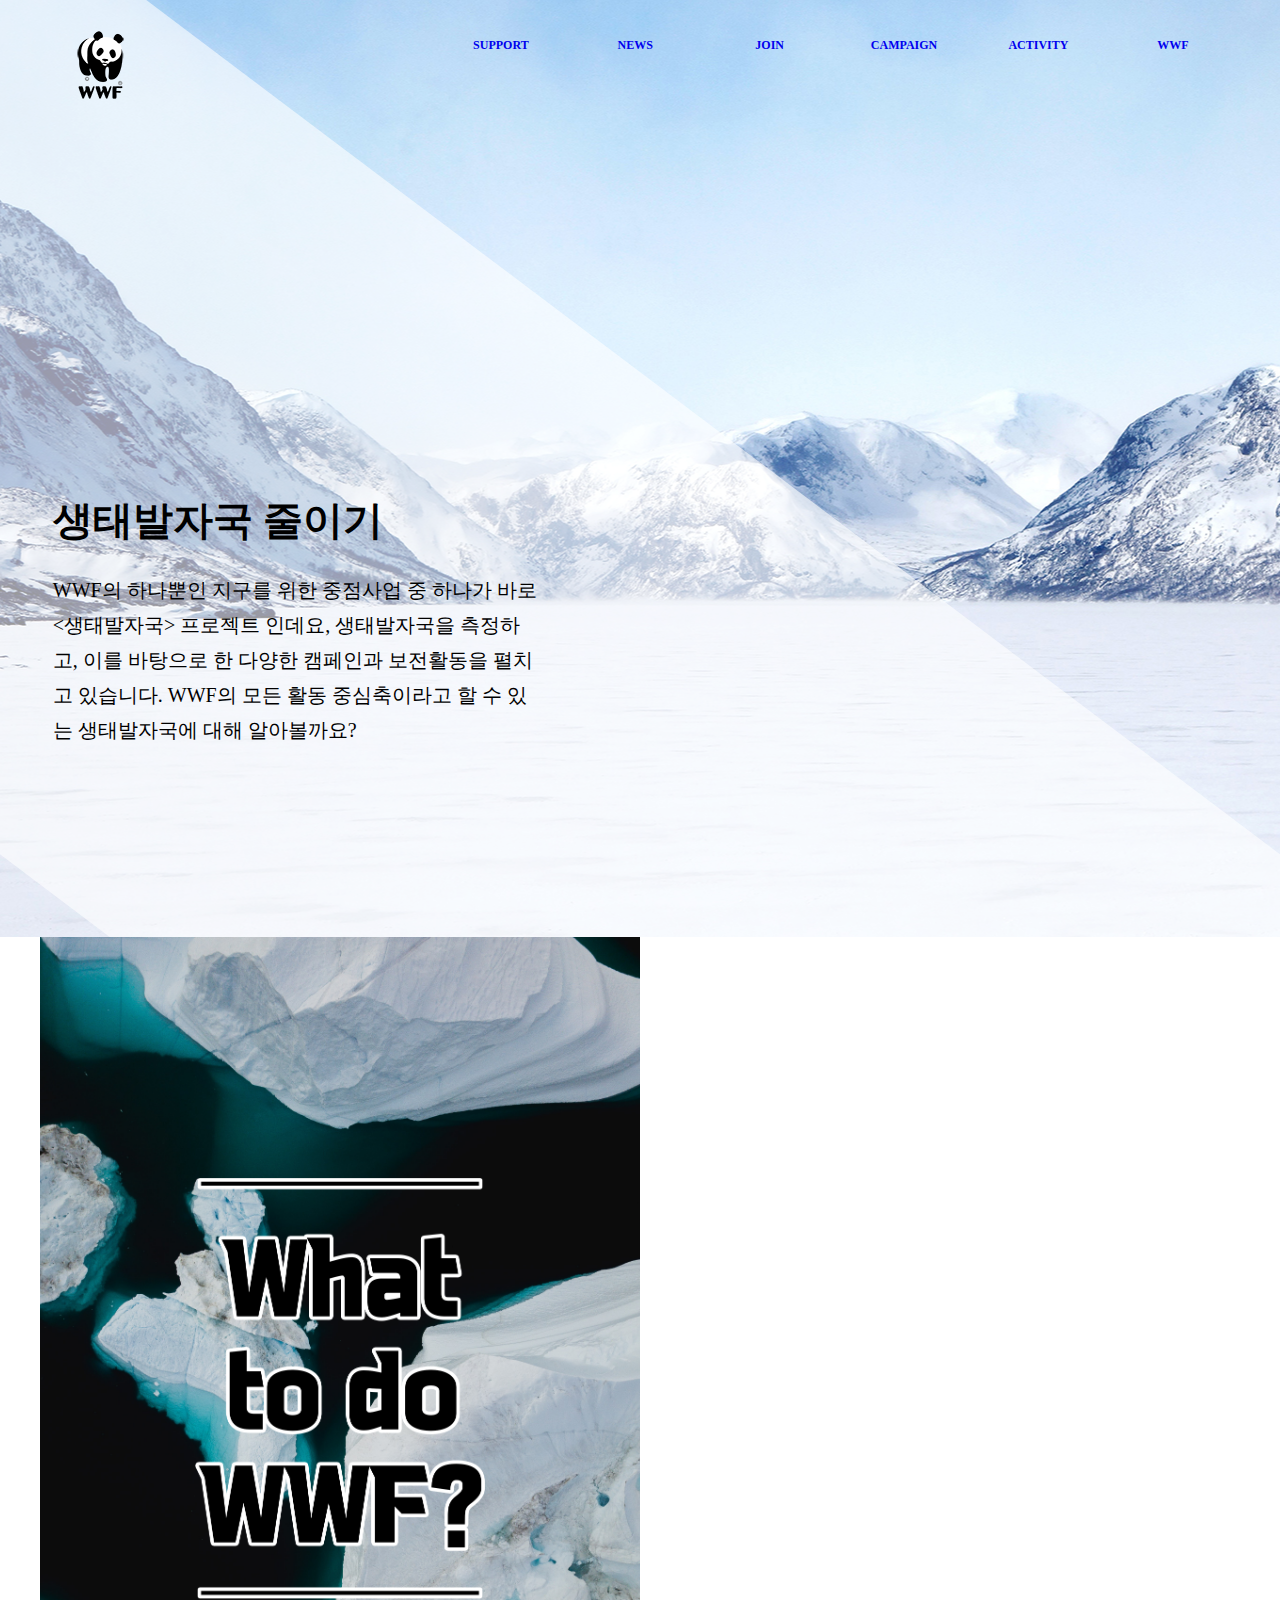
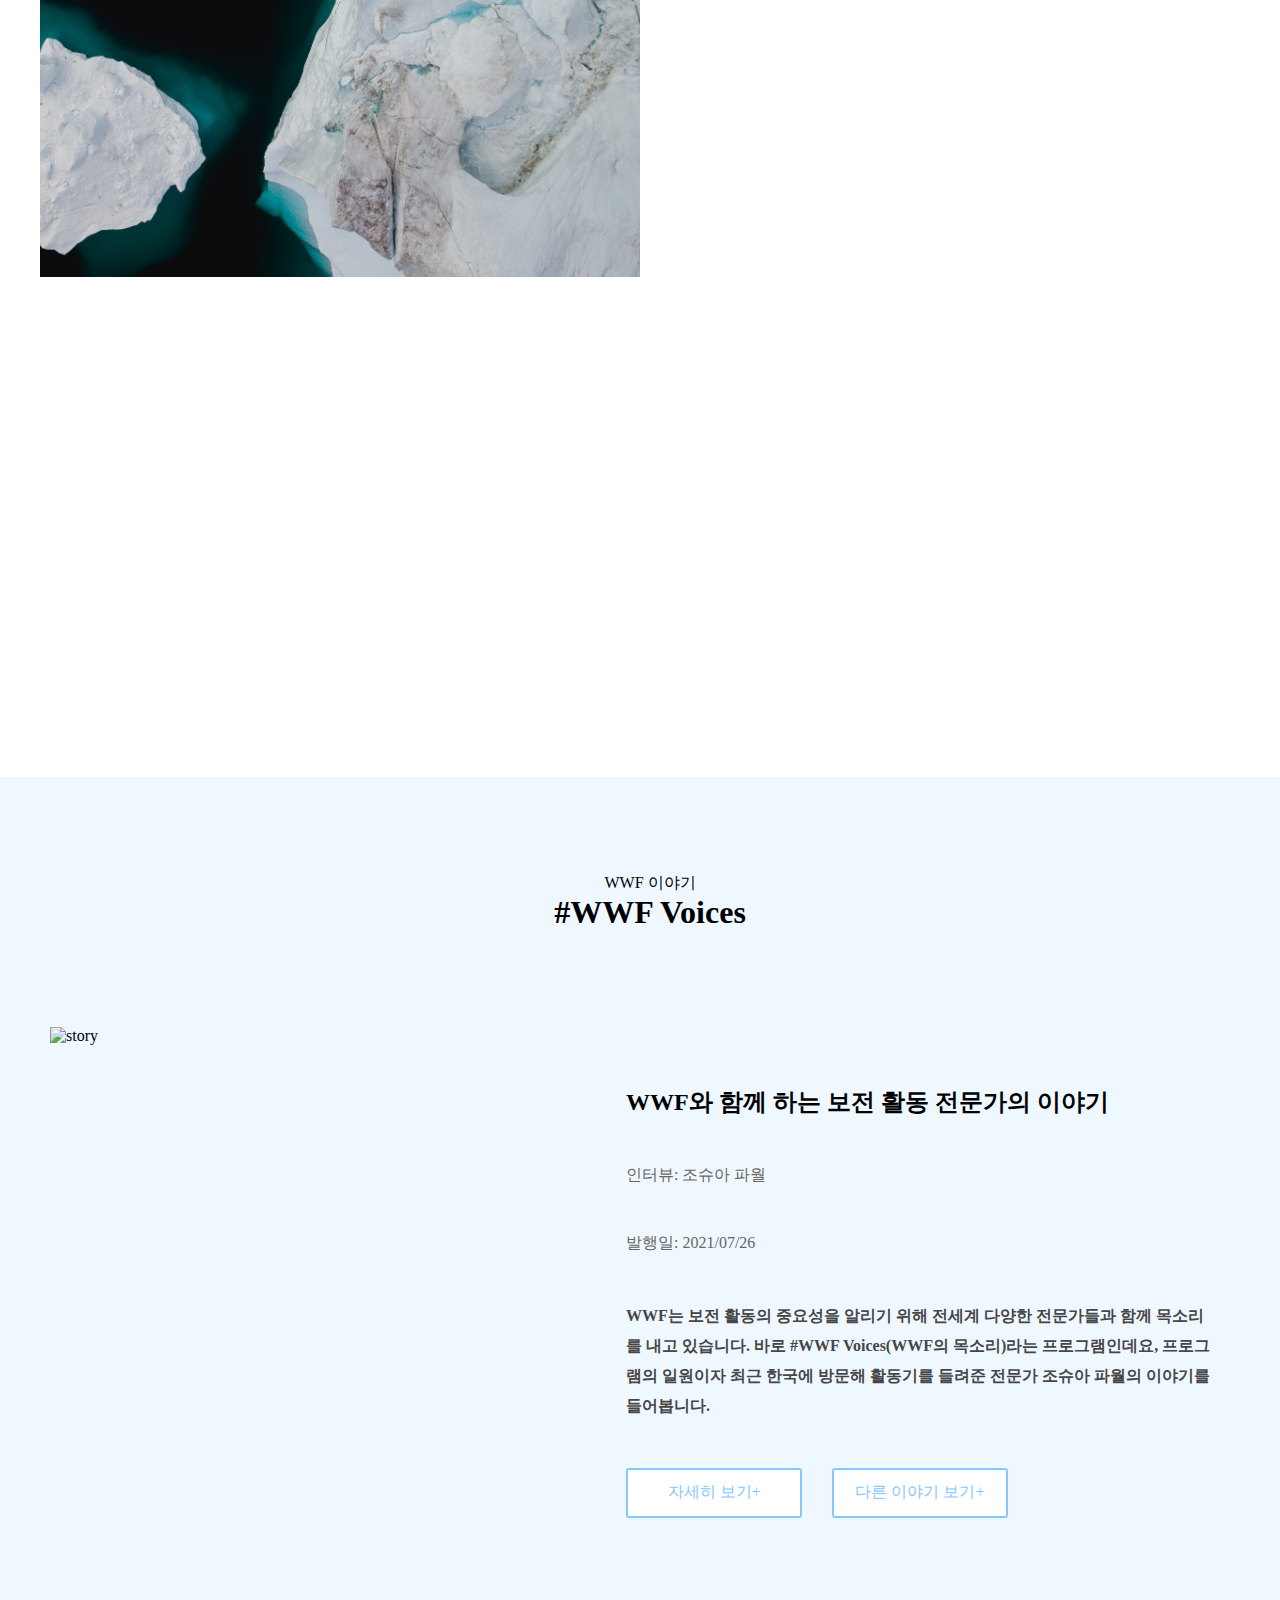
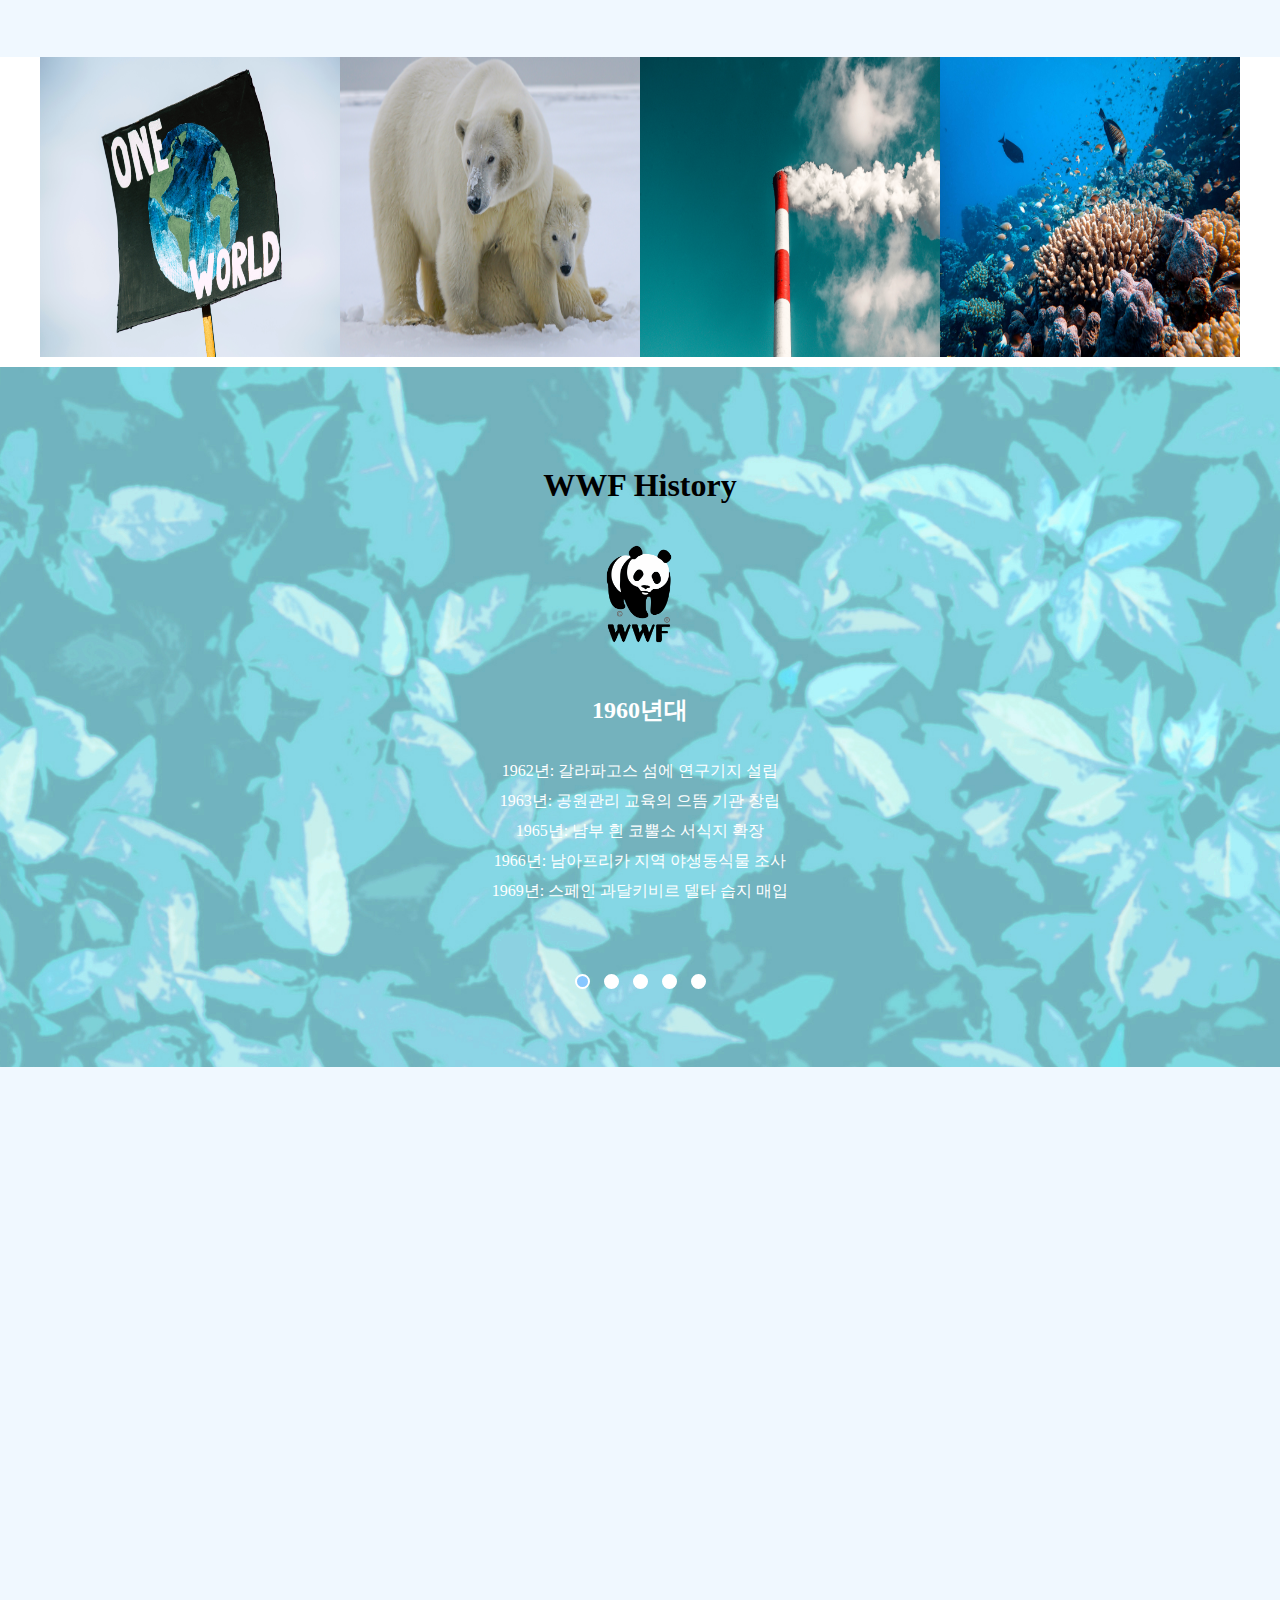
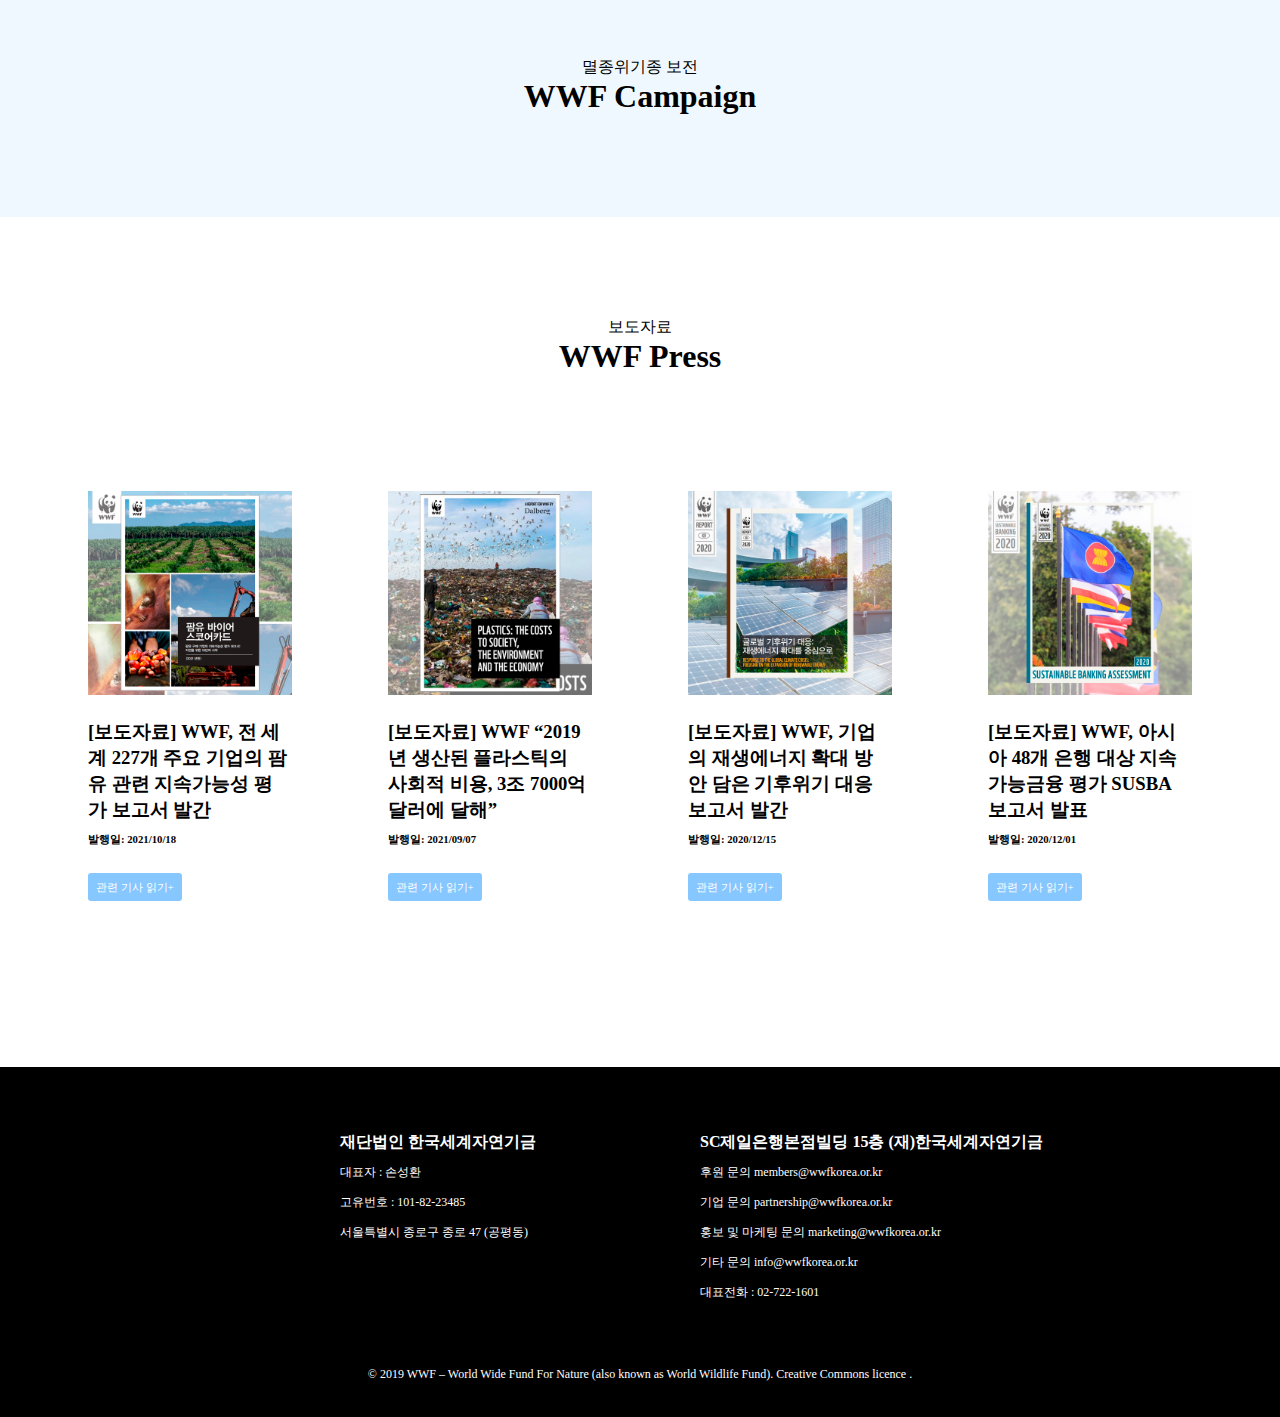
==== index.html @ 5e76e49c "revise" ====
<!DOCTYPE html>
<html lang="ko">
<head>
  <meta charset="UTF-8">
  <meta http-equiv="X-UA-Compatible" content="IE=edge">
  <meta name="viewport" content="width=device-width, initial-scale=1.0">
  <title>세계자연기금 홈페이지 | WWF Korea</title>

  <link href="img/favicon.png" rel="shortcut icon" type="image/x-icon">
  <link rel="stylesheet" href="css/main.css">
  <link rel="stylesheet" href="css/font.css">


  <script src="https://ajax.googleapis.com/ajax/libs/jquery/3.6.0/jquery.min.js"></script>
  <script src="JS/main.js"> </script>

</head>
<body>

<div id="top">
  <header>
    <div class="container">
      <nav>
        <a href="index.html"><img src="img/logo_small.png" alt="logo" id="logo"></a>
        <ul class="menu">
          <li><a href="#">WWF</a>
            <ul class="sub">
              <li><a href="#">WWF-Korea</a></li>
              <li><a href="#">함께하는 사람들</a></li>
              <li><a href="#">연례 보고서</a></li>
              <li><a href="#">채용</a></li>
            </ul>
          </li>
          <li><a href="#">ACTIVITY</a>
            <ul class="sub">
              <li><a href="#">글로벌 활동</a></li>
              <li><a href="#">국내 활동</a></li>
            </ul>
          </li>
          <li><a href="#">CAMPAIGN</a>
            <ul class="sub">
              <li><a href="#">Earth Hour</a></li>
              <li><a href="#">Our Planet</a></li>
            </ul>
          </li>
          <li><a href="#">JOIN</a>
            <ul class="sub">
              <li><a href="#">행사 참여</a></li>
              <li><a href="#">일상 참여</a></li>
            </ul>
          </li>
          <li><a href="#">NEWS</a>
            <ul class="sub">
              <li><a href="#">WWF 레포트</a></li>
              <li><a href="#">WWF 언론</a></li>
              <li><a href="#">WWF 이야기</a></li>
              <li><a href="#">WWF 뉴스</a></li>
              <li><a href="#">판다 메일</a></li>
            </ul>
          </li>
          <li><a href="#">SUPPORT</a>
            <ul class="sub">
              <li><a href="#">후원 안내</a></li>
              <li><a href="#">정기 후원</a></li>
              <li><a href="#">일시 후원</a></li>
              <li><a href="#">기업 후원</a></li>
              <li><a href="#">자주 묻는 질문</a></li>
            </ul>
          </li>
        </ul>
      </nav>
    </div>
  </header>

  <!-- <div id="main">
    
    <div class="container">
      <div class="slideup_Text1">
        <h1>생태발자국 줄이기</h1>
        <p>WWF의 하나뿐인 지구를 위한 중점사업 중 하나가 바로 &lt;생태발자국&gt; 프로젝트 인데요, 생태발자국을 측정하고, 이를 바탕으로 한 다양한 캠페인과 보전활동을 펼치고 있습니다. WWF의 모든 활동 중심축이라고 할 수 있는 생태발자국에 대해 알아볼까요?</p>
      </div>
      <div class="slideup_Text2">
        <h1>생태발자국이란?</h1>
        <p>생태발자국(Footprint) 은 자연자원과 서비스에 대한 인류의 수요를 추산한 것으로, 자연자원과 서비스의 공급을 추산한 생태용량과 함께, 우리 인류가 지속가능한지에 대해 알 수 있는 중요한 지표입니다.</p>
      </div>
      <div class="slideup_Text3">
        <h1>생태용량 초과란?</h1>
        <p>생태용량 초과는 나무가 성장하기 전에 너무 어린 상태에서 벌목을 하고, 바다가 다시 채워지는 속도에 비해 지나치게 많은 양의 어획을 하고, 숲과 바다가 흡수할 수 있는 양보다 더 많은 양의 이산화탄소를 배출하기 때문에 발생합니다.</p>
      </div>
      <div class="slideup_Text4">
        <h1>하나뿐인 지구의 생활방식(One Planet Living) 채택</h1>
        <p>자원의 한계 내에서도 활기차고 풍요로운 미래를 창조하는 일은 얼마든지 가능합니다. 각자 개인은 소비자로서 더 나은 생활방식을 선택하고, 기업은 생산자로서 지속가능성을 고려함으로써 단 하나뿐인 지구의 자연자원 내에서 번영하는 사회로 만들어나갈 수 있습니다</p>
      </div>
      <div class="slideup_Text5">
        <h1>Together Possible</h1>
        <p>인류와 자연이 함께 번영하는 미래를 만들어나가는 데는 정부, 기업, 학계, 시민 모두의 협심과 노력이 필요합니다. 여러분과 함께라면 가능합니다. #TogetherPossible</p>
      </div> 
    </div>
  </div> -->
  <div id="slidewrap">
    <ul class="slide">
      <li style="background-image: url('img/pic_main01Crop.jpg');" alt="main01">
        <div id="slideup"></div>
        <div class="container">
          <div class="slideup_Text1">
            <h1>생태발자국 줄이기</h1>
            <p>WWF의 하나뿐인 지구를 위한 중점사업 중 하나가 바로 &lt;생태발자국&gt; 프로젝트 인데요, 생태발자국을 측정하고, 이를 바탕으로 한 다양한 캠페인과 보전활동을 펼치고 있습니다. WWF의
              모든 활동 중심축이라고 할 수 있는 생태발자국에 대해 알아볼까요?</p>
          </div>
        </div>
      </li>
      <li style="background-image: url('img/pic_main02Crop.jpg');" alt="main02"></li>
      <li style="background-image: url('img/pic_main03Crop.jpg');" alt="main03"></li>
      <li style="background-image: url('img/pic_main04Crop.jpg');" alt="main04"></li>
      <li style="background-image: url('img/pic_main05Crop.jpg');" alt="main05"></li>
    </ul>
  </div>
  <div id="slidewrapWhite">
  </div>
</div>


<div id="contents">
  <div class="container">
    <div class="contents_left"></div>
    <div class="contents_right">
      <div class="contents_work">
        <div class="workbox1">
          <div class="work_icon">
            <img src="img/icon_activity.png" alt="activity">
          </div>
          <div class="work_text">
            <h3>세계자연기금의 활동소개</h3>
            <p>세계자연기금은 우리가 사는 지구의 자연자본을 보전하고, 더 나은 생산 방식과 소비 문화를 촉진함과 동시에 지속가능성을 도모하는 방향으로의 금융흐름 전환과 공정한 자원 관리체계를 통해 인류와 자연이 조화롭게 공존하는 미래를 만들고자 합니다.</p>
          </div>
        </div>
        <div class="workbox2">
          <div class="work_icon">
            <img src="img/icon_maintenance.png" alt="maintenance">
          </div>
          <div class="work_text">
            <h3>보전 활동</h3>
            <p>세계자연기금은 우리를 둘러싼 지구 생태계와 생물종 보전을 위해 전 지구적 관점에서 기후변화, 해양, 식량 및 농업, 숲, 물, 시장의 변화와 같은 분야에서 전략적인 보전 활동을 진행하고 있습니다</p>
          </div>
        </div>
        <div class="workbox3">
          <div class="work_icon">
            <img src="img/icon_goal.png" alt="goal">
          </div>
          <div class="work_text">
            <h3>목표 실현을 위한 노력</h3>
            <p>세계자연기금은 자연보전 사업, 고위급 정책, 환경 운동을 결합한 혁신적인 협력을 실시하고, 기업 및 산업계의 지속가능한 성장을 강화하기 위한 활동을 전개하고 있습니다.</p>
          </div>
        </div>
        <div class="workbox4">
          <div class="work_icon">
            <img src="img/icon_global.png" alt="global">
          </div>
          <div class="work_text">
            <h3>글로벌 이니셔티브</h3>
            <p>전 세계에 보전 노력이 필요한 지역과 생물종은 매우 많습니다. 한정된 자원과 재원, 시간을 어디에 어떻게 투자해야 할까요? 세계자연기금은 13가지 글로벌 이니셔티브에 보전 노력을 집중하고 있습니다.</p>
          </div>
        </div>
        <div class="workbox5">
          <div class="work_icon">
            <img src="img/icon_natural.png" alt="natural">
          </div>
          <div class="work_text">
            <h3>주요 보전 생물종</h3>
            <p>멸종 위기에 처한 생물종 중 서식지 보전만으로 그 생존 여부가 불확실한 생물종에 대해서는 추가적인 보전 노력이 필요합니다. 세계자연기금은 생태계나 인류에 있어 특히 중요한 종을 선정하여 보전 노력을 기울이고 있습니다.</p>
          </div>
        </div>
        <div class="workbox6">
          <div class="work_icon">
            <img src="img/icon_region.png" alt="region">
          </div>
          <div class="work_text">
            <h3>주요 보전 지역</h3>
            <p>인류의 생태발자국을 줄이기 위해 새로운 방식의 곡물 재배, 어장, 산림, 습지 관리, 에너지 생산, 폐기물 처리 방안을 연구하고 있습니다. 아울러 시장의 변화를 유도하는 여러 방안을 모색하고 있습니다.</p>
          </div>
        </div>
      </div>
    </div>
  </div>
</div>

<div id="middle">
  <div class="container">
    <div class="middle_left">
      <div class="middle_textbox">
        <h1>#togetherpossible</h1>
        <p>자연이 보여주는 진실은 간단합니다. <br>
          우리는 함께할 때 더 강해진다는 것. <br><br>
          WWF가 꿈꾸는 인류와 자연이 공존하는 미래는 <br>
          우리 모두가 각자의 자리에서 자신이 할 수 있는 일을 할 때 가능한 일이죠. <br><br>
          오직 우리 모두가 힘을 합칠 때 만들 수 있는 세상입니다.</p>
    </div>
    <div id="counts">
      <div class="countBox1">
        <h3 class="number">784,016</h3>
        <p class="numberP">MEMBERS</p>
      </div>
      <div class="countBox2">
        <h3 class="number">130,000</h3>
        <p class="numberP">ACTIVITY</p>
      </div>
      <div class="countBox3">
        <h3 class="number">884,042</h3>
        <p class="numberP">DONATION</p>
      </div>
      <div class="countBox4">
      <h3 class="number">1300</h3>
      <p class="numberP">BRANCHES</p>
    </div>
    </div>
  </div>
    <div class="middle_right">
      <iframe width="600" height="500" src="https://www.youtube.com/embed/z1k5WUpglAY" title="YouTube video player" frameborder="0" allow="accelerometer; autoplay; clipboard-write; encrypted-media; gyroscope; picture-in-picture" allowfullscreen></iframe>
    </div>
  </div>
</div>

<div id="wwfStory">
  <div class="wwfStorybox">
    <div class="container">
      <div class="wwfStorybox_index">
        <div class="wwfStorybox_text">
          <p>WWF 이야기</p>
          <h1>#WWF Voices</h1>
        </div>
      </div>
      <div class="wwfStorybox_left">
        <img src="img/pic_story.jpg" alt="story">
      </div>
      <div class="wwfStorybox_right">
        <div class="wwfStorybox_rightText">
          <h2>WWF와 함께 하는 보전 활동 전문가의 이야기</h2>
          <p><span>인터뷰:</span> 조슈아 파월</p>
          <p><span>발행일:</span> 2021/07/26</p>
          <h4>
            WWF는 보전 활동의 중요성을 알리기 위해 전세계 다양한 전문가들과 함께 목소리를 내고 있습니다. 바로 #WWF Voices(WWF의 목소리)라는 프로그램인데요, 프로그램의 일원이자 최근 한국에
            방문해 활동기를 들려준 전문가 조슈아 파월의 이야기를 들어봅니다.
          </h4>
          <div id="detail">
            <div class="more">
              <span>자세히 보기+</span>
            </div>
            <div class="another">
              <span>다른 이야기 보기+</span>
            </div>
          </div>
        </div>
      </div>
    </div>
  </div>
</div>


<div id="movies">
  <div class="container">
    <div class="movies_pic">
      <div class="movie">
        <img src="img/pic_movies.jpg" alt="movies1" width="300" height="300">
        <div class="icon_video">
          <img src="img/icon_video.png" alt="icon_video">
        </div>
      </div>

      <div class="movie">
        <img src="img/pic_movies2.jpg" alt="movies2" width="300" height="300">
        <div class="icon_video">
          <img src="img/icon_video.png" alt="icon_video">
        </div>
      </div>

      <div class="movie">
        <img src="img/pic_movies3.jpg" alt="movies3" width="300" height="300">
        <div class="icon_video">
          <img src="img/icon_video.png" alt="icon_video">
        </div>
      </div>

      <div class="movie">
        <img src="img/pic_movies4.jpg" alt="movies4" width="300" height="300">
        <div class="icon_video">
          <img src="img/icon_video.png" alt="icon_video">
        </div>
      </div>
    </div>
  </div>
</div>


<div id="pop">
  <div class="popup video1">
    <button class="close" title="닫기">X</button>
    <iframe width="1200" height="699" src="https://www.youtube.com/embed/Mkp99SYZ7Cc" title="YouTube video player"
      frameborder="0" allow="accelerometer; autoplay; clipboard-write; encrypted-media; gyroscope; picture-in-picture"
      allowfullscreen></iframe>
  </div>


  <div class="popup video2">
    <button class="close" title="닫기">X</button>
    <iframe width="1200" height="720" src="https://www.youtube.com/embed/FcUYaNrpzbA" title="YouTube video player"
      frameborder="0" allow="accelerometer; autoplay; clipboard-write; encrypted-media; gyroscope; picture-in-picture"
      allowfullscreen></iframe>
  </div>

  <div class="popup video3">
    <button class="close" title="닫기">X</button>
    <iframe width="1200" height="720" src="https://www.youtube.com/embed/pDBM_Vq7tSs" title="YouTube video player"
      frameborder="0" allow="accelerometer; autoplay; clipboard-write; encrypted-media; gyroscope; picture-in-picture"
      allowfullscreen></iframe>
  </div>

  <div class="popup video4">
    <button class="close" title="닫기">X</button>
    <iframe width="1200" height="720" src="https://www.youtube.com/embed/2wJn4WMaMms" title="YouTube video player"
      frameborder="0" allow="accelerometer; autoplay; clipboard-write; encrypted-media; gyroscope; picture-in-picture"
      allowfullscreen></iframe>
  </div>
</div>


<div id="history">
  <div class="container">
    <h1>WWF History</h1>
    <img src="img/logo.png" alt="logo" class="logoHistory">
      <div class="historyBox">
        <h2>1960년대</h2>
        <ul>
          <li>1962년: 갈라파고스 섬에 연구기지 설립</li>
          <li>1963년: 공원관리 교육의 으뜸 기관 창립</li>
          <li>1965년: 남부 흰 코뿔소 서식지 확장</li>
          <li>1966년: 남아프리카 지역 야생동식물 조사</li>
          <li>1969년: 스페인 과달키비르 델타 습지 매입</li>
        </ul>
      </div>

      <div class="historyBox">
      <h2>1970년대</h2>
      <ul>
        <li>1971년: 습지에 관한 18개국 정부간 협약</li>
        <li>1972년: 호랑이 보존을 위한 대규모 노력</li>
        <li>1975년: 열대우림 보호 시작장</li>
        <li>1976년: 멸종위기 종 거래에 대한 규제</li>
      </ul>
    </div>

    <div class="historyBox">
      <h2>1980년대 </h2>
      <ul>
        <li>1980년: 최초의 범국가 차원 지속가능한 발전 전략 수립</li>
        <li>1981년: 독성 화학물질에 대한 연구</li>
        <li>1982년: 상업 포경에 대한 유예조치</li>
        <li>1989년: 환경보전 활동 재원조달을 위한 새로운 매커니즘<br>—자연보호 채무상계(DNS)의 개념을 최초로 제안</li>
        <li>1989년: 중국정부 자이언트 판다 곰 보존 국가계획 협력</li>
      </ul>
    </div>

    <div class="historyBox">
      <h2>1990년대</h2>
      <ul>
        <li>1992년: 생물다양성 협약(CBD) 수립 기여</li>
        <li>1993년: 지역공동체 기반의 천연자원 관리</li>
        <li>1993년: 지속가능한 소비재 인증(FSC)</li>
        <li>1997년: 탄소배출 감축을 위한 국제공조 시작</li>
        <li>1998년: 지구생명보고서(Living Planet Report) 창간</li>
        <li>1999년: 콩고 분지 산림지역을 보전하기 위한 야운데 선언(Yaoundé Declaration)</li>
      </ul>
    </div>

    <div class="historyBox">
      <h2>2000년대</h2>
      <ul>
        <li>2002년: 아마존 지역을 지키기 위한 대규모 이니셔티브</li>
        <li>2003년: 자연의 경제적 가치 제시</li>
        <li>2008년: 지속가능성 인증 팜유 출시</li>
        <li>2009년: 세계에서 가장 풍족한 해양지대 수호</li>
        <li>2010년: 세계 최대 환경 운동 이벤트 지구촌 전등끄기 어스아워(Earth Hour) 캠페인</li>
      </ul>
    </div>

    <div class="dotBox">
      <span class="dot active" onclick="currentSlide(1)"></span> 
      <span class="dot" onclick="currentSlide(2)"></span> 
      <span class="dot" onclick="currentSlide(3)"></span> 
      <span class="dot" onclick="currentSlide(4)"></span> 
      <span class="dot" onclick="currentSlide(5)"></span> 
    </div>
    </div>
</div>
</div>

<div id="protect">
  <div class="container">
    <div class="protectBox">
      <img src="img/pic_elephant.jpg" alt="elephant" class="elephant">
      <img src="img/pic_panda.jpg" alt="panda" class="panda">
      <img src="img/pic_tiger.jpg" alt="tiger" class="tiger">
      <img src="img/pic_polarbear.jpg" alt="polarbear" class="polarbear">
      <div class="space1">
        <h3>멸종위기종 보전:<br>아시아코끼리</h3>
        <p>WWF와 함께 밀렵에 희생되는 아시아코끼리를 구해주세요.</p>
        <span>관련 기사 읽기+</span>
      </div>
      <div class="space2">
        <h3>멸종위기종 보전:<br>대왕판다</h3>
        <p>WWF와 함께 대왕판다의 서식지 문제를 도와주세요.</p>
        <span>관련 기사 읽기+</span>
      </div>
      <div class="space3">
        <h3>멸종위기종 보전:<br>호랑이</h3>
        <p>WWF와 함께 호랑이 보호자가 되어주세요.</p>
        <span>관련 기사 읽기+</span>
      </div>
      <div class="space4">
        <h3>멸종위기종 보전:<br>북극곰</h3>
        <p>WWF와 함께 사라지는 북극을 지켜주세요.</p>
        <span>관련 기사 읽기+</span>
      </div>
    </div>
    <div class="protectText">
      <p>멸종위기종 보전</p>
      <h1>WWF Campaign</h1>
    </div>
  </div>
</div>

<div id="press">
  <div class="container">
    <div class="pressText">
      <p>보도자료</p>
      <h1>WWF Press</h1>
    </div>
    <div class="pressBox">
      <div class="press_picBox">
        <img src="img/cover_one.jpg" alt="coverone">
        <h3>[보도자료] WWF, 전 세계 227개 주요 기업의 팜유 관련 지속가능성 평가 보고서 발간</h3>
        <h6>발행일: 2021/10/18</h6>
        <span>관련 기사 읽기+</span>
      </div>
      <div class="press_picBox">
        <img src="img/cover_two.jpg" alt="covertwo">
        <h3>[보도자료] WWF “2019년 생산된 플라스틱의 사회적 비용, 3조 7000억 달러에 달해”</h3>
        <h6>발행일: 2021/09/07</h6>
        <span>관련 기사 읽기+</span>
      </div>
      <div class="press_picBox">
        <img src="img/cover_three.jpg" alt="coverthree">
        <h3>[보도자료] WWF, 기업의 재생에너지 확대 방안 담은 기후위기 대응 보고서 발간</h3>
        <h6>발행일: 2020/12/15</h6>
        <span>관련 기사 읽기+</span>
      </div>
      <div class="press_picBox">
        <img src="img/cover_four.jpg" alt="coverfour">
        <h3>[보도자료] WWF, 아시아 48개 은행 대상 지속가능금융 평가 SUSBA 보고서 발표</h3>
        <h6>발행일: 2020/12/01</h6>
        <span>관련 기사 읽기+</span>
      </div>
      </div>
    </div>
  </div>
</div>


<footer>
  <div class="container">
    <div id="wwf_text">
      <div class="wwf_left">
        <ul>
          <li><b>재단법인 한국세계자연기금</b></li>
          <li>대표자 : 손성환</li>
          <li>고유번호 : 101-82-23485</li>
          <li>서울특별시 종로구 종로 47 (공평동) </li>
        </ul>
      </div>
      <div class="wwf_right">
        <ul>
          <li><b>SC제일은행본점빌딩 15층 (재)한국세계자연기금</b></li>
          <li>후원 문의 members@wwfkorea.or.kr</li>
          <li>기업 문의 partnership@wwfkorea.or.kr</li>
          <li>홍보 및 마케팅 문의 marketing@wwfkorea.or.kr</li>
          <li>기타 문의 info@wwfkorea.or.kr</li>
          <li>대표전화 : 02-722-1601</li>
        </ul>
      </div>
    </div>
    <div class="wwf_bottom">
      <p>© 2019 WWF – World Wide Fund For Nature (also known as World Wildlife Fund). Creative Commons licence .</p>
    </div>
  </div>
</footer>
</body>
</html>
---- css/main.css ----
@charset "utf-8";

*{margin: 0; padding: 0; box-sizing: border-box;}
ul, li, ol{list-style: none;}
a{text-decoration: none;}
body{font-family: 'YeolrinGothic-Light';}

.container{width: 1200px; height: 100%; margin: 0 auto;}

#top{width: 100%; height: 937px; margin:0 auto; position:relative;}
header{width: 100%; height: 100px; padding-top: 30px; position:absolute; top:0; left:0; right:0; margin:0 auto; z-index: 10;}
nav{width: 100%; height:70px;}
#logo{float: left; margin-left: 3%;}
/* #main{width: 100%; height: 937px; z-index: 1; position:absolute; top:0; left:0;} */


.menu{width: 70%; height: 70px; float: right; font-weight: bold;}
.menu>li{width: 16%; line-height: 30px; text-align: center; font-size: 12px; float: right;}

.sub{display: none;}
.sub li{display: block;}
.sub li:hover{text-decoration: underline;}


#slideup{width: 100%; height: 100%; background-color:white; opacity: 0.6; transform: skewX(233deg) translateX(-90%); position: absolute; left: 50%; }

.slideup_Text1{width: 40%; padding: 1%; position: absolute; margin-top: 480px; }
.slideup_Text1>h1{font-size: 40px; margin-bottom: 25px; font-family: 'S-CoreDream-5Medium';}
.slideup_Text1 p{font-size: 20px; line-height: 35px; font-family: 'RIDIBatang';}

.slideup_Text2{width: 60%; padding: 5%; position: absolute; margin-top: 480px;}
.slideup_Text2>h1{font-size: 40px; margin-bottom: 25px; font-family: 'S-CoreDream-5Medium';}
.slideup_Text2 p{font-size: 20px; line-height: 35px; font-family: 'RIDIBatang';}

.slideup_Text3{width: 60%; padding: 5%; position: absolute; margin-top: 480px;}
.slideup_Text3>h1{font-size: 40px; margin-bottom: 25px; font-family: 'S-CoreDream-5Medium';}
.slideup_Text3 p{font-size: 20px; line-height: 35px; font-family: 'RIDIBatang';}

.slideup_Text4{width: 60%; padding: 5%; position: absolute; margin-top: 480px;}
.slideup_Text4>h1{font-size: 40px; margin-bottom: 25px; font-family: 'S-CoreDream-5Medium';}
.slideup_Text4 p{font-size: 20px; line-height: 35px; font-family: 'RIDIBatang';}

.slideup_Text5{width: 60%; padding: 5%; position: absolute; margin-top: 480px;}
.slideup_Text5>h1{font-size: 40px; margin-bottom: 25px; font-family: 'S-CoreDream-5Medium';}
.slideup_Text5 p{font-size: 20px; line-height: 35px; font-family: 'RIDIBatang';}


#slidewrap{width: 100%; height: 937px; overflow: hidden;}
.slide{width: 500vw; position: relative; }
.slide>li{width: 100vw; height: 937px; background-position: center; background-size: cover; float:left; position: relative;}


#contents{width: 100%; height: 940px;}
.contents_left{width: 50%; height: 100%; float: left; background-image:url(../img/pic_workB.jpg); background-position: center; background-size: cover;}

.contents_right{width: 50%; height: 100%; float: right;}
.contents_work{width: 100%; height: 90%; margin: 8% 0 0 0; display: flex; flex-direction: column;}
.workbox1{width: 100%; height: 20%; background-color: white; transform: translateY(100px); transition: all 1s; opacity: 0;}
.workbox2{width: 100%; height: 20%; background-color: white; transform: translateY(100px); transition: all 1.2s; opacity: 0;}
.workbox3{width: 100%; height: 20%; background-color: white; transform: translateY(100px); transition: all 1.4s; opacity: 0;}
.workbox4{width: 100%; height: 20%; background-color: white; transform: translateY(100px); transition: all 1.6s; opacity: 0;}
.workbox5{width: 100%; height: 20%; background-color: white; transform: translateY(100px); transition: all 1.8s; opacity: 0;}
.workbox6{width: 100%; height: 20%; background-color: white; transform: translateY(100px); transition: all 2s; opacity: 0;}
.workbox1:hover{background-color: aliceblue;}
.workbox2:hover{background-color: aliceblue;}
.workbox3:hover{background-color: aliceblue;}
.workbox4:hover{background-color: aliceblue;}
.workbox5:hover{background-color: aliceblue;}
.workbox6:hover{background-color: aliceblue;}


.work_icon img{width: 15%; float: left; margin-left: 5%; margin-top: 5%;}
.work_text{width: 75%; height: 100%; float: right; display: flex; align-content: center; flex-direction: column; padding: 3%;}
.work_text>h3{font-size: 15px; margin-bottom: 11px; font-family: 'S-CoreDream-5Medium';}
.work_text p{font-size: 13px; line-height: 20px;}


#middle{width: 100%; height: 500px;}
.middle_right{width: 50%; height: 100%; float: right;}
.middle_left{width: 50%; height: 100%; float: left; padding: 3%;}
.middle_textbox{text-align: right;}
.middle_textbox>h1{font-size: 30px; margin-bottom: 30px; transform: translateY(100px); transition: all 2s; opacity: 0; font-family: 'S-CoreDream-5Medium'; color: #87c7ff;}
.middle_textbox p{font-size: 15px; line-height: 25px; transform: translateY(100px); transition: all 2s; opacity: 0;}


#counts{width: 100%; height: 25%; display: flex; justify-content: space-around; margin-top: 50px; transform: translateY(100px); transition: all 2s; opacity: 0;}
.countBox1{width: 23%; height: 100%; text-align: center; padding-top: 5%;}
.countBox2{width: 23%; height: 100%; text-align: center; padding-top: 5%;}
.countBox3{width: 23%; height: 100%; text-align: center; padding-top: 5%;}
.countBox4{width: 23%; height: 100%; text-align: center; padding-top: 5%;}
.number{margin-bottom: 3%; font-family: 'S-CoreDream-5Medium'; color: #afd9fd;}
.numberP{font-size: 11px; font-family: 'S-CoreDream-4Regular';color: rgb(134, 134, 134);}



#wwfStory{width: 100%; height: 880px; padding: 50px; background-color: aliceblue;}
.wwfStorybox{width: 100%; height: 100%;}
.wwfStorybox_index{width: 100%; height: 150px; display: flex; justify-content: center; align-items: center; margin-bottom: 50px;}
.wwfStorybox_text{width: 20%; height: auto; text-align: center;}
.wwfStorybox_text>p{font-family: 'S-CoreDream-3Light';}
.wwfStorybox_text h1{font-family: 'S-CoreDream-5Medium';}

.wwfStorybox_left{width: 45%; height: 550px; float: left;}
.wwfStorybox_left>img{width: 100%; height: 100%; background-size: cover; background-position: center;}

.wwfStorybox_right{width: 55%; height: 550px; float: right; padding: 3%;}

.wwfStorybox_rightText{width: 100%; height: 100%; display: flex; flex-direction: column; justify-content: space-around;}
.wwfStorybox_rightText h2{font-family: 'S-CoreDream-5Medium';}
.wwfStorybox_rightText h4{line-height: 30px; color: rgb(70, 70, 70);}
.wwfStorybox_rightText p{color: #666;}


#detail{width: 100%; height: 50px;}
.more{width: 30%; height: 50px; border-radius: 3px; display: flex; justify-content:center; align-items:center; float:left; border:2px solid #87c7ff; cursor:pointer; font-family: 'S-CoreDream-4Regular'; color: #87c7ff; background-color: white;}
.more:hover{background-color: #87c7ff; color: white;}

.another{width: 30%; height: 50px; border-radius: 3px; display: flex; justify-content:center; align-items:center; float: right; margin-right: 35%; font-family: 'S-CoreDream-4Regular';  border: 2px solid  #87c7ff; cursor:pointer; color: #87c7ff; background-color: white;}
.another:hover{background-color: #87c7ff; color: white;}


#movies{width: 100%; height: 300px;}
.movies_pic{display: flex; flex-direction: row; cursor: zoom-in;}
.movie{display: flex; flex-direction: row; width: 100%; height: 100%; background-color: white; position: relative;}
.movie:hover > img{opacity: 0.7;}
.icon_video{position: absolute; top: 40%; left: 40%; display: none;}

#pop {width: 100%; height: 100%; position: fixed; top: 0; left: 0; background: rgba(0, 0, 0, 0.8); display: none;}
.popup{width: 1200px; height: 80%; background-color: black; position: absolute; top: 50%; left: 50%; display: none; z-index: 3; transform: translate(-50%,-50%);}


.close{background-color: black; border: none; color: white; width: 5%; height: 5%; font-size: 20px; cursor: pointer; float: right;}


#history{width: 100%; height: 700px; background-image: url(../img/pic_history.jpg); background-position: center; background-size: cover; margin: 10px auto 0;}
.container>h1{text-align: center; padding-top: 100px;   font-family: 'S-CoreDream-5Medium';}
.logoHistory{width: 70px; margin-top: 40px; margin-left:47%; float: left;}

.historyBox{width: 80%; height: 200px; margin: 190px auto 80px; text-align: center; }
.historyBox {-webkit-animation-name: fade; -webkit-animation-duration: 1.5s; animation-name: fade; animation-duration: 1.5s;}
.historyBox h2{width: 100%; color: white; font-family: 'S-CoreDream-5Medium';}
.historyBox:not(:first-of-type){display: none;}
.historyBox ul{width: 100%; margin-top: 30px; display: flex; flex-direction: column;}
.historyBox ul li{line-height: 30px; color: white; font-family: 'S-CoreDream-4Regular';}

.dotBox{text-align: center;}

.dot {cursor: pointer; width: 15px; height: 15px; margin: 0 5px; background-color: white; border-radius: 50%; display: inline-block; transition: background-color 0.5s ease; border: 2px solid white;}

.active, .dot:hover {background-color: #87c7ff;}

@-webkit-keyframes fade {from {opacity: .4} to {opacity: 1}}

@keyframes fade {from {opacity: .4} to {opacity: 1}}


#protect{width: 100%; height: 750px; background: aliceblue;}
.protectBox{width: 100%; display: flex; flex-wrap: wrap;}
.protectBox img{width: 25%;}
.protectBox h3{font-family: 'S-CoreDream-5Medium';}

.space1{width:20%; height: 200px; background-color: white; margin-left: 5%; margin-top: -10%; padding: 1.5%; line-height: 28px; transform: translateY(100px); transition: all 1s; opacity: 0;}
.space2{width:20%; height: 200px; background-color: white; margin-left: 5%; margin-top: -10%; padding: 1.5%; line-height: 28px; transform: translateY(100px); transition: all 1s; opacity: 0;}
.space3{width:20%; height: 200px; background-color: white; margin-left: 5%; margin-top: -10%; padding: 1.5%; line-height: 28px; transform: translateY(100px); transition: all 1s; opacity: 0;}
.space4{width:20%; height: 200px; background-color: white; margin-left: 5%; margin-top: -10%; padding: 1.5%; line-height: 28px; transform: translateY(100px); transition: all 1s; opacity: 0;}
.space1 span{width: 100px; height: 50px; background-color: #87c7ff; border-radius: 3px; font-size: 11px; padding: 8px; margin-top: 5px; cursor: pointer; font-family: 'S-CoreDream-4Regular'; color: white;}
.space2 span{width: 100px; height: 50px; background-color: #87c7ff; border-radius: 3px; font-size: 11px; padding: 8px; margin-top: 5px; cursor: pointer; font-family: 'S-CoreDream-4Regular'; color: white;}
.space3 span{width: 100px; height: 50px; background-color: #87c7ff; border-radius: 3px; font-size: 11px; padding: 8px; margin-top: 5px; cursor: pointer; font-family: 'S-CoreDream-4Regular'; color: white;}
.space4 span{width: 100px; height: 50px; background-color: #87c7ff; border-radius: 3px; font-size: 11px; padding: 8px; margin-top: 5px; cursor: pointer; font-family: 'S-CoreDream-4Regular'; color: white;}
.space1 p{font-size: 14px; line-height: 25px; margin: 10px auto;}
.space2 p{font-size: 14px; line-height: 25px; margin: 10px auto;}
.space3 p{font-size: 14px; line-height: 25px; margin: 10px auto;}
.space4 p{font-size: 14px; line-height: 25px; margin: 10px auto;}


.elephant{transform: translateY(100px); transition: all 1s; opacity: 0;}
.panda{ transform: translateY(100px); transition: all 1.2s; opacity: 0;}
.tiger{ transform: translateY(100px); transition: all 1.4s; opacity: 0;}
.polarbear{transform: translateY(100px); transition: all 1.6s; opacity: 0;}

.protectText{width: 100%; height: 50px; padding: 5%; text-align: center;}
.protectText>p{font-family: 'S-CoreDream-3Light';}
.protectText h1{font-family: 'S-CoreDream-5Medium';}


#press{width: 100%; height: 850px; padding-top: 100px;}
.pressText{width:100%; text-align: center; margin-bottom: 80px;}
.pressText>p{font-family: 'S-CoreDream-3Light';}
.pressText h1{font-family: 'S-CoreDream-5Medium';}
.pressBox{display: flex; flex-wrap: row nowrap; justify-content: space-around;}
.press_picBox{width: 23%; height: 500px; background-color: white; padding: 3%;}
.press_picBox:hover{transform: scale(1.01); transition: all 0.1s ease-in;}
.press_picBox>img{width: 100%; margin-bottom: 20px; cursor: pointer;}
.press_picBox h3{margin-bottom: 10px; font-family: 'S-CoreDream-5Medium';}
.press_picBox h6{margin-bottom: 30px;}
.press_picBox span{width: 100px; height: 50px; background-color: #87c7ff; color: white; border-radius: 3px; font-size: 11px; padding: 8px; cursor: pointer; font-family: 'S-CoreDream-4Regular';}

footer{width: 100%; height: 350px; color: white; background-color: black;}
#wwf_text{display: flex;}
.wwf_left{width:50%; height: 300px; padding: 5%; padding-left: 25%; line-height: 30px;}
.wwf_left ul>li>b{font-family: 'S-CoreDream-4Regular';}
.wwf_right{width:50%; height: 300px; padding: 5%; line-height: 30px;}
.wwf_right ul>li>b{font-family: 'S-CoreDream-4Regular';}
.wwf_bottom{width: 100%; text-align: center;}
.wwf_bottom>p{font-family: 'S-CoreDream-3Light'; font-size: 12px}
.wwf_left>ul>li:not(:first-of-type){font-size: 12px;}
.wwf_right>ul>li:not(:first-of-type){font-size: 12px;}
---- css/font.css ----
@charset "utf-8";

@font-face {
  font-family: 'RIDIBatang';
  src: url('https://cdn.jsdelivr.net/gh/projectnoonnu/noonfonts_twelve@1.0/RIDIBatang.woff') format('woff');
  font-weight: normal;
  font-style: normal;
}

@font-face {
  font-family: 'S-CoreDream-5Medium';
  src: url('https://cdn.jsdelivr.net/gh/projectnoonnu/noonfonts_six@1.2/S-CoreDream-5Medium.woff') format('woff');
  font-weight: normal;
  font-style: normal;
}

@font-face {
  font-family: 'S-CoreDream-3Light';
  src: url('https://cdn.jsdelivr.net/gh/projectnoonnu/noonfonts_six@1.2/S-CoreDream-3Light.woff') format('woff');
  font-weight: normal;
  font-style: normal;
}

@font-face {
  font-family: 'S-CoreDream-4Regular';
  src: url('https://cdn.jsdelivr.net/gh/projectnoonnu/noonfonts_six@1.2/S-CoreDream-4Regular.woff') format('woff');
  font-weight: normal;
  font-style: normal;
}

@font-face {
  font-family: 'YeolrinGothic-Light';
  src: url('https://cdn.jsdelivr.net/gh/projectnoonnu/noonfonts_twelve@1.1/YeolrinGothic-Light.woff') format('woff');
  font-weight: normal;
  font-style: normal;
}
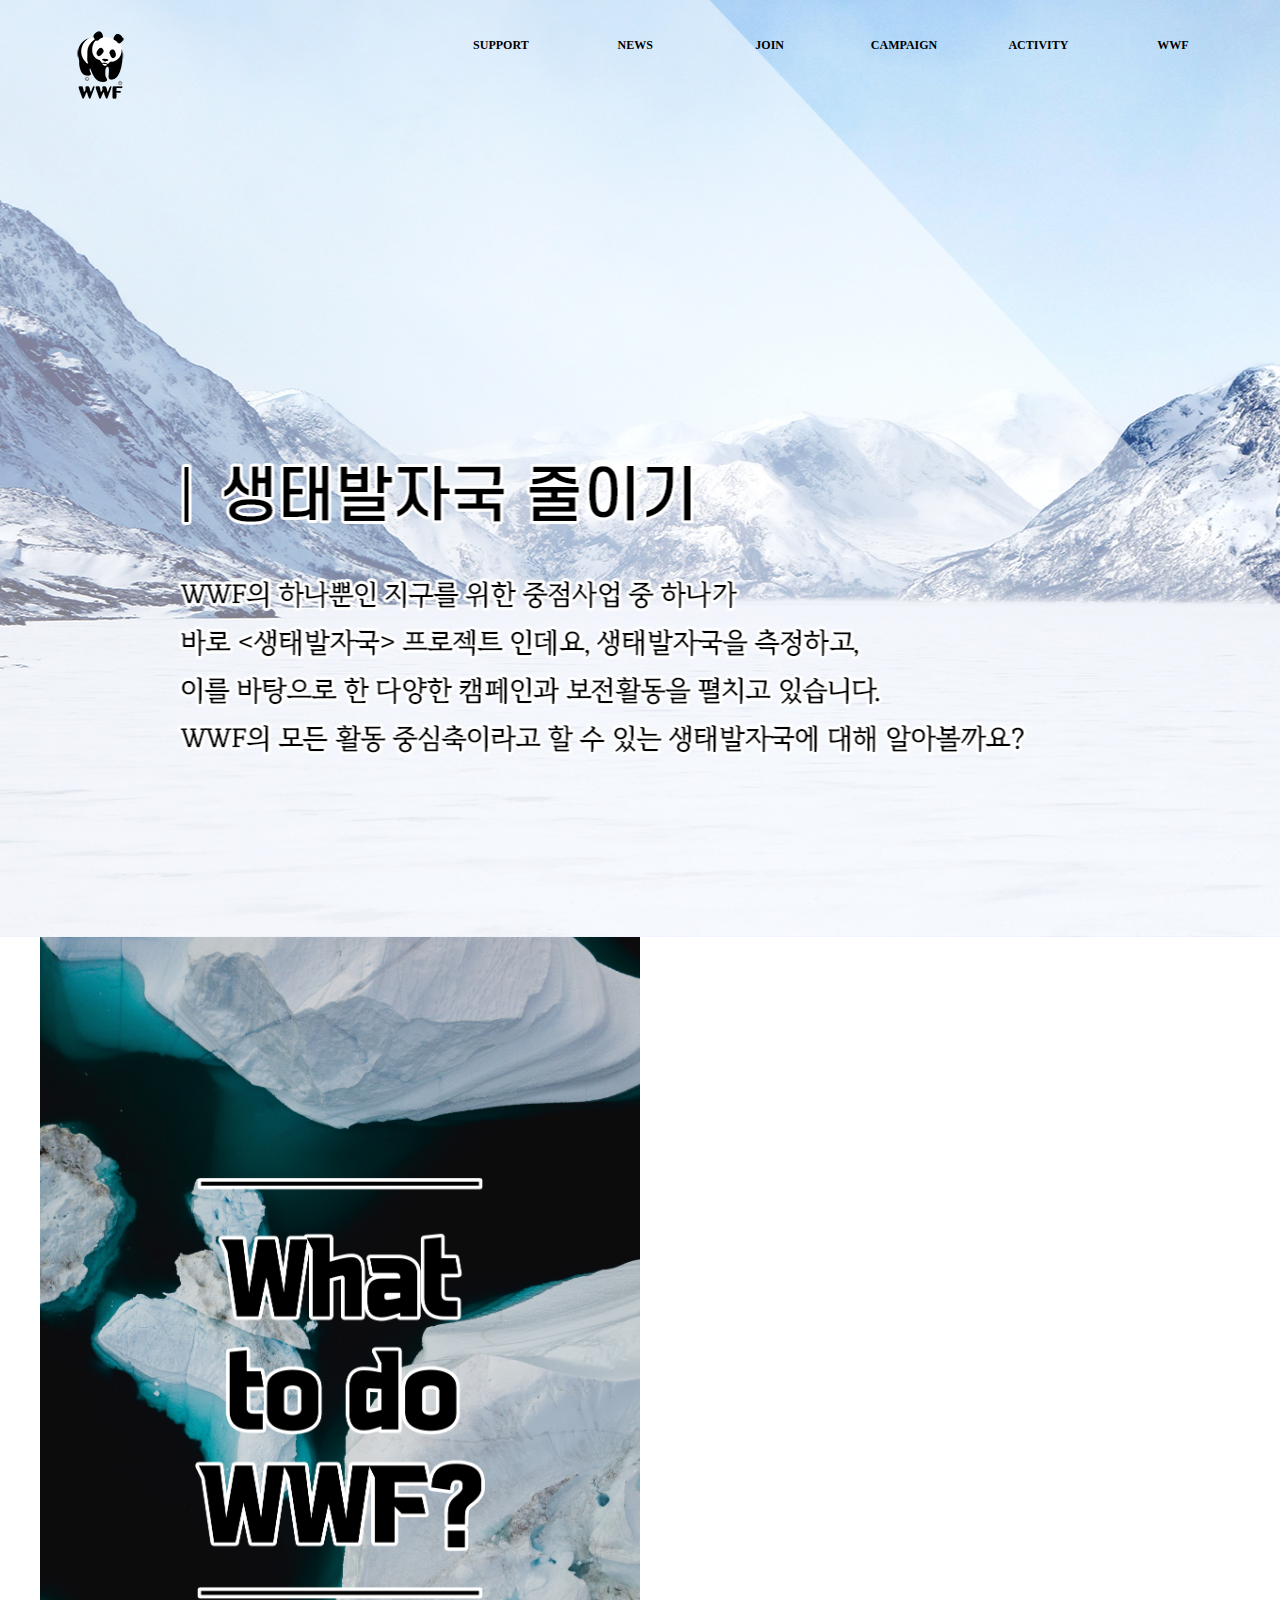
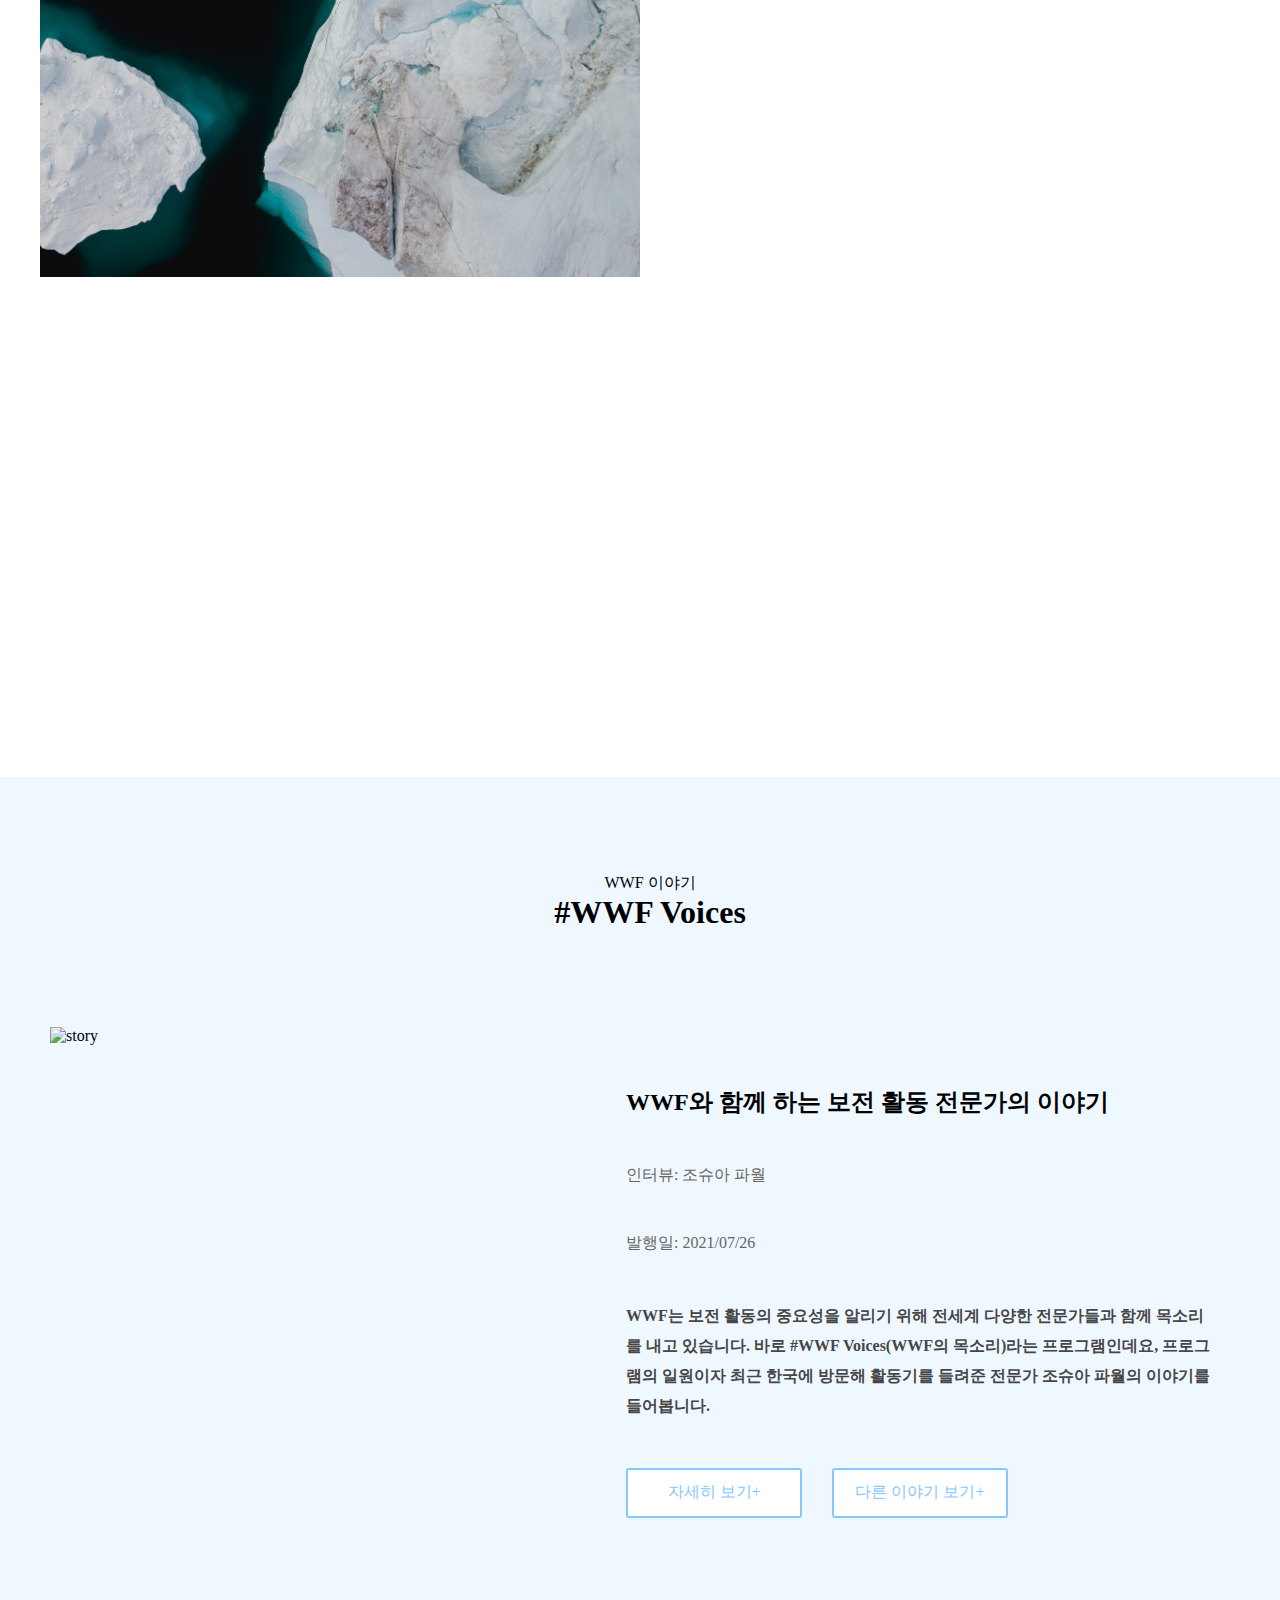
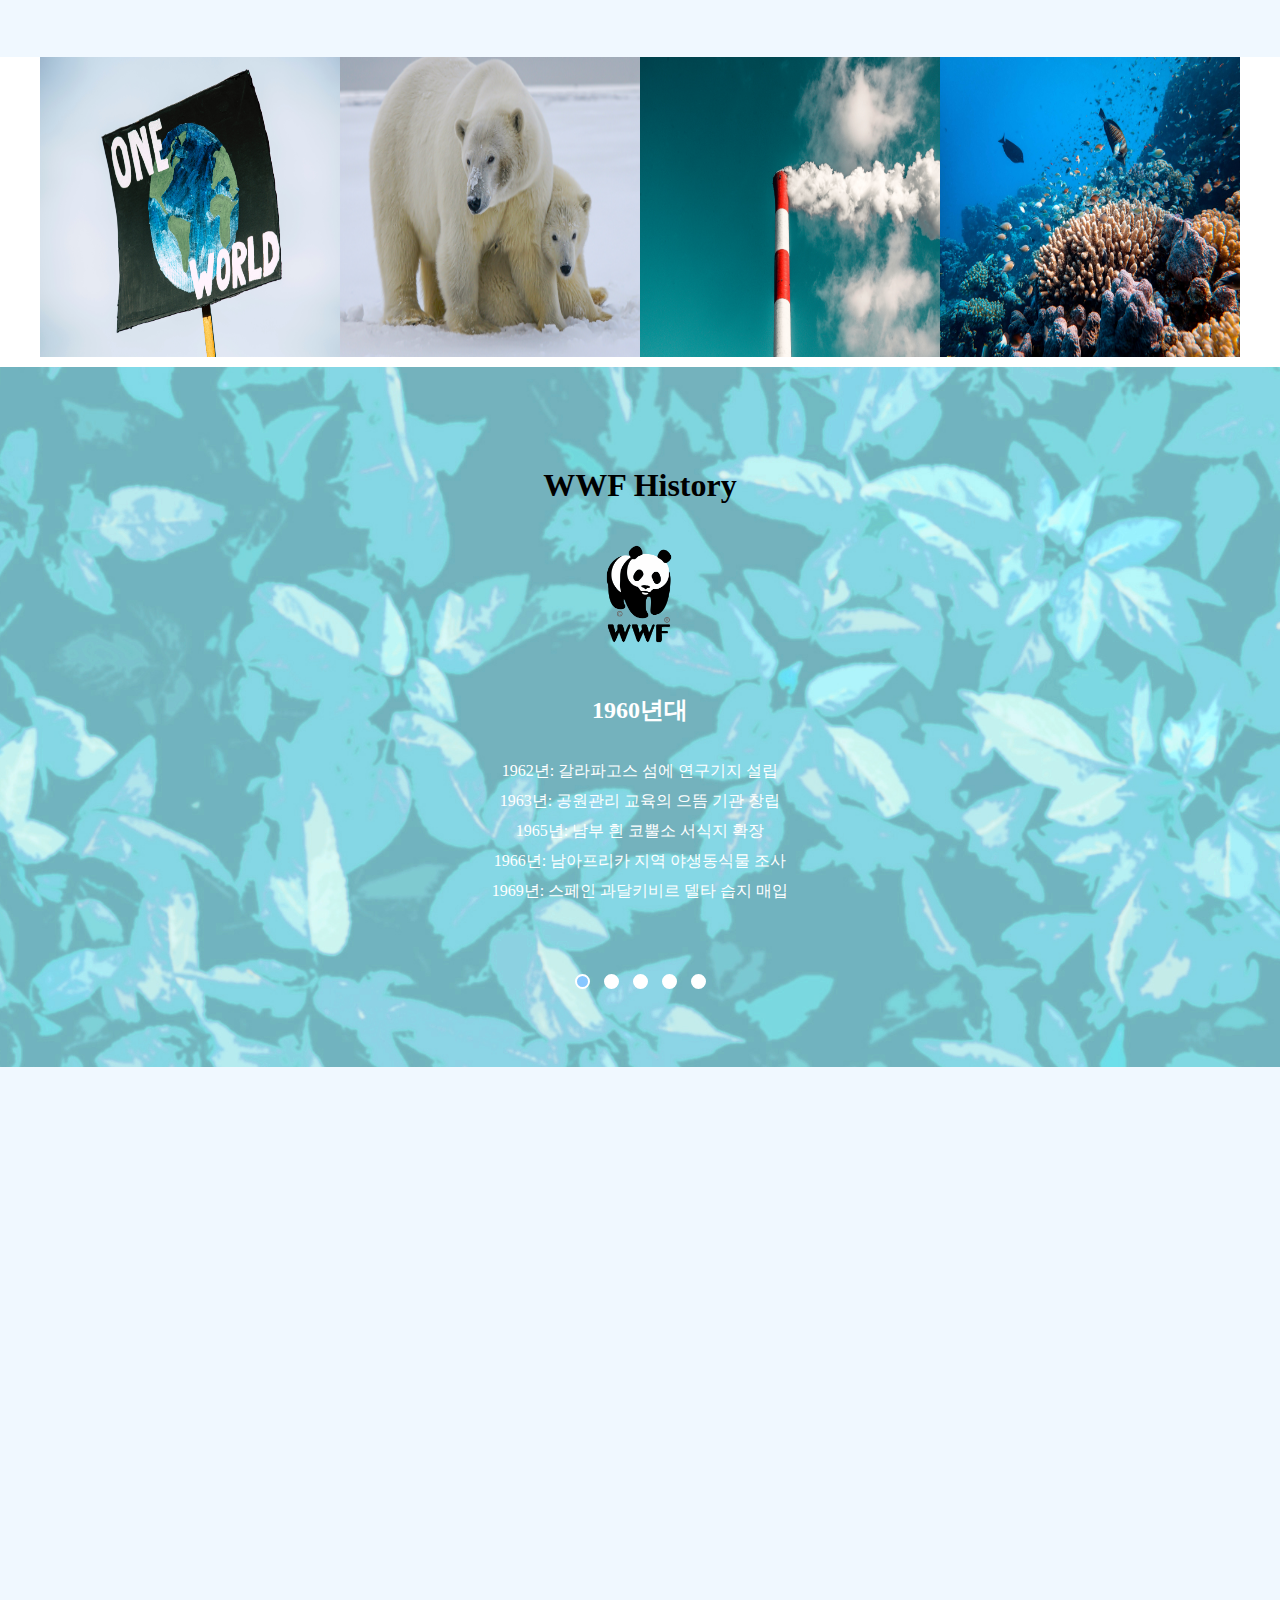
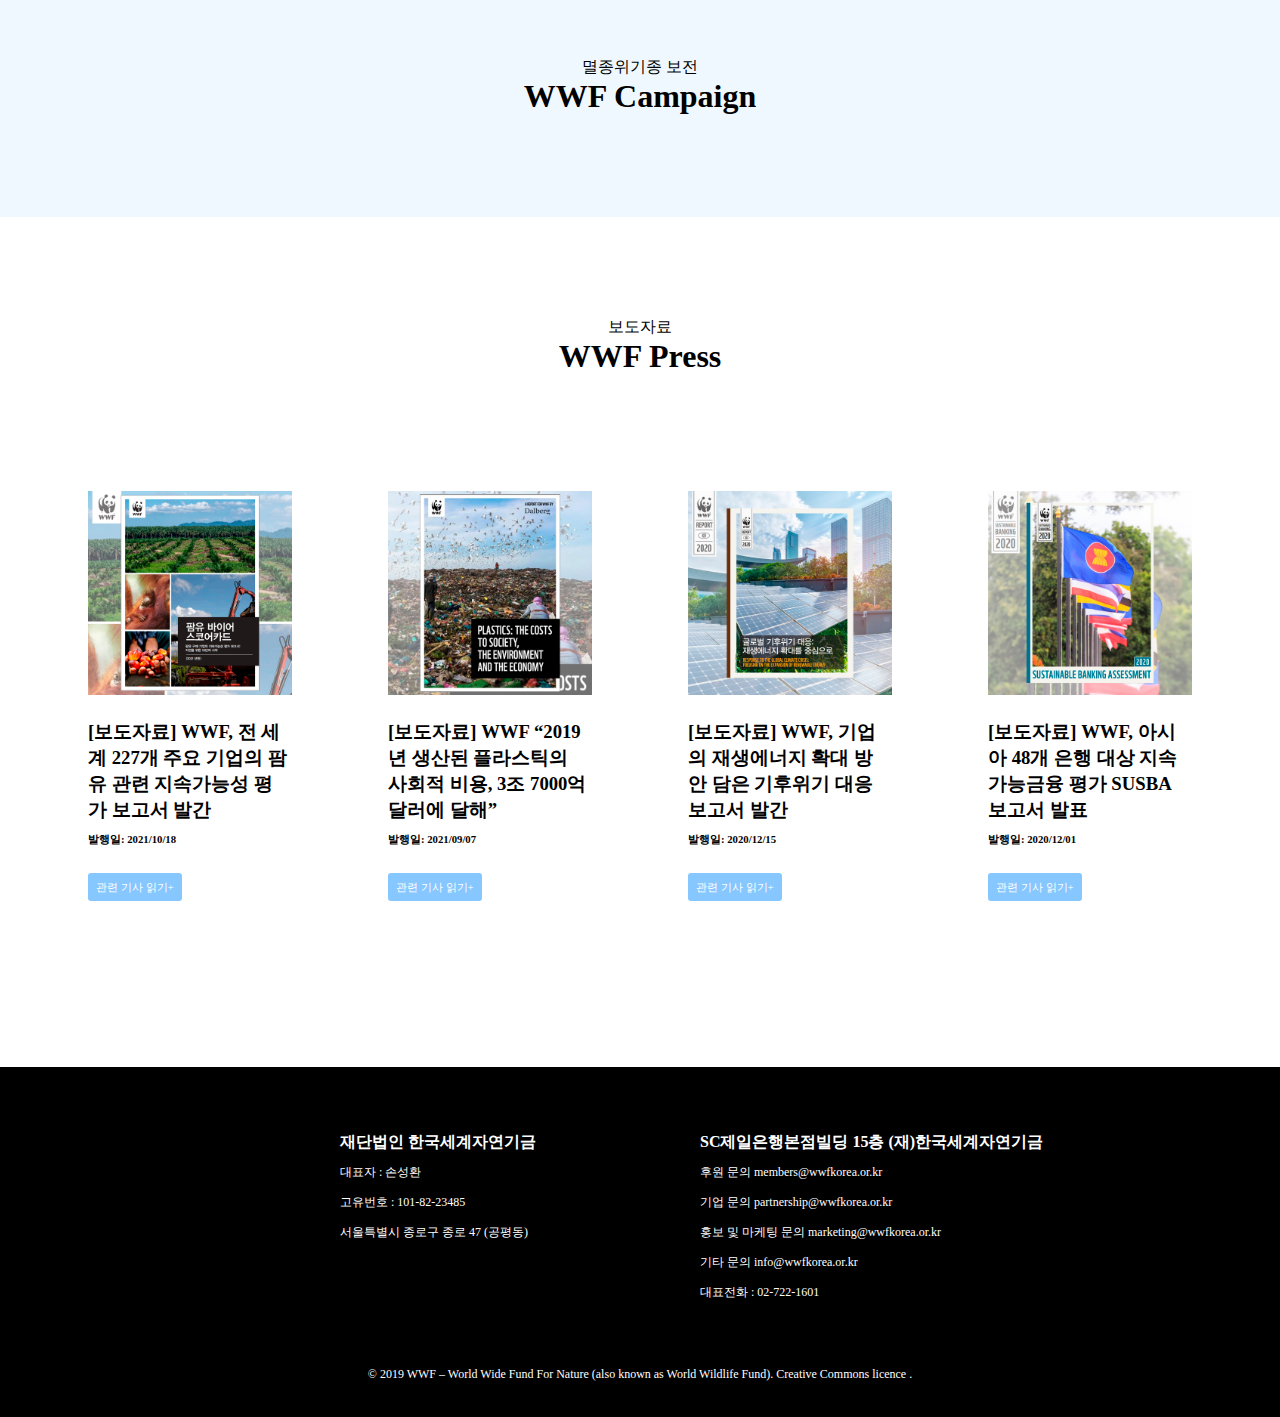
==== commit 6f36ea33: "revise" ====
--- a/index.html
+++ b/index.html
@@ -72,43 +72,9 @@
     </div>
   </header>
 
-  <!-- <div id="main">
-    
-    <div class="container">
-      <div class="slideup_Text1">
-        <h1>생태발자국 줄이기</h1>
-        <p>WWF의 하나뿐인 지구를 위한 중점사업 중 하나가 바로 &lt;생태발자국&gt; 프로젝트 인데요, 생태발자국을 측정하고, 이를 바탕으로 한 다양한 캠페인과 보전활동을 펼치고 있습니다. WWF의 모든 활동 중심축이라고 할 수 있는 생태발자국에 대해 알아볼까요?</p>
-      </div>
-      <div class="slideup_Text2">
-        <h1>생태발자국이란?</h1>
-        <p>생태발자국(Footprint) 은 자연자원과 서비스에 대한 인류의 수요를 추산한 것으로, 자연자원과 서비스의 공급을 추산한 생태용량과 함께, 우리 인류가 지속가능한지에 대해 알 수 있는 중요한 지표입니다.</p>
-      </div>
-      <div class="slideup_Text3">
-        <h1>생태용량 초과란?</h1>
-        <p>생태용량 초과는 나무가 성장하기 전에 너무 어린 상태에서 벌목을 하고, 바다가 다시 채워지는 속도에 비해 지나치게 많은 양의 어획을 하고, 숲과 바다가 흡수할 수 있는 양보다 더 많은 양의 이산화탄소를 배출하기 때문에 발생합니다.</p>
-      </div>
-      <div class="slideup_Text4">
-        <h1>하나뿐인 지구의 생활방식(One Planet Living) 채택</h1>
-        <p>자원의 한계 내에서도 활기차고 풍요로운 미래를 창조하는 일은 얼마든지 가능합니다. 각자 개인은 소비자로서 더 나은 생활방식을 선택하고, 기업은 생산자로서 지속가능성을 고려함으로써 단 하나뿐인 지구의 자연자원 내에서 번영하는 사회로 만들어나갈 수 있습니다</p>
-      </div>
-      <div class="slideup_Text5">
-        <h1>Together Possible</h1>
-        <p>인류와 자연이 함께 번영하는 미래를 만들어나가는 데는 정부, 기업, 학계, 시민 모두의 협심과 노력이 필요합니다. 여러분과 함께라면 가능합니다. #TogetherPossible</p>
-      </div> 
-    </div>
-  </div> -->
   <div id="slidewrap">
     <ul class="slide">
-      <li style="background-image: url('img/pic_main01Crop.jpg');" alt="main01">
-        <div id="slideup"></div>
-        <div class="container">
-          <div class="slideup_Text1">
-            <h1>생태발자국 줄이기</h1>
-            <p>WWF의 하나뿐인 지구를 위한 중점사업 중 하나가 바로 &lt;생태발자국&gt; 프로젝트 인데요, 생태발자국을 측정하고, 이를 바탕으로 한 다양한 캠페인과 보전활동을 펼치고 있습니다. WWF의
-              모든 활동 중심축이라고 할 수 있는 생태발자국에 대해 알아볼까요?</p>
-          </div>
-        </div>
-      </li>
+      <li style="background-image: url('img/pic_main01Crop.jpg');" alt="main01"></li>
       <li style="background-image: url('img/pic_main02Crop.jpg');" alt="main02"></li>
       <li style="background-image: url('img/pic_main03Crop.jpg');" alt="main03"></li>
       <li style="background-image: url('img/pic_main04Crop.jpg');" alt="main04"></li>
--- a/css/main.css
+++ b/css/main.css
@@ -2,7 +2,7 @@
 
 *{margin: 0; padding: 0; box-sizing: border-box;}
 ul, li, ol{list-style: none;}
-a{text-decoration: none;}
+a{text-decoration: none; color: black;}
 body{font-family: 'YeolrinGothic-Light';}
 
 .container{width: 1200px; height: 100%; margin: 0 auto;}
@@ -11,7 +11,6 @@
 header{width: 100%; height: 100px; padding-top: 30px; position:absolute; top:0; left:0; right:0; margin:0 auto; z-index: 10;}
 nav{width: 100%; height:70px;}
 #logo{float: left; margin-left: 3%;}
-/* #main{width: 100%; height: 937px; z-index: 1; position:absolute; top:0; left:0;} */
 
 
 .menu{width: 70%; height: 70px; float: right; font-weight: bold;}
@@ -20,29 +19,6 @@
 .sub{display: none;}
 .sub li{display: block;}
 .sub li:hover{text-decoration: underline;}
-
-
-#slideup{width: 100%; height: 100%; background-color:white; opacity: 0.6; transform: skewX(233deg) translateX(-90%); position: absolute; left: 50%; }
-
-.slideup_Text1{width: 40%; padding: 1%; position: absolute; margin-top: 480px; }
-.slideup_Text1>h1{font-size: 40px; margin-bottom: 25px; font-family: 'S-CoreDream-5Medium';}
-.slideup_Text1 p{font-size: 20px; line-height: 35px; font-family: 'RIDIBatang';}
-
-.slideup_Text2{width: 60%; padding: 5%; position: absolute; margin-top: 480px;}
-.slideup_Text2>h1{font-size: 40px; margin-bottom: 25px; font-family: 'S-CoreDream-5Medium';}
-.slideup_Text2 p{font-size: 20px; line-height: 35px; font-family: 'RIDIBatang';}
-
-.slideup_Text3{width: 60%; padding: 5%; position: absolute; margin-top: 480px;}
-.slideup_Text3>h1{font-size: 40px; margin-bottom: 25px; font-family: 'S-CoreDream-5Medium';}
-.slideup_Text3 p{font-size: 20px; line-height: 35px; font-family: 'RIDIBatang';}
-
-.slideup_Text4{width: 60%; padding: 5%; position: absolute; margin-top: 480px;}
-.slideup_Text4>h1{font-size: 40px; margin-bottom: 25px; font-family: 'S-CoreDream-5Medium';}
-.slideup_Text4 p{font-size: 20px; line-height: 35px; font-family: 'RIDIBatang';}
-
-.slideup_Text5{width: 60%; padding: 5%; position: absolute; margin-top: 480px;}
-.slideup_Text5>h1{font-size: 40px; margin-bottom: 25px; font-family: 'S-CoreDream-5Medium';}
-.slideup_Text5 p{font-size: 20px; line-height: 35px; font-family: 'RIDIBatang';}
 
 
 #slidewrap{width: 100%; height: 937px; overflow: hidden;}
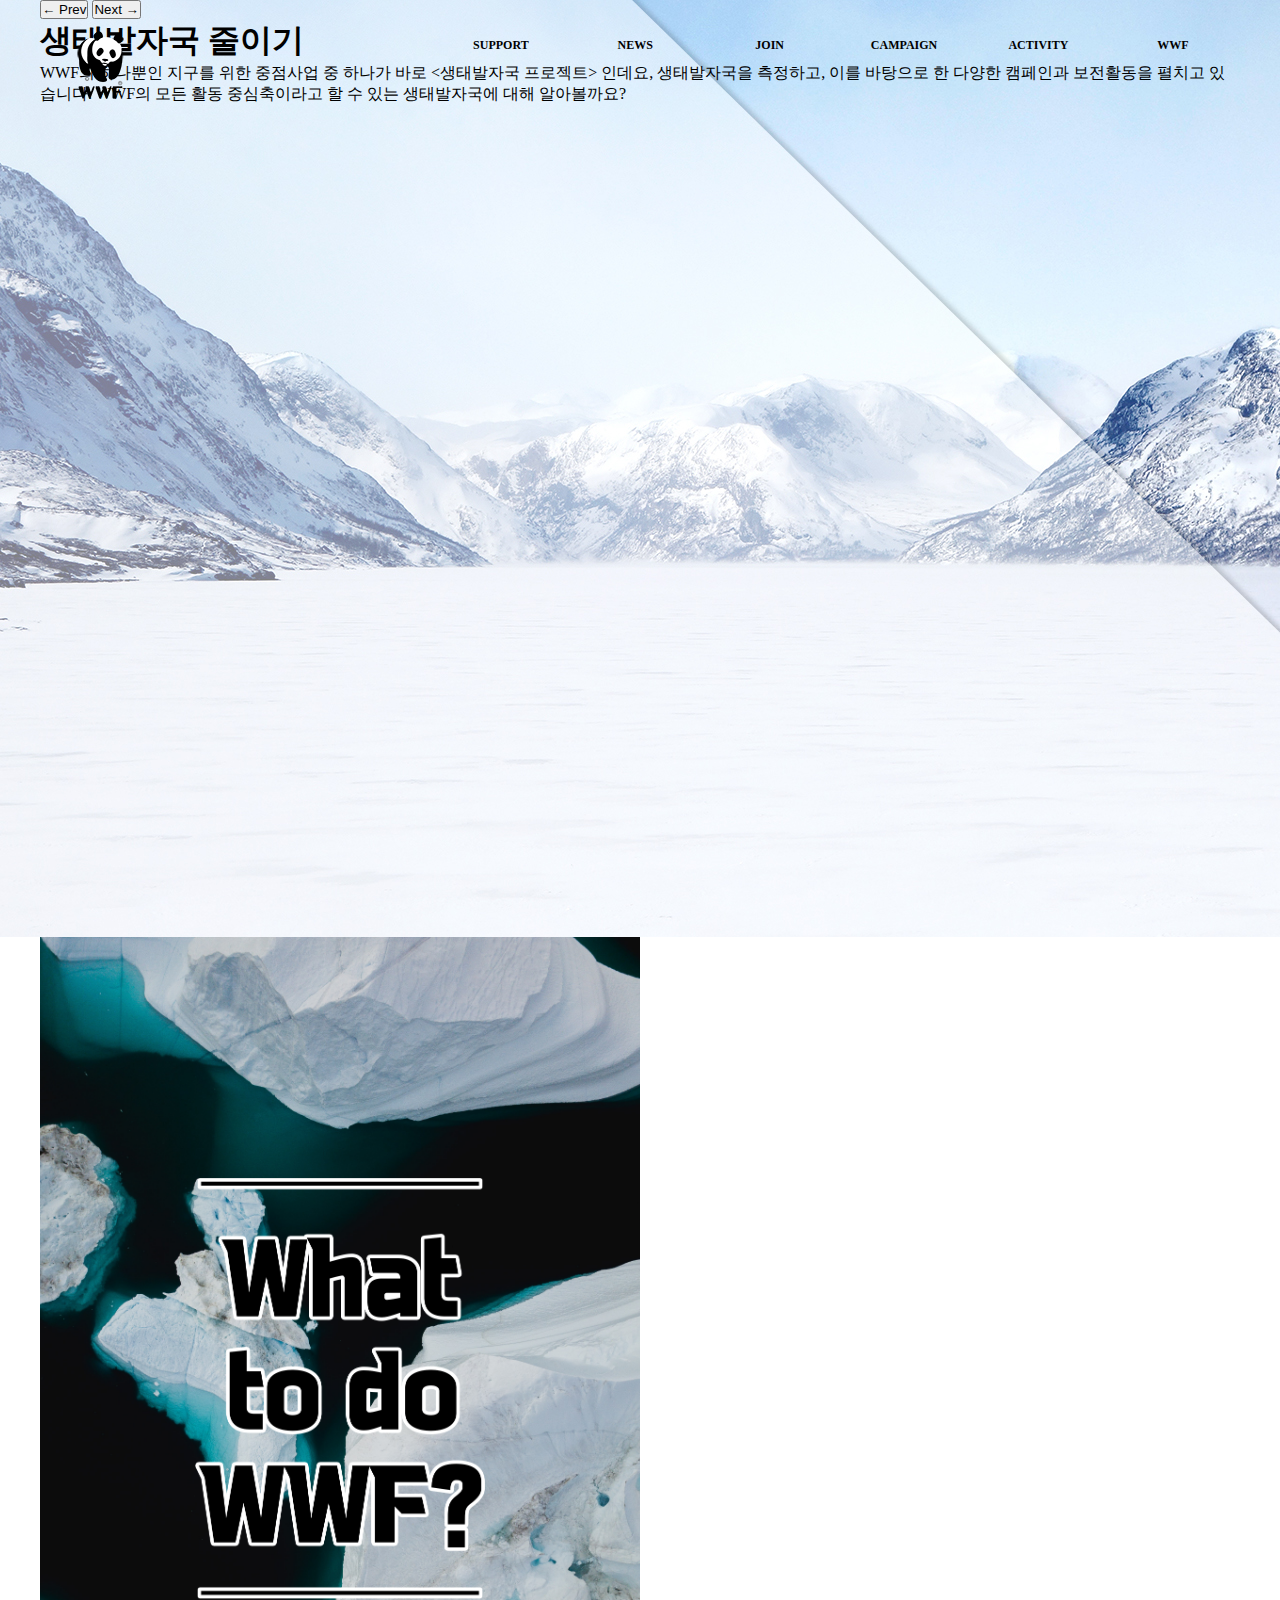
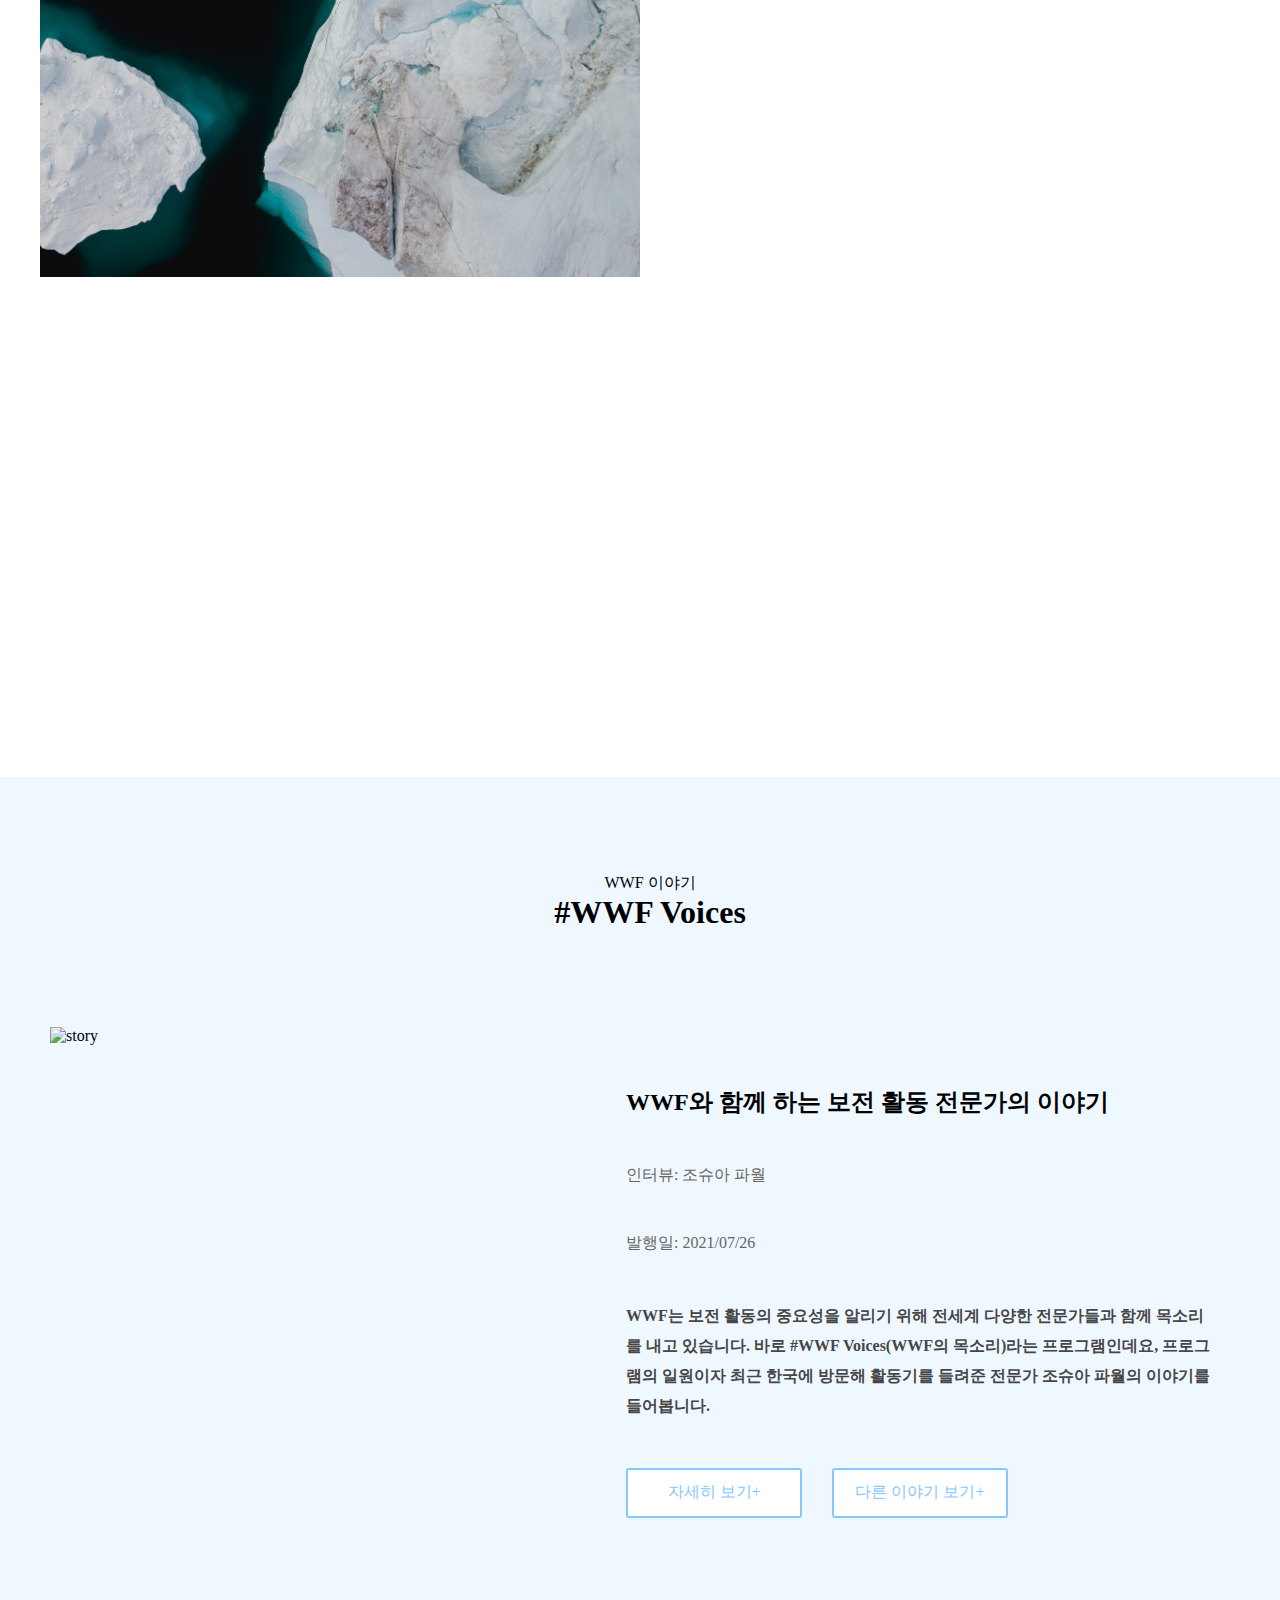
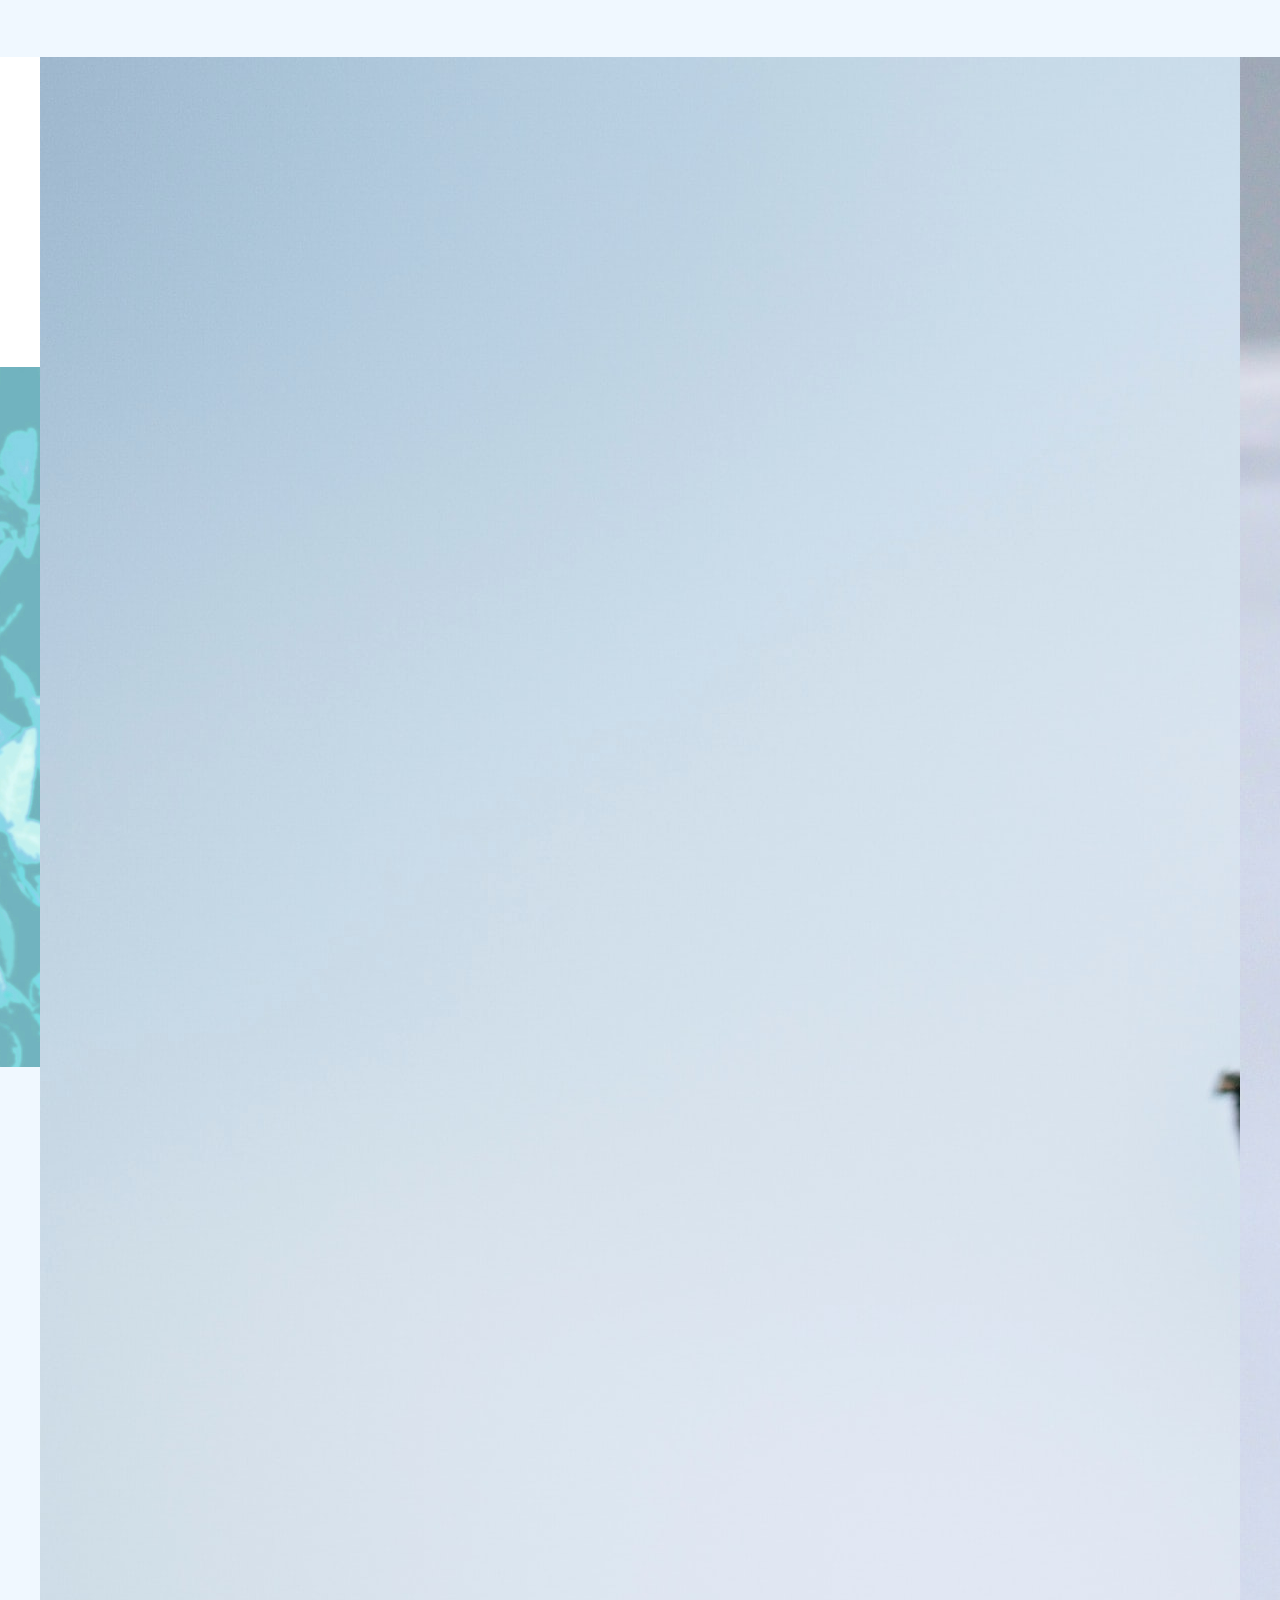
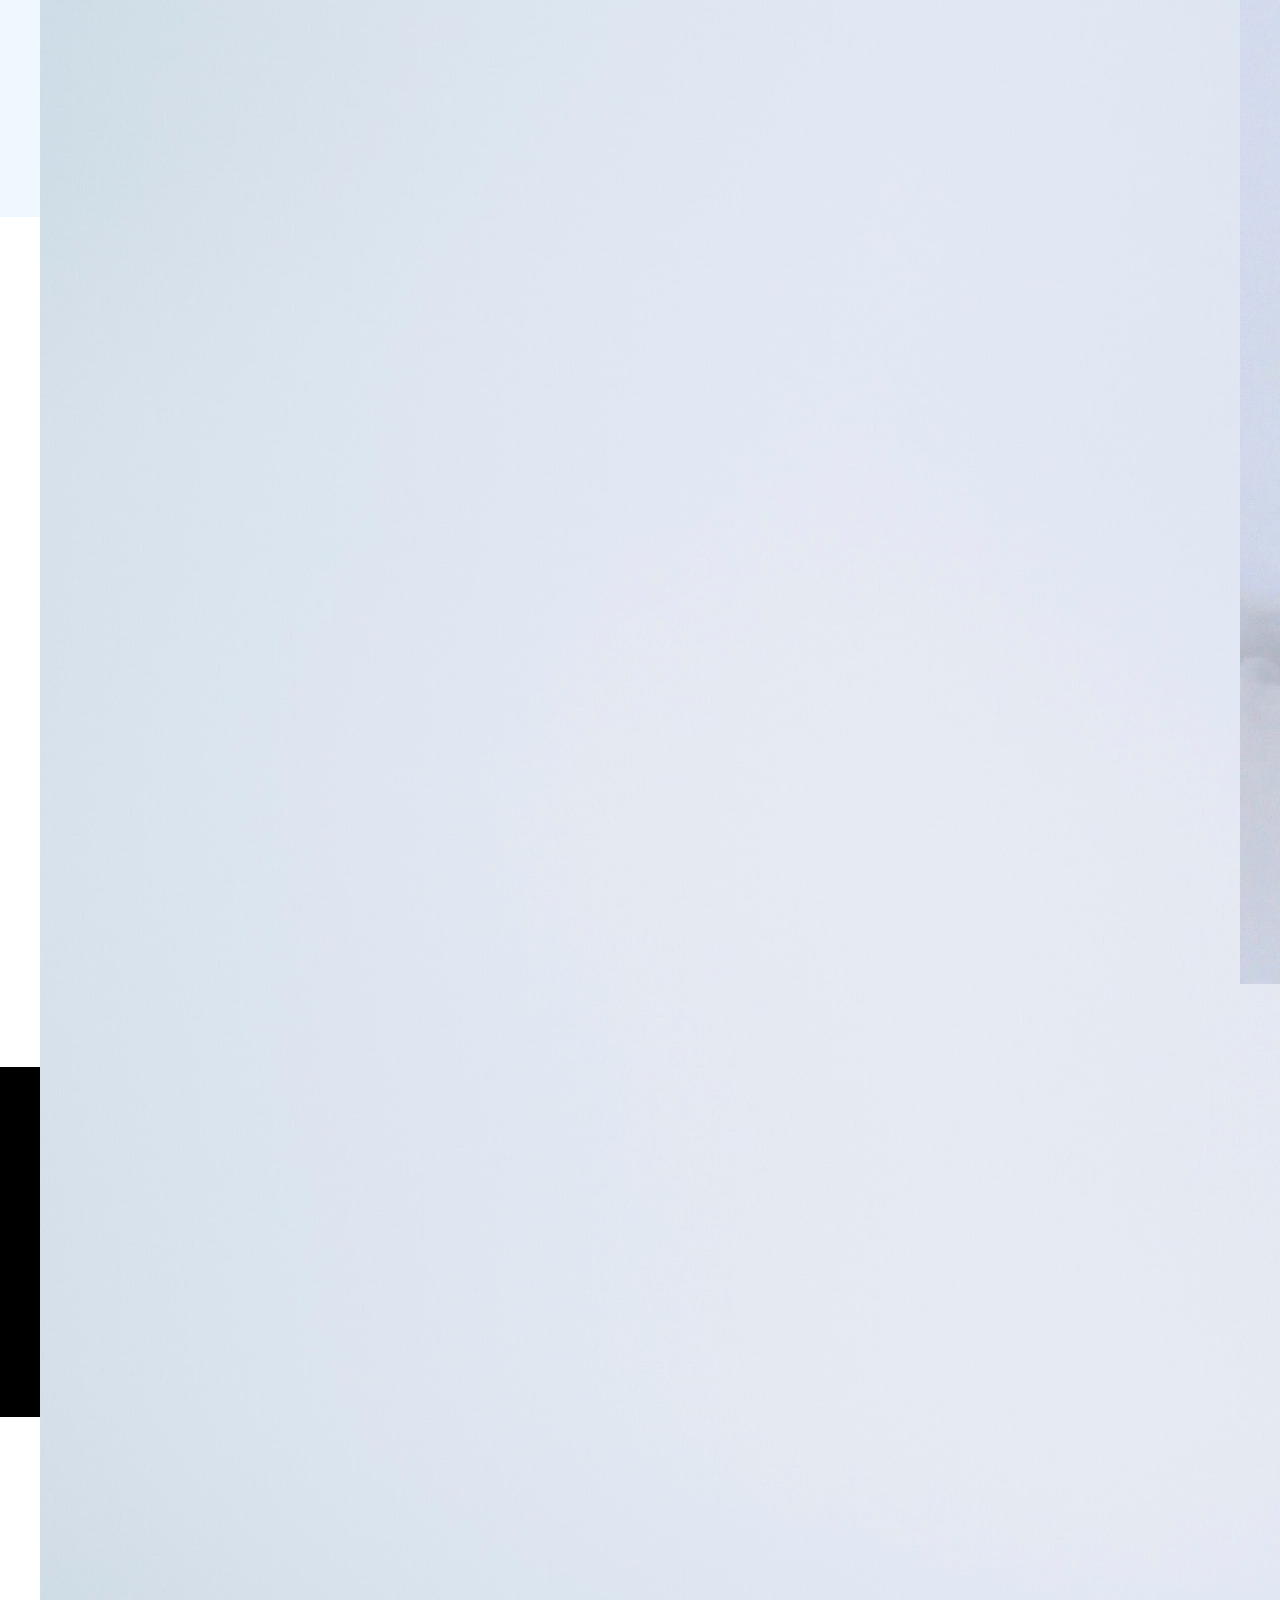
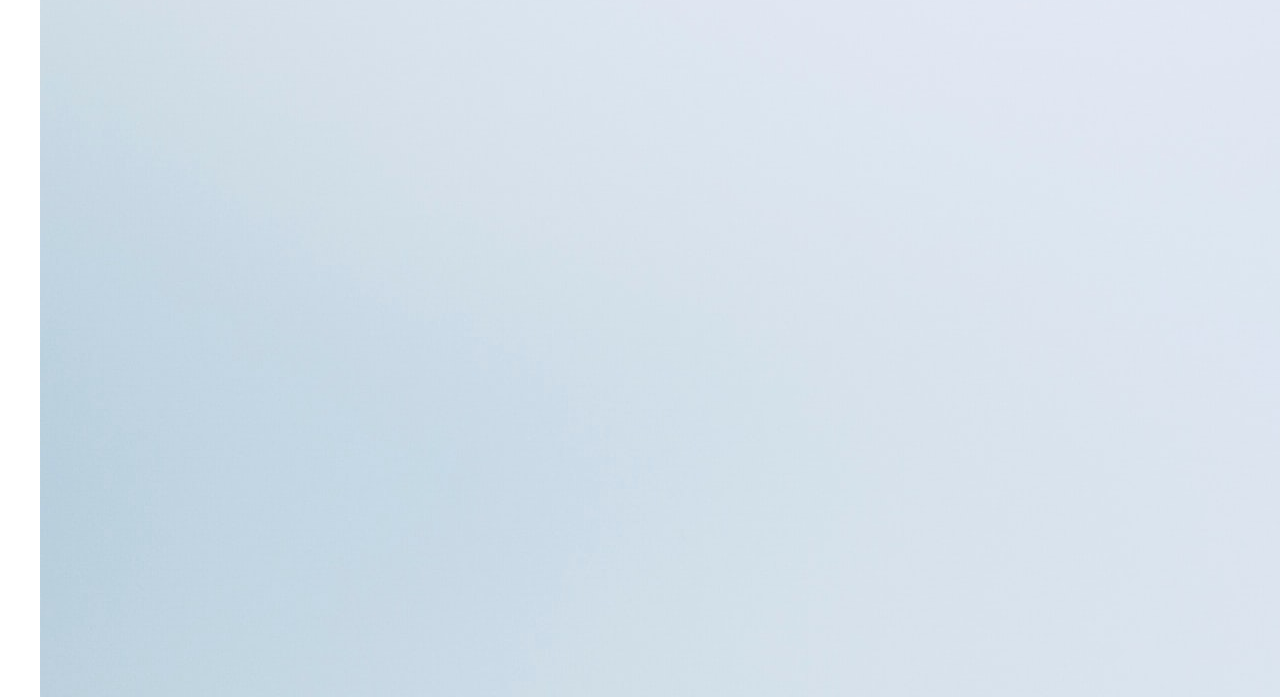
==== commit a3f8804e: "revise" ====
--- a/index.html
+++ b/index.html
@@ -1,5 +1,6 @@
 <!DOCTYPE html>
 <html lang="ko">
+
 <head>
   <meta charset="UTF-8">
   <meta http-equiv="X-UA-Compatible" content="IE=edge">
@@ -9,454 +10,556 @@
   <link href="img/favicon.png" rel="shortcut icon" type="image/x-icon">
   <link rel="stylesheet" href="css/main.css">
   <link rel="stylesheet" href="css/font.css">
+  <link rel="stylesheet" href="css/common.css">
+  <link rel="stylesheet" href="css/main(max1199px).css">
+  <link rel="stylesheet" href="css/main(max990px).css">
 
 
   <script src="https://ajax.googleapis.com/ajax/libs/jquery/3.6.0/jquery.min.js"></script>
-  <script src="JS/main.js"> </script>
-
+  <script src="JS/main.js"></script>
+  <script src="JS/scroll.js"></script>
+  <script src="JS/movie.js"></script>
+  <script src="JS/slide.js"></script>
+  <script src="JS/counter.js"></script>
 </head>
+
 <body>
-
-<div id="top">
-  <header>
-    <div class="container">
-      <nav>
-        <a href="index.html"><img src="img/logo_small.png" alt="logo" id="logo"></a>
-        <ul class="menu">
-          <li><a href="#">WWF</a>
-            <ul class="sub">
-              <li><a href="#">WWF-Korea</a></li>
-              <li><a href="#">함께하는 사람들</a></li>
-              <li><a href="#">연례 보고서</a></li>
-              <li><a href="#">채용</a></li>
+  <div id="top">
+    <header>
+      <div class="container">
+        <nav>
+          <a href="index.html"><img src="img/logo_small.png" alt="logo" id="logo"></a>
+          <ul class="menu">
+            <li><a href="#">WWF</a>
+              <ul class="sub">
+                <li><a href="#">WWF-Korea</a></li>
+                <li><a href="#">함께하는 사람들</a></li>
+                <li><a href="#">연례 보고서</a></li>
+                <li><a href="#">채용</a></li>
+              </ul>
+            </li>
+            <li><a href="#">ACTIVITY</a>
+              <ul class="sub">
+                <li><a href="#">글로벌 활동</a></li>
+                <li><a href="#">국내 활동</a></li>
+              </ul>
+            </li>
+            <li><a href="#">CAMPAIGN</a>
+              <ul class="sub">
+                <li><a href="#">Earth Hour</a></li>
+                <li><a href="#">Our Planet</a></li>
+              </ul>
+            </li>
+            <li><a href="#">JOIN</a>
+              <ul class="sub">
+                <li><a href="#">행사 참여</a></li>
+                <li><a href="#">일상 참여</a></li>
+              </ul>
+            </li>
+            <li><a href="#">NEWS</a>
+              <ul class="sub">
+                <li><a href="#">WWF 레포트</a></li>
+                <li><a href="#">WWF 언론</a></li>
+                <li><a href="#">WWF 이야기</a></li>
+                <li><a href="#">WWF 뉴스</a></li>
+                <li><a href="#">판다 메일</a></li>
+              </ul>
+            </li>
+            <li><a href="#">SUPPORT</a>
+              <ul class="sub">
+                <li><a href="#">후원 안내</a></li>
+                <li><a href="#">정기 후원</a></li>
+                <li><a href="#">일시 후원</a></li>
+                <li><a href="#">기업 후원</a></li>
+                <li><a href="#">자주 묻는 질문</a></li>
+              </ul>
+            </li>
+          </ul>
+        </nav>
+      </div>
+    </header>
+
+    <div id="slidewrap">
+      <ul class="slide">
+        <li style="background-image: url('img/pic_main01Crop.jpg');" alt="main01">
+          <div class="container">
+            <div class="slidBox">
+              <button type="text" class="previous">← Prev</button>
+              <button type="text" class="next">Next →</button>
+              <h1>생태발자국 줄이기</h1>
+              <p>
+                WWF의 하나뿐인 지구를 위한 중점사업 중 하나가 바로 &lt;생태발자국 프로젝트&gt; 인데요, 생태발자국을 측정하고, 이를 바탕으로 한 다양한 캠페인과 보전활동을 펼치고 있습니다.
+                WWF의
+                모든 활동
+                중심축이라고 할 수 있는 생태발자국에 대해 알아볼까요?
+              </p>
+            </div>
+          </div>
+        </li>
+
+        <li style="background-image: url('img/pic_main02Crop.jpg');" alt="main02">
+          <div class="container">
+            <div class="slidBox">
+              <button type="text" class="previous">← Prev</button>
+              <button type="text" class="next">Next →</button>
+              <h1>생태발자국이란?</h1>
+              <p>
+                생태발자국(Footprint) 은 자연자원과 서비스에 대한 인류의 수요를 추산한 것으로, 자연자원과 서비스의 공급을 추산한 생태용량과 함께, 우리 인류가 지속가능한지에 대해 알 수 있는
+                중요한
+                지표입니다.
+              </p>
+            </div>
+          </div>
+        </li>
+
+        <li style="background-image: url('img/pic_main03Crop.jpg');" alt="main03">
+          <div class="container">
+            <div class="slidBox">
+              <button type="text" class="previous">← Prev</button>
+              <button type="text" class="next">Next →</button>
+              <h1>생태용량 초과란?</h1>
+              <p>
+                생태용량 초과는 나무가 성장하기 전에 너무 어린 상태에서 벌목을 하고, 바다가 다시 채워지는 속도에 비해 지나치게 많은 양의 어획을 하고, 숲과 바다가 흡수할 수 있는 양보다 더 많은
+                양의
+                이산화탄소를 배출하기 때문에 발생합니다.
+              </p>
+            </div>
+          </div>
+        </li>
+
+        <li style="background-image: url('img/pic_main04Crop.jpg');" alt="main04">
+          <div class="container">
+            <div class="slidBox">
+              <button type="text" class="previous">← Prev</button>
+              <button type="text" class="next">Next →</button>
+              <h1>하나뿐인 지구의 생활방식<sup>(One Planet Living)</sup>채택</h1>
+              <p>
+                자원의 한계 내에서도 활기차고 풍요로운 미래를 창조하는 일은 얼마든지 가능합니다. 각자 개인은 소비자로서 더 나은 생활방식을 선택하고, 기업은 생산자로서 지속가능성을 고려함으로써 단
+                하나뿐인
+                지구의 자연자원 내에서 번영하는 사회로 만들어나갈 수 있습니다.
+              </p>
+            </div>
+          </div>
+        </li>
+
+        <li style="background-image: url('img/pic_main05Crop.jpg');" alt="main05">
+          <div class="container">
+            <div class="slidBox">
+              <button type="text" class="previous">← Prev</button>
+              <button type="text" class="next">Next →</button>
+              <h1>#Together Possible</h1>
+              <p>
+                인류와 자연이 함께 번영하는 미래를 만들어나가는 데는 정부, 기업, 학계, 시민 모두의 협심과 노력이 필요합니다. 여러분과 함께라면 가능합니다. #TogetherPossible
+              </p>
+            </div>
+          </div>
+        </li>
+      </ul>
+    </div>
+
+
+    <div id="contents">
+      <div class="container">
+        <div class="contents_left"></div>
+        <div class="contents_right">
+          <div class="contents_work">
+            <div class="workbox1">
+              <div class="work_icon">
+                <img src="img/icon_activity.png" alt="activity">
+              </div>
+              <div class="work_text">
+                <h3>세계자연기금의 활동소개</h3>
+                <p>세계자연기금은 우리가 사는 지구의 자연자본을 보전하고, 더 나은 생산 방식과 소비 문화를 촉진함과 동시에 지속가능성을 도모하는 방향으로의 금융흐름 전환과 공정한 자원 관리체계를 통해
+                  인류와 자연이 조화롭게 공존하는 미래를 만들고자 합니다.</p>
+              </div>
+            </div>
+            <div class="workbox2">
+              <div class="work_icon">
+                <img src="img/icon_maintenance.png" alt="maintenance">
+              </div>
+              <div class="work_text">
+                <h3>보전 활동</h3>
+                <p>세계자연기금은 우리를 둘러싼 지구 생태계와 생물종 보전을 위해 전 지구적 관점에서 기후변화, 해양, 식량 및 농업, 숲, 물, 시장의 변화와 같은 분야에서 전략적인 보전 활동을
+                  진행하고 있습니다</p>
+              </div>
+            </div>
+            <div class="workbox3">
+              <div class="work_icon">
+                <img src="img/icon_goal.png" alt="goal">
+              </div>
+              <div class="work_text">
+                <h3>목표 실현을 위한 노력</h3>
+                <p>세계자연기금은 자연보전 사업, 고위급 정책, 환경 운동을 결합한 혁신적인 협력을 실시하고, 기업 및 산업계의 지속가능한 성장을 강화하기 위한 활동을 전개하고 있습니다.</p>
+              </div>
+            </div>
+            <div class="workbox4">
+              <div class="work_icon">
+                <img src="img/icon_global.png" alt="global">
+              </div>
+              <div class="work_text">
+                <h3>글로벌 이니셔티브</h3>
+                <p>전 세계에 보전 노력이 필요한 지역과 생물종은 매우 많습니다. 한정된 자원과 재원, 시간을 어디에 어떻게 투자해야 할까요? 세계자연기금은 13가지 글로벌 이니셔티브에 보전 노력을
+                  집중하고 있습니다.</p>
+              </div>
+            </div>
+            <div class="workbox5">
+              <div class="work_icon">
+                <img src="img/icon_natural.png" alt="natural">
+              </div>
+              <div class="work_text">
+                <h3>주요 보전 생물종</h3>
+                <p>멸종 위기에 처한 생물종 중 서식지 보전만으로 그 생존 여부가 불확실한 생물종에 대해서는 추가적인 보전 노력이 필요합니다. 세계자연기금은 생태계나 인류에 있어 특히 중요한 종을
+                  선정하여 보전 노력을 기울이고 있습니다.</p>
+              </div>
+            </div>
+            <div class="workbox6">
+              <div class="work_icon">
+                <img src="img/icon_region.png" alt="region">
+              </div>
+              <div class="work_text">
+                <h3>주요 보전 지역</h3>
+                <p>인류의 생태발자국을 줄이기 위해 새로운 방식의 곡물 재배, 어장, 산림, 습지 관리, 에너지 생산, 폐기물 처리 방안을 연구하고 있습니다. 아울러 시장의 변화를 유도하는 여러 방안을
+                  모색하고 있습니다.</p>
+              </div>
+            </div>
+          </div>
+        </div>
+      </div>
+    </div>
+
+    <div id="middle">
+      <div class="container">
+        <div class="middle_left">
+          <div class="middle_textbox">
+            <h1>#togetherpossible</h1>
+            <p>자연이 보여주는 진실은 간단합니다. <br>
+              우리는 함께할 때 더 강해진다는 것. <br><br>
+              WWF가 꿈꾸는 인류와 자연이 공존하는 미래는 <br>
+              우리 모두가 각자의 자리에서 자신이 할 수 있는 일을 할 때 가능한 일이죠. <br><br>
+              오직 우리 모두가 힘을 합칠 때 만들 수 있는 세상입니다.</p>
+          </div>
+          <div id="counts">
+            <div class="countBox1">
+              <h3 class="number">784,016</h3>
+              <p class="numberP">MEMBERS</p>
+            </div>
+            <div class="countBox2">
+              <h3 class="number">130,000</h3>
+              <p class="numberP">ACTIVITY</p>
+            </div>
+            <div class="countBox3">
+              <h3 class="number">884,042</h3>
+              <p class="numberP">DONATION</p>
+            </div>
+            <div class="countBox4">
+              <h3 class="number">1300</h3>
+              <p class="numberP">BRANCHES</p>
+            </div>
+          </div>
+        </div>
+        <div class="middle_right">
+          <iframe width="100%" height="100%" src="https://www.youtube.com/embed/z1k5WUpglAY" title="YouTube video player"
+            frameborder="0"
+            allow="accelerometer; autoplay; clipboard-write; encrypted-media; gyroscope; picture-in-picture"
+            allowfullscreen></iframe>
+        </div>
+      </div>
+    </div>
+
+
+    <div id="wwfStory">
+      <div class="wwfStorybox">
+        <div class="container">
+          <div class="wwfStorybox_index">
+            <div class="wwfStorybox_text">
+              <p>WWF 이야기</p>
+              <h1>#WWF Voices</h1>
+            </div>
+          </div>
+
+          <div class="wwfStorybox_left">
+            <img src="img/pic_story.jpg" alt="story">
+          </div>
+
+          <div class="wwfStorybox_right">
+            <div class="wwfStorybox_rightText">
+              <h2>WWF와 함께 하는 보전 활동 전문가의 이야기</h2>
+              <p><span>인터뷰:</span> 조슈아 파월</p>
+              <p><span>발행일:</span> 2021/07/26</p>
+              <h4>
+                WWF는 보전 활동의 중요성을 알리기 위해 전세계 다양한 전문가들과 함께 목소리를 내고 있습니다. 바로 #WWF Voices(WWF의 목소리)라는 프로그램인데요, 프로그램의 일원이자 최근
+                한국에
+                방문해 활동기를 들려준 전문가 조슈아 파월의 이야기를 들어봅니다.
+              </h4>
+              <div id="detail">
+                <div class="more">
+                  <span>자세히 보기+</span>
+                </div>
+                <div class="another">
+                  <span>다른 이야기 보기+</span>
+                </div>
+              </div>
+            </div>
+          </div>
+        </div>
+      </div>
+    </div>
+
+
+    <div id="movies">
+      <div class="container">
+        <div class="movies_pic">
+
+          <div class="movie">
+            <img src="img/pic_movies.jpg" alt="movies1">
+            <div class="icon_video">
+              <img src="img/icon_video.png" alt="icon_video">
+            </div>
+          </div>
+
+          <div class="movie">
+            <img src="img/pic_movies2.jpg" alt="movies2">
+            <div class="icon_video">
+              <img src="img/icon_video.png" alt="icon_video">
+            </div>
+          </div>
+
+          <div class="movie">
+            <img src="img/pic_movies3.jpg" alt="movies3">
+            <div class="icon_video">
+              <img src="img/icon_video.png" alt="icon_video">
+            </div>
+          </div>
+
+          <div class="movie">
+            <img src="img/pic_movies4.jpg" alt="movies4">
+            <div class="icon_video">
+              <img src="img/icon_video.png" alt="icon_video">
+            </div>
+          </div>
+        </div>
+      </div>
+    </div>
+
+
+    <div id="pop">
+      <div class="popup video1">
+        <button class="close" title="닫기">X</button>
+        <iframe width="1200" height="699" src="https://www.youtube.com/embed/Mkp99SYZ7Cc" title="YouTube video player"
+          frameborder="0"
+          allow="accelerometer; autoplay; clipboard-write; encrypted-media; gyroscope; picture-in-picture"
+          allowfullscreen></iframe>
+      </div>
+
+
+      <div class="popup video2">
+        <button class="close" title="닫기">X</button>
+        <iframe width="1200" height="720" src="https://www.youtube.com/embed/FcUYaNrpzbA" title="YouTube video player"
+          frameborder="0"
+          allow="accelerometer; autoplay; clipboard-write; encrypted-media; gyroscope; picture-in-picture"
+          allowfullscreen></iframe>
+      </div>
+
+      <div class="popup video3">
+        <button class="close" title="닫기">X</button>
+        <iframe width="1200" height="720" src="https://www.youtube.com/embed/pDBM_Vq7tSs" title="YouTube video player"
+          frameborder="0"
+          allow="accelerometer; autoplay; clipboard-write; encrypted-media; gyroscope; picture-in-picture"
+          allowfullscreen></iframe>
+      </div>
+
+      <div class="popup video4">
+        <button class="close" title="닫기">X</button>
+        <iframe width="1200" height="720" src="https://www.youtube.com/embed/2wJn4WMaMms" title="YouTube video player"
+          frameborder="0"
+          allow="accelerometer; autoplay; clipboard-write; encrypted-media; gyroscope; picture-in-picture"
+          allowfullscreen></iframe>
+      </div>
+    </div>
+
+
+    <div id="history">
+      <div class="container">
+        <h1>WWF History</h1>
+        <img src="img/logo.png" alt="logo" class="logoHistory">
+        <div class="historyBox">
+          <h2>1960년대</h2>
+          <ul>
+            <li>1962년: 갈라파고스 섬에 연구기지 설립</li>
+            <li>1963년: 공원관리 교육의 으뜸 기관 창립</li>
+            <li>1965년: 남부 흰 코뿔소 서식지 확장</li>
+            <li>1966년: 남아프리카 지역 야생동식물 조사</li>
+            <li>1969년: 스페인 과달키비르 델타 습지 매입</li>
+          </ul>
+        </div>
+
+        <div class="historyBox">
+          <h2>1970년대</h2>
+          <ul>
+            <li>1971년: 습지에 관한 18개국 정부간 협약</li>
+            <li>1972년: 호랑이 보존을 위한 대규모 노력</li>
+            <li>1975년: 열대우림 보호 시작장</li>
+            <li>1976년: 멸종위기 종 거래에 대한 규제</li>
+          </ul>
+        </div>
+
+        <div class="historyBox">
+          <h2>1980년대 </h2>
+          <ul>
+            <li>1980년: 최초의 범국가 차원 지속가능한 발전 전략 수립</li>
+            <li>1981년: 독성 화학물질에 대한 연구</li>
+            <li>1982년: 상업 포경에 대한 유예조치</li>
+            <li>1989년: 환경보전 활동 재원조달을 위한 새로운 매커니즘<br>—자연보호 채무상계(DNS)의 개념을 최초로 제안</li>
+            <li>1989년: 중국정부 자이언트 판다 곰 보존 국가계획 협력</li>
+          </ul>
+        </div>
+
+        <div class="historyBox">
+          <h2>1990년대</h2>
+          <ul>
+            <li>1992년: 생물다양성 협약(CBD) 수립 기여</li>
+            <li>1993년: 지역공동체 기반의 천연자원 관리</li>
+            <li>1993년: 지속가능한 소비재 인증(FSC)</li>
+            <li>1997년: 탄소배출 감축을 위한 국제공조 시작</li>
+            <li>1998년: 지구생명보고서(Living Planet Report) 창간</li>
+            <li>1999년: 콩고 분지 산림지역을 보전하기 위한 야운데 선언(Yaoundé Declaration)</li>
+          </ul>
+        </div>
+
+        <div class="historyBox">
+          <h2>2000년대</h2>
+          <ul>
+            <li>2002년: 아마존 지역을 지키기 위한 대규모 이니셔티브</li>
+            <li>2003년: 자연의 경제적 가치 제시</li>
+            <li>2008년: 지속가능성 인증 팜유 출시</li>
+            <li>2009년: 세계에서 가장 풍족한 해양지대 수호</li>
+            <li>2010년: 세계 최대 환경 운동 이벤트 지구촌 전등끄기 어스아워(Earth Hour) 캠페인</li>
+          </ul>
+        </div>
+
+        <div class="dotBox">
+          <span class="dot active" onclick="currentSlide(1)"></span>
+          <span class="dot" onclick="currentSlide(2)"></span>
+          <span class="dot" onclick="currentSlide(3)"></span>
+          <span class="dot" onclick="currentSlide(4)"></span>
+          <span class="dot" onclick="currentSlide(5)"></span>
+        </div>
+      </div>
+    </div>
+
+
+    <div id="protect">
+      <div class="container">
+        <div class="protectBox">
+          <img src="img/pic_elephant.jpg" alt="elephant" class="elephant">
+          <img src="img/pic_panda.jpg" alt="panda" class="panda">
+          <img src="img/pic_tiger.jpg" alt="tiger" class="tiger">
+          <img src="img/pic_polarbear.jpg" alt="polarbear" class="polarbear">
+          <div class="space1">
+            <h3>멸종위기종 보전:<br>아시아코끼리</h3>
+            <p>WWF와 함께 밀렵에 희생되는 아시아코끼리를 구해주세요.</p>
+            <span>관련 기사 읽기+</span>
+          </div>
+
+          <div class="space2">
+            <h3>멸종위기종 보전:<br>대왕판다</h3>
+            <p>WWF와 함께 대왕판다의 서식지 문제를 도와주세요.</p>
+            <span>관련 기사 읽기+</span>
+          </div>
+
+          <div class="space3">
+            <h3>멸종위기종 보전:<br>호랑이</h3>
+            <p>WWF와 함께 호랑이 보호자가 되어주세요.</p>
+            <span>관련 기사 읽기+</span>
+          </div>
+
+          <div class="space4">
+            <h3>멸종위기종 보전:<br>북극곰</h3>
+            <p>WWF와 함께 사라지는 북극을 지켜주세요.</p>
+            <span>관련 기사 읽기+</span>
+          </div>
+        </div>
+
+        <div class="protectText">
+          <p>멸종위기종 보전</p>
+          <h1>WWF Campaign</h1>
+        </div>
+
+      </div>
+    </div>
+
+
+    <div id="press">
+      <div class="container">
+        <div class="pressText">
+          <p>보도자료</p>
+          <h1>WWF Press</h1>
+        </div>
+
+        <div class="pressBox">
+          <div class="press_picBox">
+            <img src="img/cover_one.jpg" alt="coverone">
+            <h3>[보도자료] WWF, 전 세계 227개 주요 기업의 팜유 관련 지속가능성 평가 보고서 발간</h3>
+            <h6>발행일: 2021/10/18</h6>
+            <span>관련 기사 읽기+</span>
+          </div>
+
+          <div class="press_picBox">
+            <img src="img/cover_two.jpg" alt="covertwo">
+            <h3>[보도자료] WWF “2019년 생산된 플라스틱의 사회적 비용, 3조 7000억 달러에 달해”</h3>
+            <h6>발행일: 2021/09/07</h6>
+            <span>관련 기사 읽기+</span>
+          </div>
+
+          <div class="press_picBox">
+            <img src="img/cover_three.jpg" alt="coverthree">
+            <h3>[보도자료] WWF, 기업의 재생에너지 확대 방안 담은 기후위기 대응 보고서 발간</h3>
+            <h6>발행일: 2020/12/15</h6>
+            <span>관련 기사 읽기+</span>
+          </div>
+
+          <div class="press_picBox">
+            <img src="img/cover_four.jpg" alt="coverfour">
+            <h3>[보도자료] WWF, 아시아 48개 은행 대상 지속가능금융 평가 SUSBA 보고서 발표</h3>
+            <h6>발행일: 2020/12/01</h6>
+            <span>관련 기사 읽기+</span>
+          </div>
+
+        </div>
+      </div>
+    </div>
+
+
+
+    <footer>
+      <div class="container">
+        <div id="wwf_text">
+          <div class="wwf_left">
+            <ul>
+              <li><b>재단법인 한국세계자연기금</b></li>
+              <li>대표자 : 손성환</li>
+              <li>고유번호 : 101-82-23485</li>
+              <li>서울특별시 종로구 종로 47 (공평동) </li>
             </ul>
-          </li>
-          <li><a href="#">ACTIVITY</a>
-            <ul class="sub">
-              <li><a href="#">글로벌 활동</a></li>
-              <li><a href="#">국내 활동</a></li>
+          </div>
+
+          <div class="wwf_right">
+            <ul>
+              <li><b>SC제일은행본점빌딩 15층 (재)한국세계자연기금</b></li>
+              <li>후원 문의 members@wwfkorea.or.kr</li>
+              <li>기업 문의 partnership@wwfkorea.or.kr</li>
+              <li>홍보 및 마케팅 문의 marketing@wwfkorea.or.kr</li>
+              <li>기타 문의 info@wwfkorea.or.kr</li>
+              <li>대표전화 : 02-722-1601</li>
             </ul>
-          </li>
-          <li><a href="#">CAMPAIGN</a>
-            <ul class="sub">
-              <li><a href="#">Earth Hour</a></li>
-              <li><a href="#">Our Planet</a></li>
-            </ul>
-          </li>
-          <li><a href="#">JOIN</a>
-            <ul class="sub">
-              <li><a href="#">행사 참여</a></li>
-              <li><a href="#">일상 참여</a></li>
-            </ul>
-          </li>
-          <li><a href="#">NEWS</a>
-            <ul class="sub">
-              <li><a href="#">WWF 레포트</a></li>
-              <li><a href="#">WWF 언론</a></li>
-              <li><a href="#">WWF 이야기</a></li>
-              <li><a href="#">WWF 뉴스</a></li>
-              <li><a href="#">판다 메일</a></li>
-            </ul>
-          </li>
-          <li><a href="#">SUPPORT</a>
-            <ul class="sub">
-              <li><a href="#">후원 안내</a></li>
-              <li><a href="#">정기 후원</a></li>
-              <li><a href="#">일시 후원</a></li>
-              <li><a href="#">기업 후원</a></li>
-              <li><a href="#">자주 묻는 질문</a></li>
-            </ul>
-          </li>
-        </ul>
-      </nav>
-    </div>
-  </header>
-
-  <div id="slidewrap">
-    <ul class="slide">
-      <li style="background-image: url('img/pic_main01Crop.jpg');" alt="main01"></li>
-      <li style="background-image: url('img/pic_main02Crop.jpg');" alt="main02"></li>
-      <li style="background-image: url('img/pic_main03Crop.jpg');" alt="main03"></li>
-      <li style="background-image: url('img/pic_main04Crop.jpg');" alt="main04"></li>
-      <li style="background-image: url('img/pic_main05Crop.jpg');" alt="main05"></li>
-    </ul>
-  </div>
-  <div id="slidewrapWhite">
-  </div>
-</div>
-
-
-<div id="contents">
-  <div class="container">
-    <div class="contents_left"></div>
-    <div class="contents_right">
-      <div class="contents_work">
-        <div class="workbox1">
-          <div class="work_icon">
-            <img src="img/icon_activity.png" alt="activity">
-          </div>
-          <div class="work_text">
-            <h3>세계자연기금의 활동소개</h3>
-            <p>세계자연기금은 우리가 사는 지구의 자연자본을 보전하고, 더 나은 생산 방식과 소비 문화를 촉진함과 동시에 지속가능성을 도모하는 방향으로의 금융흐름 전환과 공정한 자원 관리체계를 통해 인류와 자연이 조화롭게 공존하는 미래를 만들고자 합니다.</p>
-          </div>
-        </div>
-        <div class="workbox2">
-          <div class="work_icon">
-            <img src="img/icon_maintenance.png" alt="maintenance">
-          </div>
-          <div class="work_text">
-            <h3>보전 활동</h3>
-            <p>세계자연기금은 우리를 둘러싼 지구 생태계와 생물종 보전을 위해 전 지구적 관점에서 기후변화, 해양, 식량 및 농업, 숲, 물, 시장의 변화와 같은 분야에서 전략적인 보전 활동을 진행하고 있습니다</p>
-          </div>
-        </div>
-        <div class="workbox3">
-          <div class="work_icon">
-            <img src="img/icon_goal.png" alt="goal">
-          </div>
-          <div class="work_text">
-            <h3>목표 실현을 위한 노력</h3>
-            <p>세계자연기금은 자연보전 사업, 고위급 정책, 환경 운동을 결합한 혁신적인 협력을 실시하고, 기업 및 산업계의 지속가능한 성장을 강화하기 위한 활동을 전개하고 있습니다.</p>
-          </div>
-        </div>
-        <div class="workbox4">
-          <div class="work_icon">
-            <img src="img/icon_global.png" alt="global">
-          </div>
-          <div class="work_text">
-            <h3>글로벌 이니셔티브</h3>
-            <p>전 세계에 보전 노력이 필요한 지역과 생물종은 매우 많습니다. 한정된 자원과 재원, 시간을 어디에 어떻게 투자해야 할까요? 세계자연기금은 13가지 글로벌 이니셔티브에 보전 노력을 집중하고 있습니다.</p>
-          </div>
-        </div>
-        <div class="workbox5">
-          <div class="work_icon">
-            <img src="img/icon_natural.png" alt="natural">
-          </div>
-          <div class="work_text">
-            <h3>주요 보전 생물종</h3>
-            <p>멸종 위기에 처한 생물종 중 서식지 보전만으로 그 생존 여부가 불확실한 생물종에 대해서는 추가적인 보전 노력이 필요합니다. 세계자연기금은 생태계나 인류에 있어 특히 중요한 종을 선정하여 보전 노력을 기울이고 있습니다.</p>
-          </div>
-        </div>
-        <div class="workbox6">
-          <div class="work_icon">
-            <img src="img/icon_region.png" alt="region">
-          </div>
-          <div class="work_text">
-            <h3>주요 보전 지역</h3>
-            <p>인류의 생태발자국을 줄이기 위해 새로운 방식의 곡물 재배, 어장, 산림, 습지 관리, 에너지 생산, 폐기물 처리 방안을 연구하고 있습니다. 아울러 시장의 변화를 유도하는 여러 방안을 모색하고 있습니다.</p>
-          </div>
-        </div>
-      </div>
-    </div>
-  </div>
-</div>
-
-<div id="middle">
-  <div class="container">
-    <div class="middle_left">
-      <div class="middle_textbox">
-        <h1>#togetherpossible</h1>
-        <p>자연이 보여주는 진실은 간단합니다. <br>
-          우리는 함께할 때 더 강해진다는 것. <br><br>
-          WWF가 꿈꾸는 인류와 자연이 공존하는 미래는 <br>
-          우리 모두가 각자의 자리에서 자신이 할 수 있는 일을 할 때 가능한 일이죠. <br><br>
-          오직 우리 모두가 힘을 합칠 때 만들 수 있는 세상입니다.</p>
-    </div>
-    <div id="counts">
-      <div class="countBox1">
-        <h3 class="number">784,016</h3>
-        <p class="numberP">MEMBERS</p>
-      </div>
-      <div class="countBox2">
-        <h3 class="number">130,000</h3>
-        <p class="numberP">ACTIVITY</p>
-      </div>
-      <div class="countBox3">
-        <h3 class="number">884,042</h3>
-        <p class="numberP">DONATION</p>
-      </div>
-      <div class="countBox4">
-      <h3 class="number">1300</h3>
-      <p class="numberP">BRANCHES</p>
-    </div>
-    </div>
-  </div>
-    <div class="middle_right">
-      <iframe width="600" height="500" src="https://www.youtube.com/embed/z1k5WUpglAY" title="YouTube video player" frameborder="0" allow="accelerometer; autoplay; clipboard-write; encrypted-media; gyroscope; picture-in-picture" allowfullscreen></iframe>
-    </div>
-  </div>
-</div>
-
-<div id="wwfStory">
-  <div class="wwfStorybox">
-    <div class="container">
-      <div class="wwfStorybox_index">
-        <div class="wwfStorybox_text">
-          <p>WWF 이야기</p>
-          <h1>#WWF Voices</h1>
-        </div>
-      </div>
-      <div class="wwfStorybox_left">
-        <img src="img/pic_story.jpg" alt="story">
-      </div>
-      <div class="wwfStorybox_right">
-        <div class="wwfStorybox_rightText">
-          <h2>WWF와 함께 하는 보전 활동 전문가의 이야기</h2>
-          <p><span>인터뷰:</span> 조슈아 파월</p>
-          <p><span>발행일:</span> 2021/07/26</p>
-          <h4>
-            WWF는 보전 활동의 중요성을 알리기 위해 전세계 다양한 전문가들과 함께 목소리를 내고 있습니다. 바로 #WWF Voices(WWF의 목소리)라는 프로그램인데요, 프로그램의 일원이자 최근 한국에
-            방문해 활동기를 들려준 전문가 조슈아 파월의 이야기를 들어봅니다.
-          </h4>
-          <div id="detail">
-            <div class="more">
-              <span>자세히 보기+</span>
-            </div>
-            <div class="another">
-              <span>다른 이야기 보기+</span>
-            </div>
-          </div>
-        </div>
-      </div>
-    </div>
-  </div>
-</div>
-
-
-<div id="movies">
-  <div class="container">
-    <div class="movies_pic">
-      <div class="movie">
-        <img src="img/pic_movies.jpg" alt="movies1" width="300" height="300">
-        <div class="icon_video">
-          <img src="img/icon_video.png" alt="icon_video">
-        </div>
-      </div>
-
-      <div class="movie">
-        <img src="img/pic_movies2.jpg" alt="movies2" width="300" height="300">
-        <div class="icon_video">
-          <img src="img/icon_video.png" alt="icon_video">
-        </div>
-      </div>
-
-      <div class="movie">
-        <img src="img/pic_movies3.jpg" alt="movies3" width="300" height="300">
-        <div class="icon_video">
-          <img src="img/icon_video.png" alt="icon_video">
-        </div>
-      </div>
-
-      <div class="movie">
-        <img src="img/pic_movies4.jpg" alt="movies4" width="300" height="300">
-        <div class="icon_video">
-          <img src="img/icon_video.png" alt="icon_video">
-        </div>
-      </div>
-    </div>
-  </div>
-</div>
-
-
-<div id="pop">
-  <div class="popup video1">
-    <button class="close" title="닫기">X</button>
-    <iframe width="1200" height="699" src="https://www.youtube.com/embed/Mkp99SYZ7Cc" title="YouTube video player"
-      frameborder="0" allow="accelerometer; autoplay; clipboard-write; encrypted-media; gyroscope; picture-in-picture"
-      allowfullscreen></iframe>
-  </div>
-
-
-  <div class="popup video2">
-    <button class="close" title="닫기">X</button>
-    <iframe width="1200" height="720" src="https://www.youtube.com/embed/FcUYaNrpzbA" title="YouTube video player"
-      frameborder="0" allow="accelerometer; autoplay; clipboard-write; encrypted-media; gyroscope; picture-in-picture"
-      allowfullscreen></iframe>
-  </div>
-
-  <div class="popup video3">
-    <button class="close" title="닫기">X</button>
-    <iframe width="1200" height="720" src="https://www.youtube.com/embed/pDBM_Vq7tSs" title="YouTube video player"
-      frameborder="0" allow="accelerometer; autoplay; clipboard-write; encrypted-media; gyroscope; picture-in-picture"
-      allowfullscreen></iframe>
-  </div>
-
-  <div class="popup video4">
-    <button class="close" title="닫기">X</button>
-    <iframe width="1200" height="720" src="https://www.youtube.com/embed/2wJn4WMaMms" title="YouTube video player"
-      frameborder="0" allow="accelerometer; autoplay; clipboard-write; encrypted-media; gyroscope; picture-in-picture"
-      allowfullscreen></iframe>
-  </div>
-</div>
-
-
-<div id="history">
-  <div class="container">
-    <h1>WWF History</h1>
-    <img src="img/logo.png" alt="logo" class="logoHistory">
-      <div class="historyBox">
-        <h2>1960년대</h2>
-        <ul>
-          <li>1962년: 갈라파고스 섬에 연구기지 설립</li>
-          <li>1963년: 공원관리 교육의 으뜸 기관 창립</li>
-          <li>1965년: 남부 흰 코뿔소 서식지 확장</li>
-          <li>1966년: 남아프리카 지역 야생동식물 조사</li>
-          <li>1969년: 스페인 과달키비르 델타 습지 매입</li>
-        </ul>
-      </div>
-
-      <div class="historyBox">
-      <h2>1970년대</h2>
-      <ul>
-        <li>1971년: 습지에 관한 18개국 정부간 협약</li>
-        <li>1972년: 호랑이 보존을 위한 대규모 노력</li>
-        <li>1975년: 열대우림 보호 시작장</li>
-        <li>1976년: 멸종위기 종 거래에 대한 규제</li>
-      </ul>
-    </div>
-
-    <div class="historyBox">
-      <h2>1980년대 </h2>
-      <ul>
-        <li>1980년: 최초의 범국가 차원 지속가능한 발전 전략 수립</li>
-        <li>1981년: 독성 화학물질에 대한 연구</li>
-        <li>1982년: 상업 포경에 대한 유예조치</li>
-        <li>1989년: 환경보전 활동 재원조달을 위한 새로운 매커니즘<br>—자연보호 채무상계(DNS)의 개념을 최초로 제안</li>
-        <li>1989년: 중국정부 자이언트 판다 곰 보존 국가계획 협력</li>
-      </ul>
-    </div>
-
-    <div class="historyBox">
-      <h2>1990년대</h2>
-      <ul>
-        <li>1992년: 생물다양성 협약(CBD) 수립 기여</li>
-        <li>1993년: 지역공동체 기반의 천연자원 관리</li>
-        <li>1993년: 지속가능한 소비재 인증(FSC)</li>
-        <li>1997년: 탄소배출 감축을 위한 국제공조 시작</li>
-        <li>1998년: 지구생명보고서(Living Planet Report) 창간</li>
-        <li>1999년: 콩고 분지 산림지역을 보전하기 위한 야운데 선언(Yaoundé Declaration)</li>
-      </ul>
-    </div>
-
-    <div class="historyBox">
-      <h2>2000년대</h2>
-      <ul>
-        <li>2002년: 아마존 지역을 지키기 위한 대규모 이니셔티브</li>
-        <li>2003년: 자연의 경제적 가치 제시</li>
-        <li>2008년: 지속가능성 인증 팜유 출시</li>
-        <li>2009년: 세계에서 가장 풍족한 해양지대 수호</li>
-        <li>2010년: 세계 최대 환경 운동 이벤트 지구촌 전등끄기 어스아워(Earth Hour) 캠페인</li>
-      </ul>
-    </div>
-
-    <div class="dotBox">
-      <span class="dot active" onclick="currentSlide(1)"></span> 
-      <span class="dot" onclick="currentSlide(2)"></span> 
-      <span class="dot" onclick="currentSlide(3)"></span> 
-      <span class="dot" onclick="currentSlide(4)"></span> 
-      <span class="dot" onclick="currentSlide(5)"></span> 
-    </div>
-    </div>
-</div>
-</div>
-
-<div id="protect">
-  <div class="container">
-    <div class="protectBox">
-      <img src="img/pic_elephant.jpg" alt="elephant" class="elephant">
-      <img src="img/pic_panda.jpg" alt="panda" class="panda">
-      <img src="img/pic_tiger.jpg" alt="tiger" class="tiger">
-      <img src="img/pic_polarbear.jpg" alt="polarbear" class="polarbear">
-      <div class="space1">
-        <h3>멸종위기종 보전:<br>아시아코끼리</h3>
-        <p>WWF와 함께 밀렵에 희생되는 아시아코끼리를 구해주세요.</p>
-        <span>관련 기사 읽기+</span>
-      </div>
-      <div class="space2">
-        <h3>멸종위기종 보전:<br>대왕판다</h3>
-        <p>WWF와 함께 대왕판다의 서식지 문제를 도와주세요.</p>
-        <span>관련 기사 읽기+</span>
-      </div>
-      <div class="space3">
-        <h3>멸종위기종 보전:<br>호랑이</h3>
-        <p>WWF와 함께 호랑이 보호자가 되어주세요.</p>
-        <span>관련 기사 읽기+</span>
-      </div>
-      <div class="space4">
-        <h3>멸종위기종 보전:<br>북극곰</h3>
-        <p>WWF와 함께 사라지는 북극을 지켜주세요.</p>
-        <span>관련 기사 읽기+</span>
-      </div>
-    </div>
-    <div class="protectText">
-      <p>멸종위기종 보전</p>
-      <h1>WWF Campaign</h1>
-    </div>
-  </div>
-</div>
-
-<div id="press">
-  <div class="container">
-    <div class="pressText">
-      <p>보도자료</p>
-      <h1>WWF Press</h1>
-    </div>
-    <div class="pressBox">
-      <div class="press_picBox">
-        <img src="img/cover_one.jpg" alt="coverone">
-        <h3>[보도자료] WWF, 전 세계 227개 주요 기업의 팜유 관련 지속가능성 평가 보고서 발간</h3>
-        <h6>발행일: 2021/10/18</h6>
-        <span>관련 기사 읽기+</span>
-      </div>
-      <div class="press_picBox">
-        <img src="img/cover_two.jpg" alt="covertwo">
-        <h3>[보도자료] WWF “2019년 생산된 플라스틱의 사회적 비용, 3조 7000억 달러에 달해”</h3>
-        <h6>발행일: 2021/09/07</h6>
-        <span>관련 기사 읽기+</span>
-      </div>
-      <div class="press_picBox">
-        <img src="img/cover_three.jpg" alt="coverthree">
-        <h3>[보도자료] WWF, 기업의 재생에너지 확대 방안 담은 기후위기 대응 보고서 발간</h3>
-        <h6>발행일: 2020/12/15</h6>
-        <span>관련 기사 읽기+</span>
-      </div>
-      <div class="press_picBox">
-        <img src="img/cover_four.jpg" alt="coverfour">
-        <h3>[보도자료] WWF, 아시아 48개 은행 대상 지속가능금융 평가 SUSBA 보고서 발표</h3>
-        <h6>발행일: 2020/12/01</h6>
-        <span>관련 기사 읽기+</span>
-      </div>
-      </div>
-    </div>
-  </div>
-</div>
-
-
-<footer>
-  <div class="container">
-    <div id="wwf_text">
-      <div class="wwf_left">
-        <ul>
-          <li><b>재단법인 한국세계자연기금</b></li>
-          <li>대표자 : 손성환</li>
-          <li>고유번호 : 101-82-23485</li>
-          <li>서울특별시 종로구 종로 47 (공평동) </li>
-        </ul>
-      </div>
-      <div class="wwf_right">
-        <ul>
-          <li><b>SC제일은행본점빌딩 15층 (재)한국세계자연기금</b></li>
-          <li>후원 문의 members@wwfkorea.or.kr</li>
-          <li>기업 문의 partnership@wwfkorea.or.kr</li>
-          <li>홍보 및 마케팅 문의 marketing@wwfkorea.or.kr</li>
-          <li>기타 문의 info@wwfkorea.or.kr</li>
-          <li>대표전화 : 02-722-1601</li>
-        </ul>
-      </div>
-    </div>
-    <div class="wwf_bottom">
-      <p>© 2019 WWF – World Wide Fund For Nature (also known as World Wildlife Fund). Creative Commons licence .</p>
-    </div>
-  </div>
-</footer>
+          </div>
+        </div>
+        <div class="wwf_bottom">
+          <p>© 2019 WWF – World Wide Fund For Nature (also known as World Wildlife Fund). Creative Commons licence .</p>
+        </div>
+      </div>
+
+    </footer>
 </body>
+
 </html>--- a/css/common.css
+++ b/css/common.css
@@ -0,0 +1,104 @@
+@charset "utf-8";
+
+@media(min-width: 1200px){
+*{margin: 0; padding: 0; box-sizing: border-box;}
+ul, li, ol{list-style: none;}
+a{text-decoration: none; color: black;}
+body{font-family: 'YeolrinGothic-Light';}
+
+.container{width: 1200px; height: 100%; margin: 0 auto;}
+
+#top{width: 100%; height: 937px; margin:0 auto; position:relative;}
+header{width: 100%; height: 100px; padding-top: 30px; position:absolute; top:0; left:0; right:0; margin:0 auto; z-index: 10;}
+nav{width: 100%; height:70px;}
+#logo{float: left; margin-left: 3%;}
+
+
+.menu{width: 70%; height: 70px; float: right; font-weight: bold;}
+.menu>li{width: 16%; line-height: 30px; text-align: center; font-size: 12px; float: right;}
+
+.sub{display: none;}
+.sub li{display: block;}
+.sub li:hover{text-decoration: underline;}
+
+
+footer{width: 100%; height: 350px; color: white; background-color: black;}
+#wwf_text{display: flex;}
+.wwf_left{width:50%; height: 300px; padding: 5%; padding-left: 25%; line-height: 30px;}
+.wwf_left ul>li>b{font-family: 'S-CoreDream-4Regular';}
+.wwf_right{width:50%; height: 300px; padding: 5%; line-height: 30px;}
+.wwf_right ul>li>b{font-family: 'S-CoreDream-4Regular';}
+.wwf_bottom{width: 100%; text-align: center;}
+.wwf_bottom>p{font-family: 'S-CoreDream-3Light'; font-size: 12px}
+.wwf_left>ul>li:not(:first-of-type){font-size: 12px;}
+.wwf_right>ul>li:not(:first-of-type){font-size: 12px;}
+}
+
+
+@media(min-width:991px) and (max-width: 1199px){
+  *{margin: 0; padding: 0; box-sizing: border-box;}
+  ul, li, ol{list-style: none;}
+  a{text-decoration: none; color: black;}
+  body{font-family: 'YeolrinGothic-Light';}
+  
+  
+  #top{width: 100%; height: 937px; margin:0 auto; position:relative;}
+  header{width: 100%; height: 100px; padding-top: 30px; position:absolute; top:0; left:0; right:0; margin:0 auto; z-index: 10;}
+  nav{width: 100%; height:70px;}
+  #logo{float: left; margin-left: 3%;}
+  
+  
+  .menu{width: 80%; height: 70px; float: right; font-weight: bold;}
+  .menu>li{width: 16%; line-height: 30px; text-align: center; font-size: 12px; float: right;}
+  
+  .sub{display: none;}
+  .sub li{display: block;}
+  .sub li:hover{text-decoration: underline;}
+  
+  
+  footer{width: 100%; height: 350px; color: white; background-color: black;}
+  #wwf_text{display: flex;}
+  .wwf_left{width:50%; height: 300px; padding: 5%; padding-left: 20%; line-height: 30px;}
+  .wwf_left ul>li>b{font-family: 'S-CoreDream-4Regular';}
+  .wwf_right{width:50%; height: 300px; padding: 5%; line-height: 30px;}
+  .wwf_right ul>li>b{font-family: 'S-CoreDream-4Regular';}
+  .wwf_bottom{width: 100%; text-align: center;}
+  .wwf_bottom>p{font-family: 'S-CoreDream-3Light'; font-size: 12px}
+  .wwf_left>ul>li:not(:first-of-type){font-size: 12px;}
+  .wwf_right>ul>li:not(:first-of-type){font-size: 12px;}
+  }
+
+
+
+  @media(min-width:600px) and (max-width: 990px){
+    *{margin: 0; padding: 0; box-sizing: border-box;}
+    ul, li, ol{list-style: none;}
+    a{text-decoration: none; color: black;}
+    body{font-family: 'YeolrinGothic-Light';}
+    
+    
+    #top{width: 100%; height: 937px; margin:0 auto; position:relative;}
+    header{width: 100%; height: 100px; padding-top: 30px; position:absolute; top:0; left:0; right:0; margin:0 auto; z-index: 10;}
+    nav{width: 100%; height:70px;}
+    #logo{float: left; margin-left: 3%;}
+    
+    
+    .menu{width: 80%; height: 70px; float: right; font-weight: bold;}
+    .menu>li{width: 16%; line-height: 30px; text-align: center; font-size: 12px; float: right;}
+    
+    .sub{display: none;}
+    .sub li{display: block;}
+    .sub li:hover{text-decoration: underline;}
+    
+    
+    footer{width: 100%; height: 350px; color: white; background-color: black;}
+    #wwf_text{display: flex;}
+    .wwf_left{width:50%; height: 300px; padding: 5%; padding-left: 20%; line-height: 30px;}
+    .wwf_left ul>li>b{font-family: 'S-CoreDream-4Regular';}
+    .wwf_right{width:50%; height: 300px; padding: 5%; line-height: 30px;}
+    .wwf_right ul>li>b{font-family: 'S-CoreDream-4Regular';}
+    .wwf_bottom{width: 100%; text-align: center;}
+    .wwf_bottom>p{font-family: 'S-CoreDream-3Light'; font-size: 12px}
+    .wwf_left>ul>li:not(:first-of-type){font-size: 12px;}
+    .wwf_right>ul>li:not(:first-of-type){font-size: 12px;}
+    }--- a/css/main(max1199px).css
+++ b/css/main(max1199px).css
@@ -0,0 +1,164 @@
+@charset "utf-8";
+
+@media(min-width:991px) and (max-width: 1199px){
+
+  .container{width: 100%; height: 100%; margin: 0 auto;}
+
+#slidewrap{width: 100%; height: 937px; overflow: hidden;}
+.slide{width: 500vw; position: relative; }
+.slide>li{width: 100vw; height: 937px; background-position: center; background-size: cover; float:left; position: relative;}
+.slidBox{width: 60%; margin-left: 10%; margin-top: 500px;}
+.slide>li h1{font-family: 'S-CoreDream-5Medium'; font-size: 35px; margin-top: 10px; margin-bottom: 20px;}
+.slide>li h1 sup{font-family: 'S-CoreDream-5Medium'; font-size: 20px;}
+.slide>li p{font-family: 'RIDIBatang'; font-size: 23px; line-height: 40px;}
+.previous{width: 60px; height: 30px; border: none; background-color:transparent; cursor: pointer; font-family: 'S-CoreDream-5Medium'; font-size: 15px; text-align: center; line-height: 10px; color: #666;}
+.next{width: 60px; height: 30px; border: none; background-color:transparent; cursor: pointer; font-family: 'S-CoreDream-5Medium'; font-size: 15px; text-align: center; line-height: 10px; color: #666;}
+
+
+#contents{width: 100%; height: 940px;}
+.contents_left{width: 45%; height: 100%; float: left; background-image:url(../img/pic_workB.jpg); background-position: center; background-size: cover; margin-left:3%;}
+
+.contents_right{width: 50%; height: 100%; float: left;}
+.contents_work{width: 100%; height: 90%; margin: 8% 0 0 0; display: flex; flex-direction: column;}
+.workbox1{height: 20%; background-color: white; transform: translateY(100px); transition: all 1s; opacity: 0;}
+.workbox2{height: 20%; background-color: white; transform: translateY(100px); transition: all 1.2s; opacity: 0;}
+.workbox3{height: 20%; background-color: white; transform: translateY(100px); transition: all 1.4s; opacity: 0;}
+.workbox4{height: 20%; background-color: white; transform: translateY(100px); transition: all 1.6s; opacity: 0;}
+.workbox5{height: 20%; background-color: white; transform: translateY(100px); transition: all 1.8s; opacity: 0;}
+.workbox6{height: 20%; background-color: white; transform: translateY(100px); transition: all 2s; opacity: 0;}
+.workbox1:hover{background-color: aliceblue;}
+.workbox2:hover{background-color: aliceblue;}
+.workbox3:hover{background-color: aliceblue;}
+.workbox4:hover{background-color: aliceblue;}
+.workbox5:hover{background-color: aliceblue;}
+.workbox6:hover{background-color: aliceblue;}
+
+
+.work_icon img{width: 15%; float: left; margin-left: 5%; margin-top: 7%;}
+.work_text{width: 75%; height: 100%; float: right; display: flex; align-content: center; flex-direction: column; padding: 3%;}
+.work_text>h3{font-size: 15px; margin-bottom: 11px; font-family: 'S-CoreDream-5Medium';}
+.work_text p{font-size: 13px; line-height: 20px;}
+
+
+#middle{width: 100%; height: 500px;}
+.middle_right{width: 52%; height: 100%; float: left;}
+.middle_left{width: 48%; height: 100%; float: left; padding: 3%;}
+.middle_textbox{text-align: right;}
+.middle_textbox>h1{font-size: 30px; margin-bottom: 30px; transform: translateY(100px); transition: all 2s; opacity: 0; font-family: 'S-CoreDream-5Medium'; color: #87c7ff;}
+.middle_textbox p{font-size: 15px; line-height: 25px; transform: translateY(100px); transition: all 2s; opacity: 0;}
+
+
+#counts{width: 100%; height: 25%; display: flex; justify-content: space-around; margin-top: 50px; transform: translateY(100px); transition: all 2s; opacity: 0;}
+.countBox1{width: 23%; height: 100%; text-align: center; padding-top: 5%;}
+.countBox2{width: 23%; height: 100%; text-align: center; padding-top: 5%;}
+.countBox3{width: 23%; height: 100%; text-align: center; padding-top: 5%;}
+.countBox4{width: 23%; height: 100%; text-align: center; padding-top: 5%;}
+.number{margin-bottom: 3%; font-family: 'S-CoreDream-5Medium'; color: #afd9fd;}
+.numberP{font-size: 11px; font-family: 'S-CoreDream-4Regular';color: rgb(134, 134, 134);}
+
+
+
+#wwfStory{width: 100%; height: 880px; padding: 50px; background-color: aliceblue;}
+.wwfStorybox{width: 100%; height: 100%;}
+.wwfStorybox_index{width: 100%; height: 150px; display: flex; justify-content: center; align-items: center; margin-bottom: 50px;}
+.wwfStorybox_text{width: 100%; height: auto; text-align: center;}
+.wwfStorybox_text>p{font-family: 'S-CoreDream-3Light';}
+.wwfStorybox_text h1{font-family: 'S-CoreDream-5Medium';}
+
+.wwfStorybox_left{width: 40%; height: 550px; float: left;}
+.wwfStorybox_left>img{width: 100%; height: 100%; background-size: cover; background-position: center;}
+
+.wwfStorybox_right{width: 55%; height: 550px; float: right; padding: 3%;}
+
+.wwfStorybox_rightText{width: 75%; height: 100%; display: flex; flex-direction: column; justify-content: space-around;}
+.wwfStorybox_rightText h2{font-family: 'S-CoreDream-5Medium';}
+.wwfStorybox_rightText h4{line-height: 30px; color: rgb(70, 70, 70);}
+.wwfStorybox_rightText p{color: #666;}
+
+
+#detail{width: 100%; height: 50px; display: flex; }
+.more{width: 40%; height: 40px; border-radius: 3px; display: flex; justify-content:center; align-items:center; float:left; border:2px solid #87c7ff; cursor:pointer; font-family: 'S-CoreDream-4Regular'; color: #87c7ff; background-color: white;}
+.more span{font-size: 13px;}
+.more:hover{background-color: #87c7ff; color: white;}
+
+.another{width: 40%; height: 40px; border-radius: 3px; display: flex; justify-content:center; align-items:center; float: left; font-family: 'S-CoreDream-4Regular';  border: 2px solid  #87c7ff; cursor:pointer; color: #87c7ff; background-color: white; margin-left: 9%;}
+.another span{font-size: 13px;}
+.another:hover{background-color: #87c7ff; color: white;}
+
+
+#movies{width: 100%; height: 300px;}
+.movies_pic{display: flex; flex-direction: row; cursor: zoom-in; width: 100%;}
+.movie{display: flex; flex-direction: row; width: 100%; height: 100%; background-color: white; position: relative;}
+.movie:hover > img{opacity: 0.7;}
+.movie>img{width:100%; height: 300px;}
+.icon_video{position: absolute; top: 40%; left: 40%; display: none;}
+
+#pop {width: 100%; height: 100%; position: fixed; top: 0; left: 0; background: rgba(0, 0, 0, 0.8); display: none;}
+.popup{width: 100%; height: 80%; background-color: black; position: absolute; top: 50%; left: 50%; display: none; z-index: 3; transform: translate(-50%,-50%);}
+
+
+.close{background-color: black; border: none; color: white; width: 5%; height: 5%; font-size: 20px; cursor: pointer; float: right;}
+
+
+#history{width: 100%; height: 700px; background-image: url(../img/pic_history.jpg); background-position: center; background-size: cover; margin: 10px auto 0;}
+.container>h1{text-align: center; padding-top: 100px;   font-family: 'S-CoreDream-5Medium';}
+.logoHistory{width: 70px; margin-top: 40px; margin-left:47%; float: left;}
+
+.historyBox{width: 80%; height: 200px; margin: 190px auto 80px; text-align: center; }
+.historyBox {-webkit-animation-name: fade; -webkit-animation-duration: 1.5s; animation-name: fade; animation-duration: 1.5s;}
+.historyBox h2{width: 100%; color: white; font-family: 'S-CoreDream-5Medium';}
+.historyBox:not(:first-of-type){display: none;}
+.historyBox ul{width: 100%; margin-top: 30px; display: flex; flex-direction: column;}
+.historyBox ul li{line-height: 30px; color: white; font-family: 'S-CoreDream-4Regular';}
+
+.dotBox{text-align: center;}
+
+.dot {cursor: pointer; width: 15px; height: 15px; margin: 0 5px; background-color: white; border-radius: 50%; display: inline-block; transition: background-color 0.5s ease; border: 2px solid white;}
+.active, .dot:hover {background-color: #87c7ff;}
+
+@-webkit-keyframes fade {from {opacity: .4} to {opacity: 1}}
+@keyframes fade {from {opacity: .4} to {opacity: 1}}
+
+
+#protect{width: 100%; height: 750px; background: aliceblue;}
+.protectBox{width: 100%; display: flex; flex-wrap: wrap;}
+.protectBox img{width: 25%;}
+.protectBox h3{font-family: 'S-CoreDream-5Medium';}
+
+.space1{width:20%; height: 200px; background-color: white; margin-left: 5%; margin-top: -10%; padding: 1.5%; line-height: 28px; transform: translateY(100px); transition: all 1s; opacity: 0;}
+.space2{width:20%; height: 200px; background-color: white; margin-left: 5%; margin-top: -10%; padding: 1.5%; line-height: 28px; transform: translateY(100px); transition: all 1s; opacity: 0;}
+.space3{width:20%; height: 200px; background-color: white; margin-left: 5%; margin-top: -10%; padding: 1.5%; line-height: 28px; transform: translateY(100px); transition: all 1s; opacity: 0;}
+.space4{width:20%; height: 200px; background-color: white; margin-left: 5%; margin-top: -10%; padding: 1.5%; line-height: 28px; transform: translateY(100px); transition: all 1s; opacity: 0;}
+.space1 span{width: 100px; height: 50px; background-color: #87c7ff; border-radius: 3px; font-size: 11px; padding: 8px; margin-top: 5px; cursor: pointer; font-family: 'S-CoreDream-4Regular'; color: white;}
+.space2 span{width: 100px; height: 50px; background-color: #87c7ff; border-radius: 3px; font-size: 11px; padding: 8px; margin-top: 5px; cursor: pointer; font-family: 'S-CoreDream-4Regular'; color: white;}
+.space3 span{width: 100px; height: 50px; background-color: #87c7ff; border-radius: 3px; font-size: 11px; padding: 8px; margin-top: 5px; cursor: pointer; font-family: 'S-CoreDream-4Regular'; color: white;}
+.space4 span{width: 100px; height: 50px; background-color: #87c7ff; border-radius: 3px; font-size: 11px; padding: 8px; margin-top: 5px; cursor: pointer; font-family: 'S-CoreDream-4Regular'; color: white;}
+.space1 p{font-size: 14px; line-height: 25px; margin: 10px auto;}
+.space2 p{font-size: 14px; line-height: 25px; margin: 10px auto;}
+.space3 p{font-size: 14px; line-height: 25px; margin: 10px auto;}
+.space4 p{font-size: 14px; line-height: 25px; margin: 10px auto;}
+
+
+.elephant{transform: translateY(100px); transition: all 1s; opacity: 0;}
+.panda{ transform: translateY(100px); transition: all 1.2s; opacity: 0;}
+.tiger{ transform: translateY(100px); transition: all 1.4s; opacity: 0;}
+.polarbear{transform: translateY(100px); transition: all 1.6s; opacity: 0;}
+
+.protectText{width: 100%; height: 50px; padding: 5%; text-align: center;}
+.protectText>p{font-family: 'S-CoreDream-3Light';}
+.protectText h1{font-family: 'S-CoreDream-5Medium';}
+
+
+#press{width: 100%; height: 850px; padding-top: 100px;}
+.pressText{width:100%; text-align: center; margin-bottom: 80px;}
+.pressText>p{font-family: 'S-CoreDream-3Light';}
+.pressText h1{font-family: 'S-CoreDream-5Medium';}
+.pressBox{display: flex; flex-wrap: row nowrap; justify-content: space-around;}
+.press_picBox{width: 23%; height: 500px; background-color: white; padding: 3%;}
+.press_picBox:hover{transform: scale(1.01); transition: all 0.1s ease-in;}
+.press_picBox>img{width: 100%; margin-bottom: 20px; cursor: pointer;}
+.press_picBox h3{margin-bottom: 10px; font-family: 'S-CoreDream-5Medium';}
+.press_picBox h6{margin-bottom: 30px;}
+.press_picBox span{width: 100px; height: 50px; background-color: #87c7ff; color: white; border-radius: 3px; font-size: 11px; padding: 8px; cursor: pointer; font-family: 'S-CoreDream-4Regular';}
+
+}--- a/css/main(max990px).css
+++ b/css/main(max990px).css
@@ -0,0 +1,163 @@
+@charset "utf-8";
+
+@media(min-width:600px) and (max-width: 990px){
+
+  .container{width: 100%; height: 100%; margin: 0 auto;}
+
+#slidewrap{width: 100%; height: 937px; overflow: hidden;}
+.slide{width: 500vw; position: relative; }
+.slide>li{width: 100vw; height: 937px; background-position: center; background-size: cover; float:left; position: relative;}
+.slidBox{width: 60%; margin-left: 19%; margin-top: 450px;}
+.slide>li h1{font-family: 'S-CoreDream-5Medium'; font-size: 30px; margin-top: 10px; margin-bottom: 20px;}
+.slide>li h1 sup{font-family: 'S-CoreDream-5Medium'; font-size: 20px;}
+.slide>li p{font-family: 'RIDIBatang'; font-size: 18px; line-height: 35px;}
+.previous{width: 60px; height: 30px; border: none; background-color:transparent; cursor: pointer; font-family: 'S-CoreDream-5Medium'; font-size: 13px; text-align: center; line-height: 10px; color: #666;}
+.next{width: 60px; height: 30px; border: none; background-color:transparent; cursor: pointer; font-family: 'S-CoreDream-5Medium'; font-size: 13px; text-align: center; line-height: 10px; color: #666;}
+
+
+#contents{width: 100%; height: 1000px;}
+.contents_right{width: 90%; height: 100%; float: left; margin-left: 5%;}
+.contents_work{width: 100%; height: 90%; margin: 8% 0 0 0; display: flex; flex-direction: column;}
+.workbox1{height: 20%; background-color: white; transform: translateY(100px); transition: all 1s; opacity: 0;}
+.workbox2{height: 20%; background-color: white; transform: translateY(100px); transition: all 1.2s; opacity: 0;}
+.workbox3{height: 20%; background-color: white; transform: translateY(100px); transition: all 1.4s; opacity: 0;}
+.workbox4{height: 20%; background-color: white; transform: translateY(100px); transition: all 1.6s; opacity: 0;}
+.workbox5{height: 20%; background-color: white; transform: translateY(100px); transition: all 1.8s; opacity: 0;}
+.workbox6{height: 20%; background-color: white; transform: translateY(100px); transition: all 2s; opacity: 0;}
+.workbox1:hover{background-color: aliceblue;}
+.workbox2:hover{background-color: aliceblue;}
+.workbox3:hover{background-color: aliceblue;}
+.workbox4:hover{background-color: aliceblue;}
+.workbox5:hover{background-color: aliceblue;}
+.workbox6:hover{background-color: aliceblue;}
+
+
+.work_icon img{width: 13%; float: left; margin-left: 6%; margin-top: 18px;}
+.work_text{width: 75%; height: 100%; float: right; display: flex; align-content: center; flex-direction: column; padding: 3%;}
+.work_text>h3{font-size: 18px; margin-bottom: 11px; font-family: 'S-CoreDream-5Medium';}
+.work_text p{font-size: 14px; line-height: 20px;}
+
+
+#middle{width: 100%; height: 1000px;}
+#middle>.container{display: flex; flex-direction: column;}
+.middle_right{width: 100%; height: 50%; order:1; display: block; margin-bottom: 50px;}
+.middle_left{width: 100%; height: 50%; padding: 3%; order:2; display: block;}
+.middle_textbox{text-align: center;}
+.middle_textbox>h1{font-size: 30px; margin-bottom: 30px; transform: translateY(100px); transition: all 2s; opacity: 0; font-family: 'S-CoreDream-5Medium'; color: #87c7ff;}
+.middle_textbox p{font-size: 15px; line-height: 25px; transform: translateY(100px); transition: all 2s; opacity: 0;}
+
+
+#counts{width: 100%; height: 25%; display: flex; justify-content: space-around; margin-top: 50px; transform: translateY(100px); transition: all 2s; opacity: 0;}
+.countBox1{width: 23%; height: 100%; text-align: center; padding-top: 5%;}
+.countBox2{width: 23%; height: 100%; text-align: center; padding-top: 5%;}
+.countBox3{width: 23%; height: 100%; text-align: center; padding-top: 5%;}
+.countBox4{width: 23%; height: 100%; text-align: center; padding-top: 5%;}
+.number{margin-bottom: 3%; font-family: 'S-CoreDream-5Medium'; color: #afd9fd;}
+.numberP{font-size: 11px; font-family: 'S-CoreDream-4Regular';color: rgb(134, 134, 134);}
+
+
+
+#wwfStory{width: 100%; height: 1350px; padding: 50px; background-color: aliceblue;}
+.wwfStorybox{width: 100%; height: 100%;}
+.wwfStorybox_index{width: 100%; height: 150px; display: flex; justify-content: center; align-items: center; margin-bottom: 20px;}
+.wwfStorybox_text{width: 100%; height: auto; text-align: center;}
+.wwfStorybox_text>p{font-family: 'S-CoreDream-3Light';}
+.wwfStorybox_text h1{font-family: 'S-CoreDream-5Medium';}
+
+.wwfStorybox_left{width: 100%; height: 550px; float: left;}
+.wwfStorybox_left>img{width: 100%; height: 100%; background-size: cover; background-position: center;}
+
+.wwfStorybox_right{width: 100%; height: 500px; float: right; padding: 3%;}
+
+.wwfStorybox_rightText{width: 100%; height: 100%; display: flex; flex-direction: column; justify-content: space-around;}
+.wwfStorybox_rightText h2{font-family: 'S-CoreDream-5Medium';}
+.wwfStorybox_rightText h4{line-height: 30px; color: rgb(70, 70, 70);}
+.wwfStorybox_rightText p{color: #666;}
+
+
+#detail{width: 100%; height: 50px; display: flex; }
+.more{width: 40%; height: 40px; border-radius: 3px; display: flex; justify-content:center; align-items:center; float:left; border:2px solid #87c7ff; cursor:pointer; font-family: 'S-CoreDream-4Regular'; color: #87c7ff; background-color: white;}
+.more span{font-size: 13px;}
+.more:hover{background-color: #87c7ff; color: white;}
+
+.another{width: 40%; height: 40px; border-radius: 3px; display: flex; justify-content:center; align-items:center; float: left; font-family: 'S-CoreDream-4Regular';  border: 2px solid  #87c7ff; cursor:pointer; color: #87c7ff; background-color: white; margin-left: 9%;}
+.another span{font-size: 13px;}
+.another:hover{background-color: #87c7ff; color: white;}
+
+
+#movies{width: 100%; height: 1500px;}
+.movies_pic{cursor: zoom-in; width: 100%; display: flex; }
+.movie{display: flex; flex-wrap: row wrap; width: 100%; height: 100%; background-color: white; position: relative;}
+.movie:hover > img{opacity: 0.7;}
+.movie>img{width:100%; height: 300px;}
+.icon_video{position: absolute; top: 40%; left: 40%; display: none;}
+
+#pop {width: 100%; height: 100%; position: fixed; top: 0; left: 0; background: rgba(0, 0, 0, 0.8); display: none;}
+.popup{width: 100%; height: 80%; background-color: black; position: absolute; top: 50%; left: 50%; display: none; z-index: 3; transform: translate(-50%,-50%);}
+
+
+.close{background-color: black; border: none; color: white; width: 5%; height: 5%; font-size: 20px; cursor: pointer; float: right;}
+
+
+#history{width: 100%; height: 700px; background-image: url(../img/pic_history.jpg); background-position: center; background-size: cover; margin: 10px auto 0;}
+.container>h1{text-align: center; padding-top: 100px;   font-family: 'S-CoreDream-5Medium';}
+.logoHistory{width: 70px; margin-top: 40px; margin-left:47%; float: left;}
+
+.historyBox{width: 80%; height: 200px; margin: 190px auto 80px; text-align: center; }
+.historyBox {-webkit-animation-name: fade; -webkit-animation-duration: 1.5s; animation-name: fade; animation-duration: 1.5s;}
+.historyBox h2{width: 100%; color: white; font-family: 'S-CoreDream-5Medium';}
+.historyBox:not(:first-of-type){display: none;}
+.historyBox ul{width: 100%; margin-top: 30px; display: flex; flex-direction: column;}
+.historyBox ul li{line-height: 30px; color: white; font-family: 'S-CoreDream-4Regular';}
+
+.dotBox{text-align: center;}
+
+.dot {cursor: pointer; width: 15px; height: 15px; margin: 0 5px; background-color: white; border-radius: 50%; display: inline-block; transition: background-color 0.5s ease; border: 2px solid white;}
+.active, .dot:hover {background-color: #87c7ff;}
+
+@-webkit-keyframes fade {from {opacity: .4} to {opacity: 1}}
+@keyframes fade {from {opacity: .4} to {opacity: 1}}
+
+
+#protect{width: 100%; height: 1500px; background: aliceblue;}
+.protectBox{width: 100%; display: flex; flex-wrap: wrap;}
+.protectBox img{width: 25%;}
+.protectBox h3{font-family: 'S-CoreDream-5Medium';}
+
+.space1{width:20%; background-color: white; margin-left: 5%; margin-top: -10%; padding: 1.5%; line-height: 28px; transform: translateY(100px); transition: all 1s; opacity: 0;}
+.space2{width:20%; background-color: white; margin-left: 5%; margin-top: -10%; padding: 1.5%; line-height: 28px; transform: translateY(100px); transition: all 1s; opacity: 0;}
+.space3{width:20%; background-color: white; margin-left: 5%; margin-top: -10%; padding: 1.5%; line-height: 28px; transform: translateY(100px); transition: all 1s; opacity: 0;}
+.space4{width:20%; background-color: white; margin-left: 5%; margin-top: -10%; padding: 1.5%; line-height: 28px; transform: translateY(100px); transition: all 1s; opacity: 0;}
+.space1 span{width: 100px; height: 50px; background-color: #87c7ff; border-radius: 3px; font-size: 11px; padding: 8px; margin-top: 5px; cursor: pointer; font-family: 'S-CoreDream-4Regular'; color: white;}
+.space2 span{width: 100px; height: 50px; background-color: #87c7ff; border-radius: 3px; font-size: 11px; padding: 8px; margin-top: 5px; cursor: pointer; font-family: 'S-CoreDream-4Regular'; color: white;}
+.space3 span{width: 100px; height: 50px; background-color: #87c7ff; border-radius: 3px; font-size: 11px; padding: 8px; margin-top: 5px; cursor: pointer; font-family: 'S-CoreDream-4Regular'; color: white;}
+.space4 span{width: 100px; height: 50px; background-color: #87c7ff; border-radius: 3px; font-size: 11px; padding: 8px; margin-top: 5px; cursor: pointer; font-family: 'S-CoreDream-4Regular'; color: white;}
+.space1 p{font-size: 14px; line-height: 25px; margin: 10px auto;}
+.space2 p{font-size: 14px; line-height: 25px; margin: 10px auto;}
+.space3 p{font-size: 14px; line-height: 25px; margin: 10px auto;}
+.space4 p{font-size: 14px; line-height: 25px; margin: 10px auto;}
+
+
+.elephant{transform: translateY(100px); transition: all 1s; opacity: 0;}
+.panda{ transform: translateY(100px); transition: all 1.2s; opacity: 0;}
+.tiger{ transform: translateY(100px); transition: all 1.4s; opacity: 0;}
+.polarbear{transform: translateY(100px); transition: all 1.6s; opacity: 0;}
+
+.protectText{width: 100%; height: 50px; padding: 5%; text-align: center;}
+.protectText>p{font-family: 'S-CoreDream-3Light';}
+.protectText h1{font-family: 'S-CoreDream-5Medium';}
+
+
+#press{width: 100%; height: 850px; padding-top: 100px;}
+.pressText{width:100%; text-align: center; margin-bottom: 80px;}
+.pressText>p{font-family: 'S-CoreDream-3Light';}
+.pressText h1{font-family: 'S-CoreDream-5Medium';}
+.pressBox{display: flex; flex-wrap: row nowrap; justify-content: space-around;}
+.press_picBox{width: 23%; height: 500px; background-color: white; padding: 3%;}
+.press_picBox:hover{transform: scale(1.01); transition: all 0.1s ease-in;}
+.press_picBox>img{width: 100%; margin-bottom: 20px; cursor: pointer;}
+.press_picBox h3{margin-bottom: 10px; font-family: 'S-CoreDream-5Medium';}
+.press_picBox h6{margin-bottom: 30px;}
+.press_picBox span{width: 100px; height: 50px; background-color: #87c7ff; color: white; border-radius: 3px; font-size: 11px; padding: 8px; cursor: pointer; font-family: 'S-CoreDream-4Regular';}
+
+}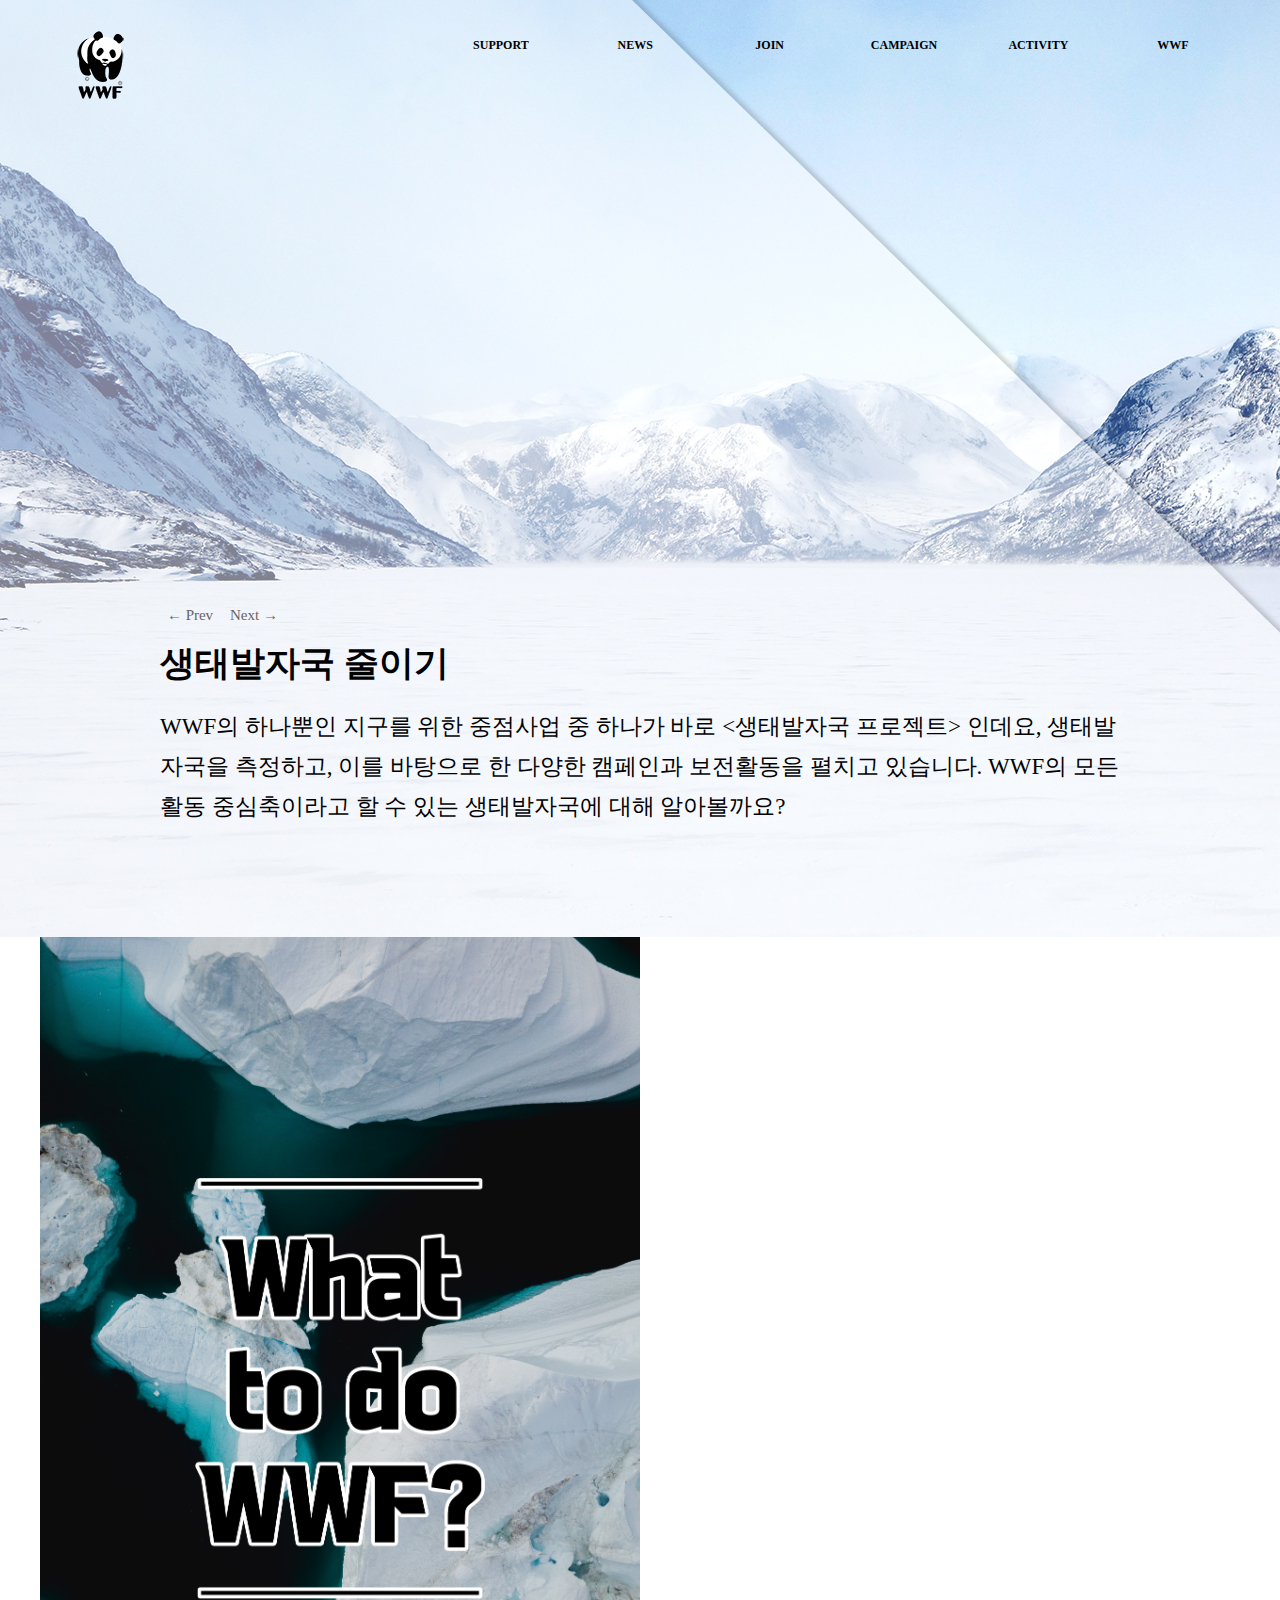
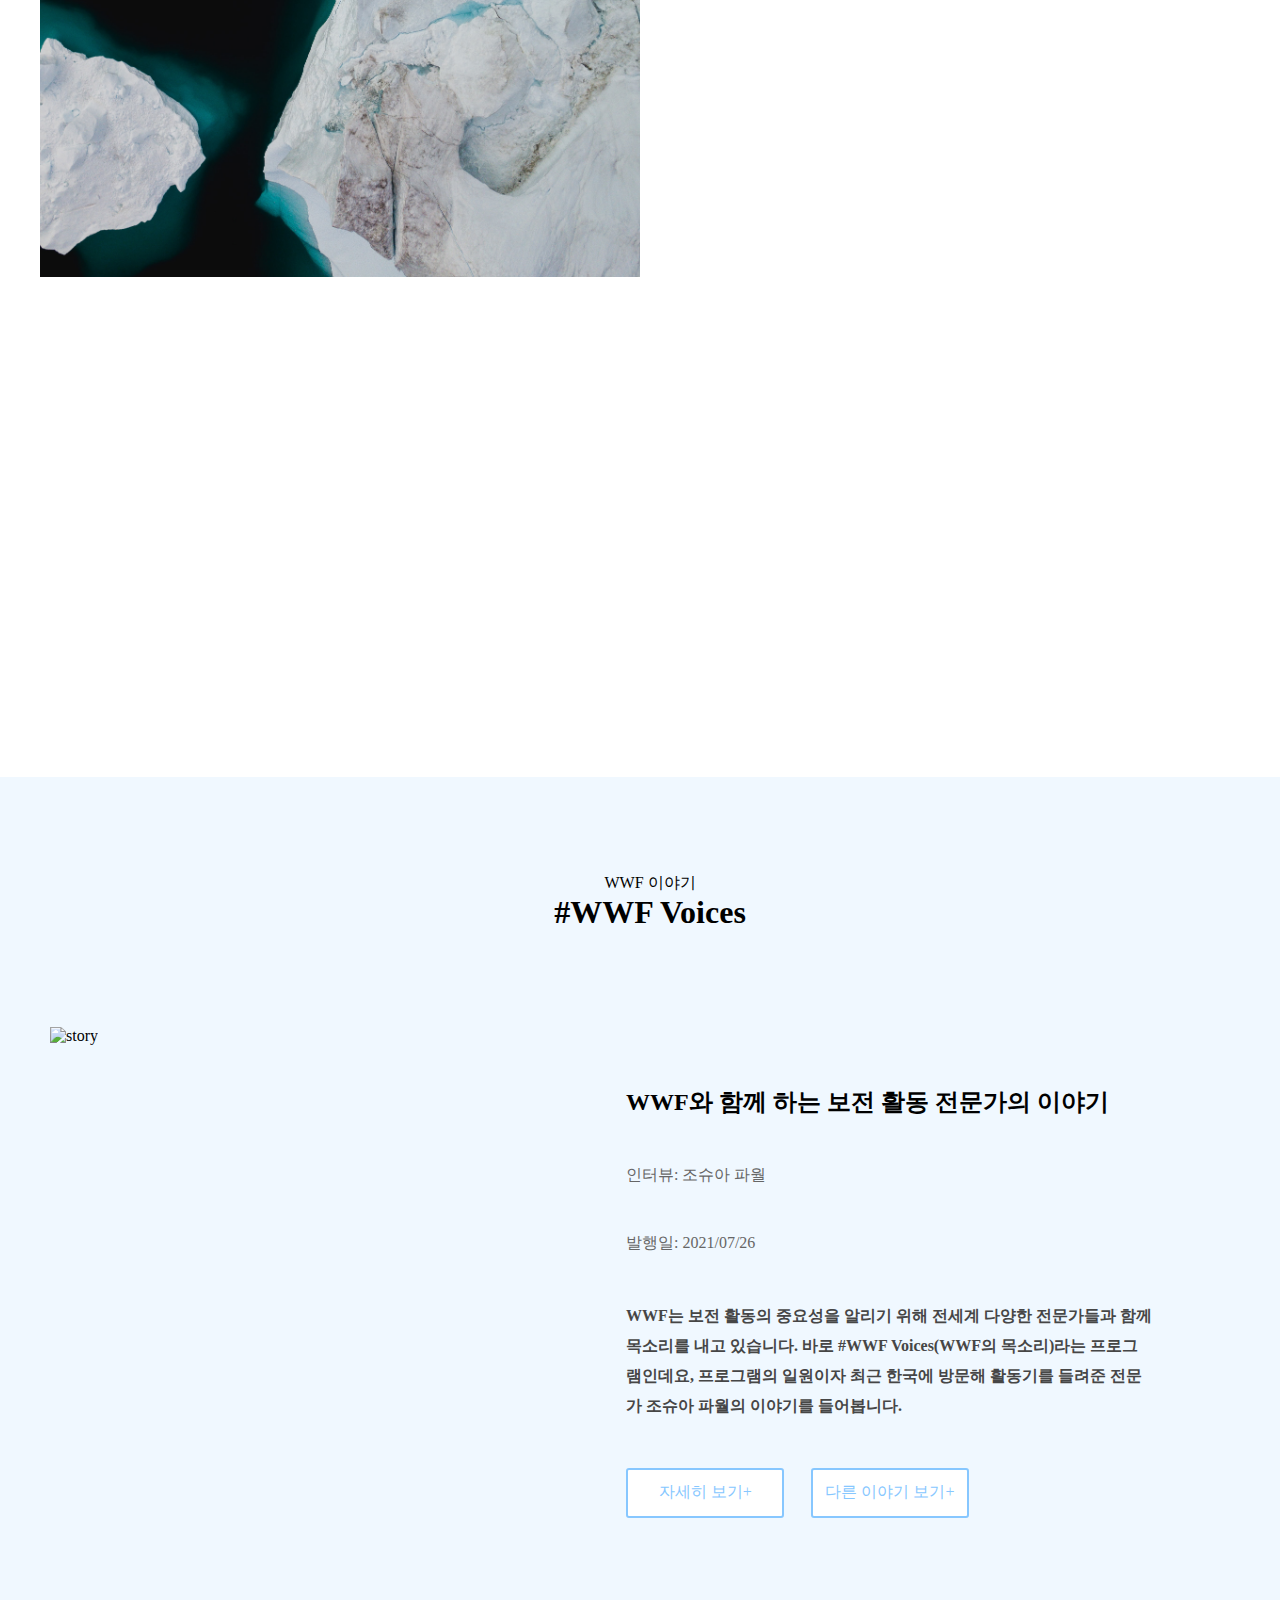
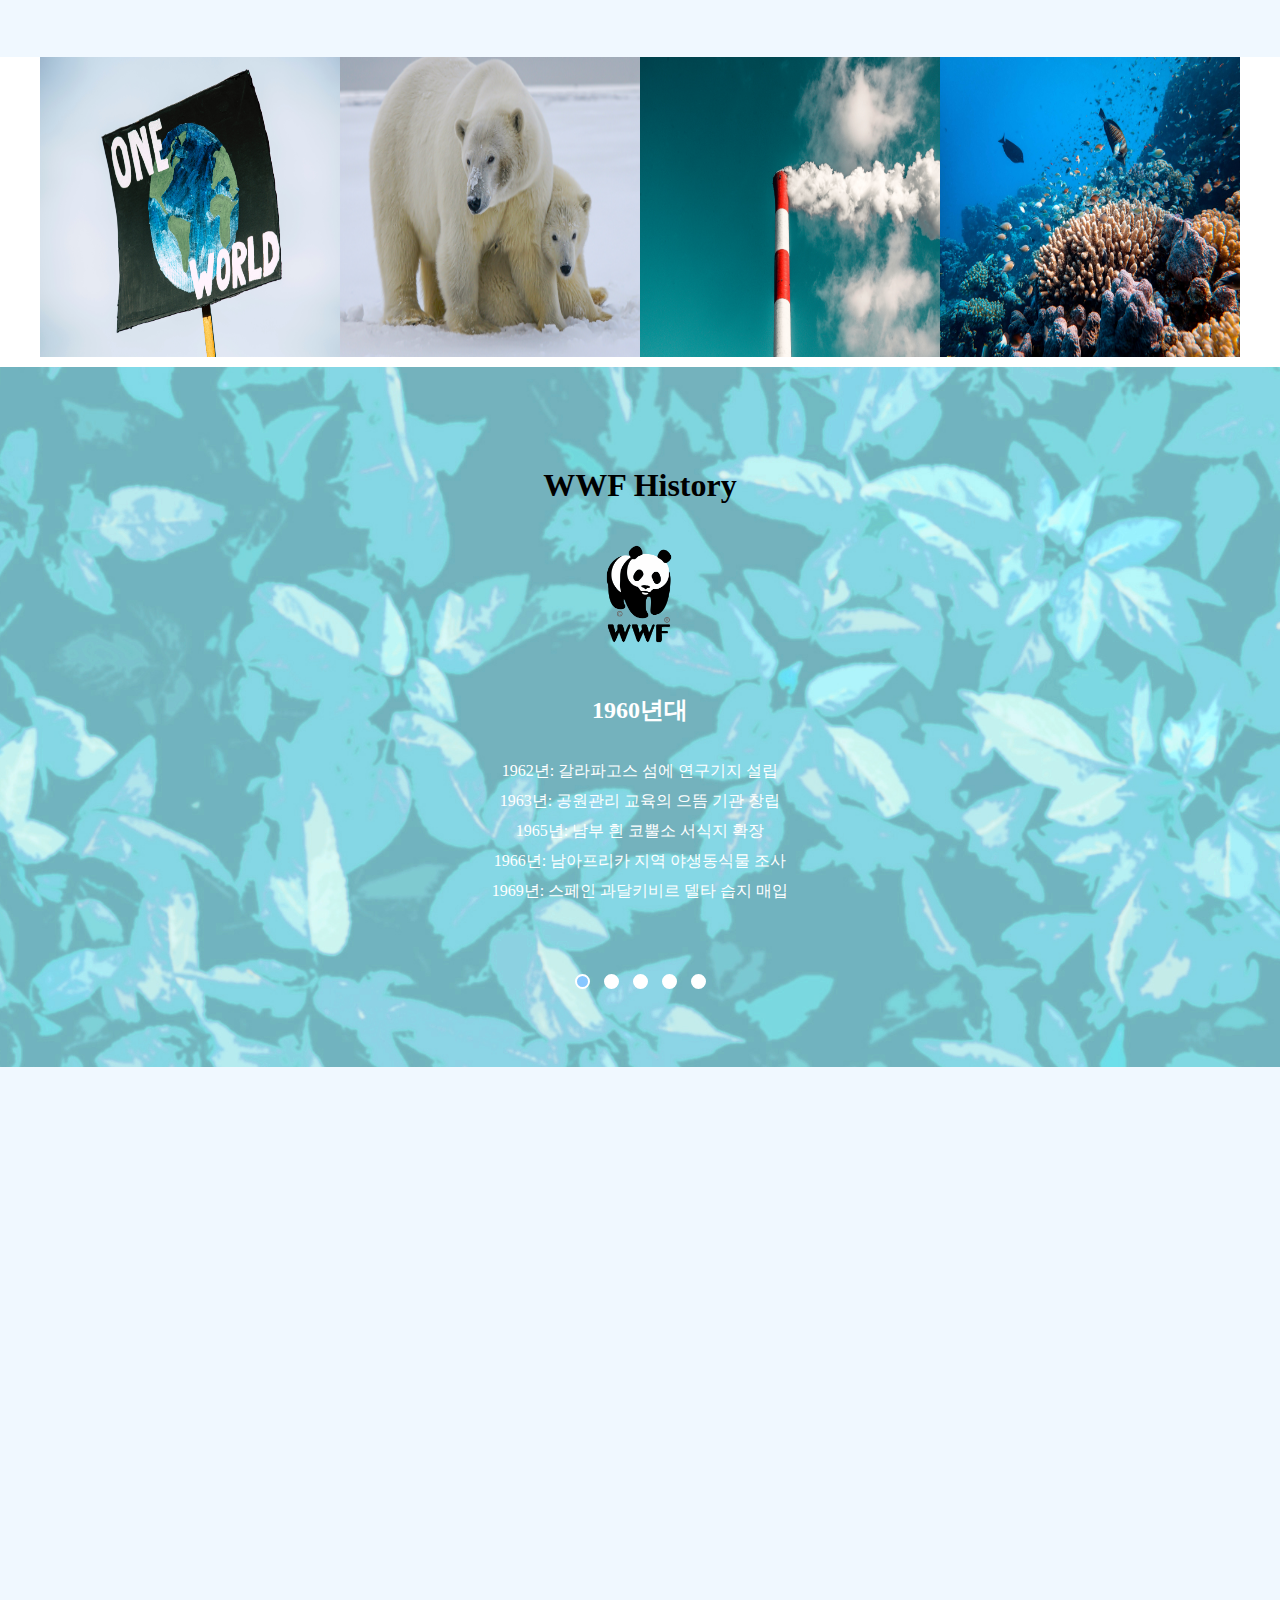
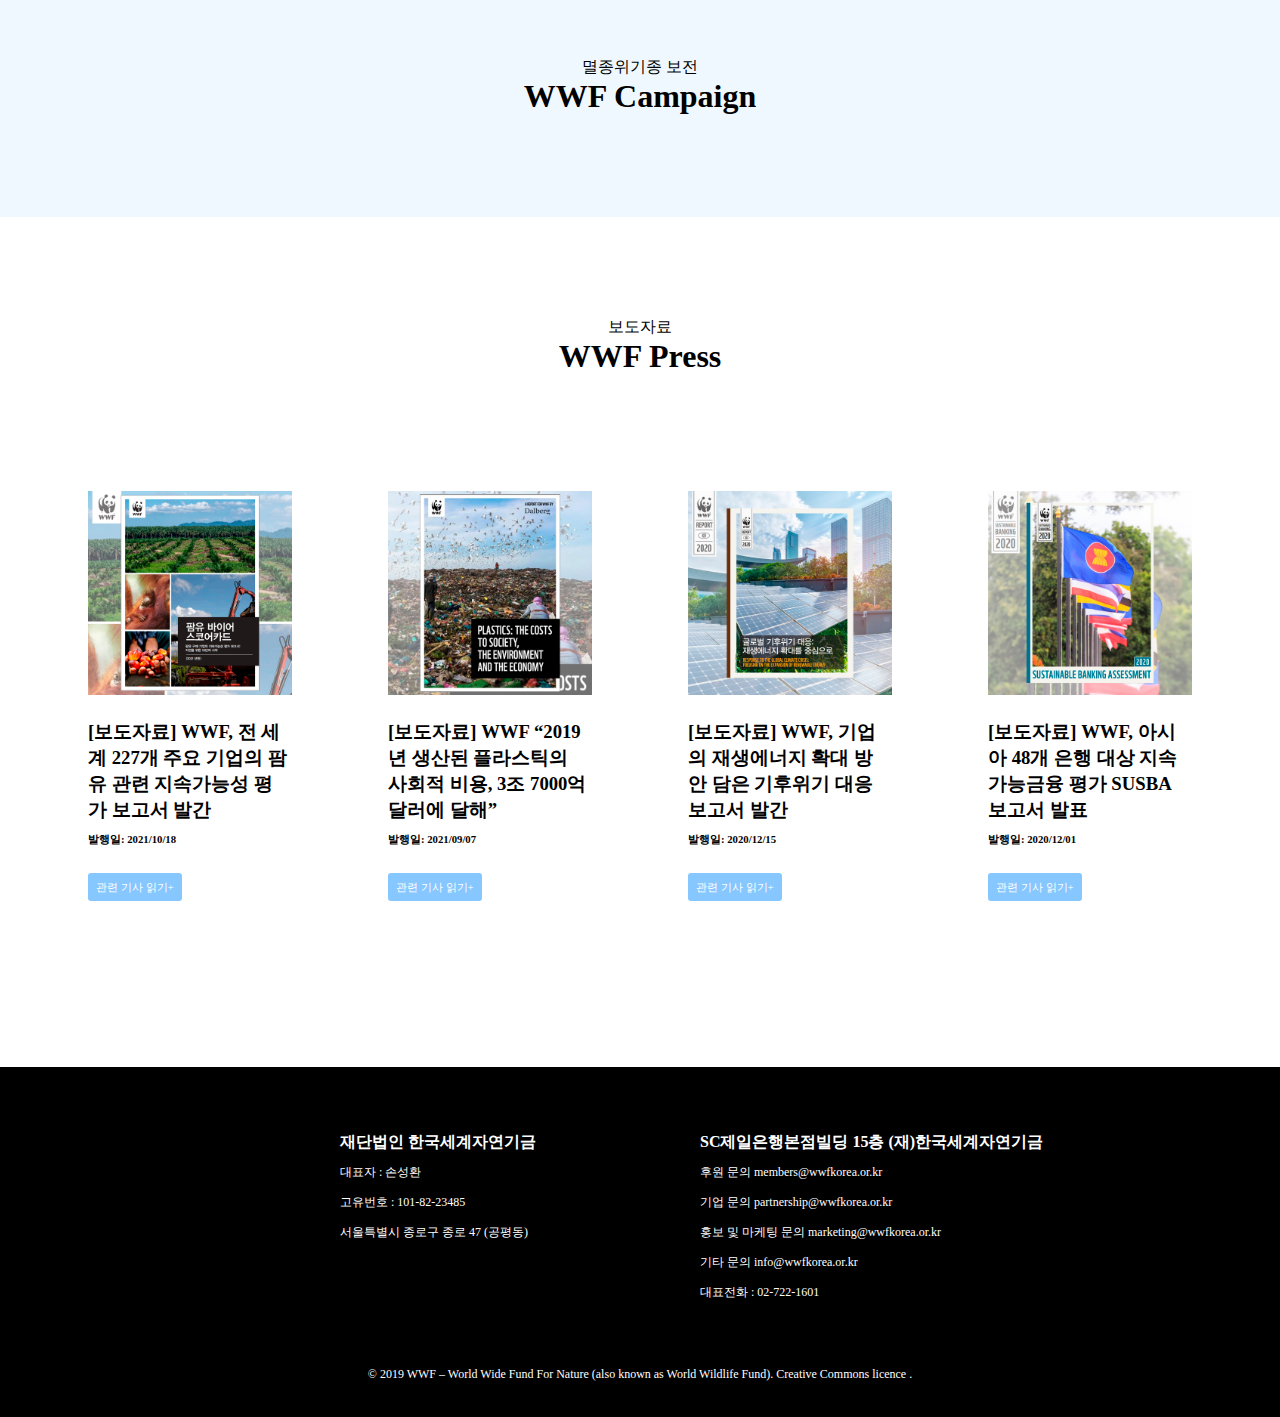
==== commit 1694effc: "revise" ====
--- a/index.html
+++ b/index.html
@@ -13,6 +13,7 @@
   <link rel="stylesheet" href="css/common.css">
   <link rel="stylesheet" href="css/main(max1199px).css">
   <link rel="stylesheet" href="css/main(max990px).css">
+  <link rel="stylesheet" href="css/main(max849px).css">
 
 
   <script src="https://ajax.googleapis.com/ajax/libs/jquery/3.6.0/jquery.min.js"></script>
@@ -21,6 +22,7 @@
   <script src="JS/movie.js"></script>
   <script src="JS/slide.js"></script>
   <script src="JS/counter.js"></script>
+  <script src="JS/slideToggle.js"></script>
 </head>
 
 <body>
@@ -29,6 +31,7 @@
       <div class="container">
         <nav>
           <a href="index.html"><img src="img/logo_small.png" alt="logo" id="logo"></a>
+          <img src="img/icon_menu.png" alt="icon_menu" class="menuButton">
           <ul class="menu">
             <li><a href="#">WWF</a>
               <ul class="sub">
--- a/css/main.css
+++ b/css/main.css
@@ -1,29 +1,18 @@
 @charset "utf-8";
 
-*{margin: 0; padding: 0; box-sizing: border-box;}
-ul, li, ol{list-style: none;}
-a{text-decoration: none; color: black;}
-body{font-family: 'YeolrinGothic-Light';}
+@media(min-width:1200px){
 
-.container{width: 1200px; height: 100%; margin: 0 auto;}
-
-#top{width: 100%; height: 937px; margin:0 auto; position:relative;}
-header{width: 100%; height: 100px; padding-top: 30px; position:absolute; top:0; left:0; right:0; margin:0 auto; z-index: 10;}
-nav{width: 100%; height:70px;}
-#logo{float: left; margin-left: 3%;}
-
-
-.menu{width: 70%; height: 70px; float: right; font-weight: bold;}
-.menu>li{width: 16%; line-height: 30px; text-align: center; font-size: 12px; float: right;}
-
-.sub{display: none;}
-.sub li{display: block;}
-.sub li:hover{text-decoration: underline;}
-
+  .container{width: 1200px; height: 100%; margin: 0 auto;}
 
 #slidewrap{width: 100%; height: 937px; overflow: hidden;}
 .slide{width: 500vw; position: relative; }
 .slide>li{width: 100vw; height: 937px; background-position: center; background-size: cover; float:left; position: relative;}
+.slidBox{width: 80%; margin-left: 10%; margin-top: 600px;}
+.slide>li h1{font-family: 'S-CoreDream-5Medium'; font-size: 35px; margin-top: 10px; margin-bottom: 20px;}
+.slide>li h1 sup{font-family: 'S-CoreDream-5Medium'; font-size: 20px;}
+.slide>li p{font-family: 'RIDIBatang'; font-size: 23px; line-height: 40px;}
+.previous{width: 60px; height: 30px; border: none; background-color:transparent; cursor: pointer; font-family: 'S-CoreDream-5Medium'; font-size: 15px; text-align: center; line-height: 10px; color: #666;}
+.next{width: 60px; height: 30px; border: none; background-color:transparent; cursor: pointer; font-family: 'S-CoreDream-5Medium'; font-size: 15px; text-align: center; line-height: 10px; color: #666;}
 
 
 #contents{width: 100%; height: 940px;}
@@ -79,7 +68,7 @@
 .wwfStorybox_left{width: 45%; height: 550px; float: left;}
 .wwfStorybox_left>img{width: 100%; height: 100%; background-size: cover; background-position: center;}
 
-.wwfStorybox_right{width: 55%; height: 550px; float: right; padding: 3%;}
+.wwfStorybox_right{width: 50%; height: 550px; float: left; padding: 3%;}
 
 .wwfStorybox_rightText{width: 100%; height: 100%; display: flex; flex-direction: column; justify-content: space-around;}
 .wwfStorybox_rightText h2{font-family: 'S-CoreDream-5Medium';}
@@ -99,6 +88,7 @@
 .movies_pic{display: flex; flex-direction: row; cursor: zoom-in;}
 .movie{display: flex; flex-direction: row; width: 100%; height: 100%; background-color: white; position: relative;}
 .movie:hover > img{opacity: 0.7;}
+.movie>img{width:100%; height: 300px;}
 .icon_video{position: absolute; top: 40%; left: 40%; display: none;}
 
 #pop {width: 100%; height: 100%; position: fixed; top: 0; left: 0; background: rgba(0, 0, 0, 0.8); display: none;}
@@ -122,11 +112,9 @@
 .dotBox{text-align: center;}
 
 .dot {cursor: pointer; width: 15px; height: 15px; margin: 0 5px; background-color: white; border-radius: 50%; display: inline-block; transition: background-color 0.5s ease; border: 2px solid white;}
-
 .active, .dot:hover {background-color: #87c7ff;}
 
 @-webkit-keyframes fade {from {opacity: .4} to {opacity: 1}}
-
 @keyframes fade {from {opacity: .4} to {opacity: 1}}
 
 
@@ -171,13 +159,4 @@
 .press_picBox h6{margin-bottom: 30px;}
 .press_picBox span{width: 100px; height: 50px; background-color: #87c7ff; color: white; border-radius: 3px; font-size: 11px; padding: 8px; cursor: pointer; font-family: 'S-CoreDream-4Regular';}
 
-footer{width: 100%; height: 350px; color: white; background-color: black;}
-#wwf_text{display: flex;}
-.wwf_left{width:50%; height: 300px; padding: 5%; padding-left: 25%; line-height: 30px;}
-.wwf_left ul>li>b{font-family: 'S-CoreDream-4Regular';}
-.wwf_right{width:50%; height: 300px; padding: 5%; line-height: 30px;}
-.wwf_right ul>li>b{font-family: 'S-CoreDream-4Regular';}
-.wwf_bottom{width: 100%; text-align: center;}
-.wwf_bottom>p{font-family: 'S-CoreDream-3Light'; font-size: 12px}
-.wwf_left>ul>li:not(:first-of-type){font-size: 12px;}
-.wwf_right>ul>li:not(:first-of-type){font-size: 12px;}+}--- a/css/common.css
+++ b/css/common.css
@@ -6,7 +6,7 @@
 a{text-decoration: none; color: black;}
 body{font-family: 'YeolrinGothic-Light';}
 
-.container{width: 1200px; height: 100%; margin: 0 auto;}
+.menuButton{display: none;}
 
 #top{width: 100%; height: 937px; margin:0 auto; position:relative;}
 header{width: 100%; height: 100px; padding-top: 30px; position:absolute; top:0; left:0; right:0; margin:0 auto; z-index: 10;}
@@ -41,7 +41,8 @@
   a{text-decoration: none; color: black;}
   body{font-family: 'YeolrinGothic-Light';}
   
-  
+  .menuButton{display: none;}
+
   #top{width: 100%; height: 937px; margin:0 auto; position:relative;}
   header{width: 100%; height: 100px; padding-top: 30px; position:absolute; top:0; left:0; right:0; margin:0 auto; z-index: 10;}
   nav{width: 100%; height:70px;}
@@ -69,14 +70,14 @@
   }
 
 
-
-  @media(min-width:600px) and (max-width: 990px){
+  @media(min-width:850px) and (max-width: 990px){
     *{margin: 0; padding: 0; box-sizing: border-box;}
     ul, li, ol{list-style: none;}
     a{text-decoration: none; color: black;}
     body{font-family: 'YeolrinGothic-Light';}
     
-    
+    .menuButton{display: none;}
+
     #top{width: 100%; height: 937px; margin:0 auto; position:relative;}
     header{width: 100%; height: 100px; padding-top: 30px; position:absolute; top:0; left:0; right:0; margin:0 auto; z-index: 10;}
     nav{width: 100%; height:70px;}
@@ -93,7 +94,7 @@
     
     footer{width: 100%; height: 350px; color: white; background-color: black;}
     #wwf_text{display: flex;}
-    .wwf_left{width:50%; height: 300px; padding: 5%; padding-left: 20%; line-height: 30px;}
+    .wwf_left{width:50%; height: 300px; padding: 5%; padding-left: 18%; line-height: 30px;}
     .wwf_left ul>li>b{font-family: 'S-CoreDream-4Regular';}
     .wwf_right{width:50%; height: 300px; padding: 5%; line-height: 30px;}
     .wwf_right ul>li>b{font-family: 'S-CoreDream-4Regular';}
@@ -101,4 +102,41 @@
     .wwf_bottom>p{font-family: 'S-CoreDream-3Light'; font-size: 12px}
     .wwf_left>ul>li:not(:first-of-type){font-size: 12px;}
     .wwf_right>ul>li:not(:first-of-type){font-size: 12px;}
+    }
+
+
+
+
+  @media(min-width:600px) and (max-width: 849px){
+    *{margin: 0; padding: 0; box-sizing: border-box;}
+    ul, li, ol{list-style: none;}
+    a{text-decoration: none; color: black;}
+    body{font-family: 'YeolrinGothic-Light';}
+    
+    
+    #top{width: 100%; height: 937px; margin:0 auto; position:relative;}
+    header{width: 100%; height: 100px; padding-top: 30px; position:absolute; top:0; left:0; right:0; margin:0 auto; z-index: 10;}
+    nav{width: 100%; height:70px; display: flex; justify-content: space-between; flex-flow: wrap;}
+    #logo{margin-left: 30px; display: block;}
+    .menuButton{cursor: pointer; margin-right: 3%; width: 40px; height: 40px; margin-top:10px;}
+    
+    
+    .menu{width: 100%; height: 70px; font-weight: bold; display:none;}
+    .menu>li{width: 100%; line-height: 30px; font-size: 12px; display: block;}
+    
+    .sub{display: none;}
+    .sub li{display: block;}
+    .sub li:hover{background-color: white; opacity: 0.8;}
+    
+    
+    footer{width: 100%; height: 380px; color: white; background-color: black;}
+    #wwf_text{display: flex;}
+    .wwf_left{width:50%; height: 300px; padding: 5%; padding-left: 10%; line-height: 30px;}
+    .wwf_left ul>li>b{font-family: 'S-CoreDream-4Regular';}
+    .wwf_right{width:50%; height: 300px; padding: 5%; line-height: 30px;}
+    .wwf_right ul>li>b{font-family: 'S-CoreDream-4Regular';}
+    .wwf_bottom{width: 100%; text-align: center; padding:3%}
+    .wwf_bottom>p{font-family: 'S-CoreDream-3Light'; font-size: 12px; padding: 1.55%;}
+    .wwf_left>ul>li:not(:first-of-type){font-size: 12px;}
+    .wwf_right>ul>li:not(:first-of-type){font-size: 12px;}
     }--- a/css/main(max990px).css
+++ b/css/main(max990px).css
@@ -85,11 +85,11 @@
 .another:hover{background-color: #87c7ff; color: white;}
 
 
-#movies{width: 100%; height: 1500px;}
-.movies_pic{cursor: zoom-in; width: 100%; display: flex; }
-.movie{display: flex; flex-wrap: row wrap; width: 100%; height: 100%; background-color: white; position: relative;}
+#movies{width: 100%; height: 600px; display: flex; justify-content: space-around;}
+.movies_pic{cursor: zoom-in; width: 100%;}
+.movie{width: 50%; height: 100%; background-color: white; position: relative; float: left; display: flex;}
 .movie:hover > img{opacity: 0.7;}
-.movie>img{width:100%; height: 300px;}
+.movie>img{width:100%; height: 300px; margin: 1% 1% 0 1%;}
 .icon_video{position: absolute; top: 40%; left: 40%; display: none;}
 
 #pop {width: 100%; height: 100%; position: fixed; top: 0; left: 0; background: rgba(0, 0, 0, 0.8); display: none;}
@@ -99,7 +99,7 @@
 .close{background-color: black; border: none; color: white; width: 5%; height: 5%; font-size: 20px; cursor: pointer; float: right;}
 
 
-#history{width: 100%; height: 700px; background-image: url(../img/pic_history.jpg); background-position: center; background-size: cover; margin: 10px auto 0;}
+#history{width: 100%; height: 700px; background-image: url(../img/pic_history.jpg); background-position: center; background-size: cover; margin: 11px auto 0;}
 .container>h1{text-align: center; padding-top: 100px;   font-family: 'S-CoreDream-5Medium';}
 .logoHistory{width: 70px; margin-top: 40px; margin-left:47%; float: left;}
 
@@ -120,14 +120,14 @@
 
 
 #protect{width: 100%; height: 1500px; background: aliceblue;}
-.protectBox{width: 100%; display: flex; flex-wrap: wrap;}
-.protectBox img{width: 25%;}
+.protectBox{width: 100%; float: left;}
+.protectBox img{width: 100%; }
 .protectBox h3{font-family: 'S-CoreDream-5Medium';}
 
-.space1{width:20%; background-color: white; margin-left: 5%; margin-top: -10%; padding: 1.5%; line-height: 28px; transform: translateY(100px); transition: all 1s; opacity: 0;}
-.space2{width:20%; background-color: white; margin-left: 5%; margin-top: -10%; padding: 1.5%; line-height: 28px; transform: translateY(100px); transition: all 1s; opacity: 0;}
-.space3{width:20%; background-color: white; margin-left: 5%; margin-top: -10%; padding: 1.5%; line-height: 28px; transform: translateY(100px); transition: all 1s; opacity: 0;}
-.space4{width:20%; background-color: white; margin-left: 5%; margin-top: -10%; padding: 1.5%; line-height: 28px; transform: translateY(100px); transition: all 1s; opacity: 0;}
+.space1{width:80%; background-color: white; margin-left: 5%; margin-top: -10%; padding: 1.5%; line-height: 28px; transform: translateY(100px); transition: all 1s; opacity: 0;}
+.space2{width:80%; background-color: white; margin-left: 5%; margin-top: -10%; padding: 1.5%; line-height: 28px; transform: translateY(100px); transition: all 1s; opacity: 0;}
+.space3{width:80%; background-color: white; margin-left: 5%; margin-top: -10%; padding: 1.5%; line-height: 28px; transform: translateY(100px); transition: all 1s; opacity: 0;}
+.space4{width:80%; background-color: white; margin-left: 5%; margin-top: -10%; padding: 1.5%; line-height: 28px; transform: translateY(100px); transition: all 1s; opacity: 0;}
 .space1 span{width: 100px; height: 50px; background-color: #87c7ff; border-radius: 3px; font-size: 11px; padding: 8px; margin-top: 5px; cursor: pointer; font-family: 'S-CoreDream-4Regular'; color: white;}
 .space2 span{width: 100px; height: 50px; background-color: #87c7ff; border-radius: 3px; font-size: 11px; padding: 8px; margin-top: 5px; cursor: pointer; font-family: 'S-CoreDream-4Regular'; color: white;}
 .space3 span{width: 100px; height: 50px; background-color: #87c7ff; border-radius: 3px; font-size: 11px; padding: 8px; margin-top: 5px; cursor: pointer; font-family: 'S-CoreDream-4Regular'; color: white;}
@@ -153,7 +153,7 @@
 .pressText>p{font-family: 'S-CoreDream-3Light';}
 .pressText h1{font-family: 'S-CoreDream-5Medium';}
 .pressBox{display: flex; flex-wrap: row nowrap; justify-content: space-around;}
-.press_picBox{width: 23%; height: 500px; background-color: white; padding: 3%;}
+.press_picBox{width: 23%; background-color: white; padding: 3%;}
 .press_picBox:hover{transform: scale(1.01); transition: all 0.1s ease-in;}
 .press_picBox>img{width: 100%; margin-bottom: 20px; cursor: pointer;}
 .press_picBox h3{margin-bottom: 10px; font-family: 'S-CoreDream-5Medium';}
--- a/css/main(max849px).css
+++ b/css/main(max849px).css
@@ -0,0 +1,162 @@
+@charset "utf-8";
+
+@media(min-width:600px) and (max-width: 849px){
+
+  .container{width: 100%; height: 100%; margin: 0 auto;}
+
+#slidewrap{width: 100%; height: 937px; overflow: hidden;}
+.slide{width: 500vw; position: relative; }
+.slide>li{width: 100vw; height: 937px; background-position: center; background-size: cover; float:left; position: relative;}
+.slidBox{width: 60%; margin-left: 19%; margin-top: 450px;}
+.slide>li h1{font-family: 'S-CoreDream-5Medium'; font-size: 35px; margin-top: 10px; margin-bottom: 20px;}
+.slide>li h1 sup{font-family: 'S-CoreDream-5Medium'; font-size: 20px;}
+.slide>li p{font-family: 'RIDIBatang'; font-size: 20px; line-height: 35px;}
+.previous{width: 60px; height: 30px; border: none; background-color:transparent; cursor: pointer; font-family: 'S-CoreDream-5Medium'; font-size: 13px; text-align: center; line-height: 10px; color: #666;}
+.next{width: 60px; height: 30px; border: none; background-color:transparent; cursor: pointer; font-family: 'S-CoreDream-5Medium'; font-size: 13px; text-align: center; line-height: 10px; color: #666;}
+
+
+#contents{width: 100%; height: 1000px;}
+.contents_right{width: 90%; height: 100%; float: left; margin-left: 5%;}
+.contents_work{width: 100%; height: 90%; margin: 8% 0 0 0; display: flex; flex-direction: column;}
+.workbox1{height: 20%; background-color: white; transform: translateY(100px); transition: all 1s; opacity: 0;}
+.workbox2{height: 20%; background-color: white; transform: translateY(100px); transition: all 1.2s; opacity: 0;}
+.workbox3{height: 20%; background-color: white; transform: translateY(100px); transition: all 1.4s; opacity: 0;}
+.workbox4{height: 20%; background-color: white; transform: translateY(100px); transition: all 1.6s; opacity: 0;}
+.workbox5{height: 20%; background-color: white; transform: translateY(100px); transition: all 1.8s; opacity: 0;}
+.workbox6{height: 20%; background-color: white; transform: translateY(100px); transition: all 2s; opacity: 0;}
+.workbox1:hover{background-color: aliceblue;}
+.workbox2:hover{background-color: aliceblue;}
+.workbox3:hover{background-color: aliceblue;}
+.workbox4:hover{background-color: aliceblue;}
+.workbox5:hover{background-color: aliceblue;}
+.workbox6:hover{background-color: aliceblue;}
+
+
+.work_icon img{width: 13%; float: left; margin-left: 6%; margin-top: 18px;}
+.work_text{width: 75%; height: 100%; float: right; display: flex; align-content: center; flex-direction: column; padding: 3%;}
+.work_text>h3{font-size: 18px; margin-bottom: 11px; font-family: 'S-CoreDream-5Medium';}
+.work_text p{font-size: 14px; line-height: 20px;}
+
+
+#middle{width: 100%; height: 1000px;}
+#middle>.container{display: flex; flex-direction: column;}
+.middle_right{width: 100%; height: 50%; order:1; display: block; margin-bottom: 50px;}
+.middle_left{width: 100%; height: 50%; padding: 3%; order:2; display: block;}
+.middle_textbox{text-align: center;}
+.middle_textbox>h1{font-size: 30px; margin-bottom: 30px; transform: translateY(100px); transition: all 2s; opacity: 0; font-family: 'S-CoreDream-5Medium'; color: #87c7ff;}
+.middle_textbox p{font-size: 15px; line-height: 25px; transform: translateY(100px); transition: all 2s; opacity: 0;}
+
+
+#counts{width: 100%; height: 25%; display: flex; justify-content: space-around; margin-top: 50px; transform: translateY(100px); transition: all 2s; opacity: 0;}
+.countBox1{width: 23%; height: 100%; text-align: center; padding-top: 5%;}
+.countBox2{width: 23%; height: 100%; text-align: center; padding-top: 5%;}
+.countBox3{width: 23%; height: 100%; text-align: center; padding-top: 5%;}
+.countBox4{width: 23%; height: 100%; text-align: center; padding-top: 5%;}
+.number{margin-bottom: 3%; font-family: 'S-CoreDream-5Medium'; color: #afd9fd;}
+.numberP{font-size: 11px; font-family: 'S-CoreDream-4Regular';color: rgb(134, 134, 134);}
+
+
+
+#wwfStory{width: 100%; height: 1350px; padding: 50px; background-color: aliceblue;}
+.wwfStorybox{width: 100%; height: 100%;}
+.wwfStorybox_index{width: 100%; height: 150px; display: flex; justify-content: center; align-items: center; margin-bottom: 20px;}
+.wwfStorybox_text{width: 100%; height: auto; text-align: center;}
+.wwfStorybox_text>p{font-family: 'S-CoreDream-3Light';}
+.wwfStorybox_text h1{font-family: 'S-CoreDream-5Medium';}
+
+.wwfStorybox_left{width: 100%; height: 550px; float: left;}
+.wwfStorybox_left>img{width: 100%; height: 100%; background-size: cover; background-position: center;}
+
+.wwfStorybox_right{width: 100%; height: 500px; float: right; padding: 3%;}
+
+.wwfStorybox_rightText{width: 100%; height: 100%; display: flex; flex-direction: column; justify-content: space-around;}
+.wwfStorybox_rightText h2{font-family: 'S-CoreDream-5Medium';}
+.wwfStorybox_rightText h4{line-height: 30px; color: rgb(70, 70, 70);}
+.wwfStorybox_rightText p{color: #666;}
+
+
+#detail{width: 100%; height: 50px; display: flex; }
+.more{width: 40%; height: 40px; border-radius: 3px; display: flex; justify-content:center; align-items:center; float:left; border:2px solid #87c7ff; cursor:pointer; font-family: 'S-CoreDream-4Regular'; color: #87c7ff; background-color: white;}
+.more span{font-size: 13px;}
+.more:hover{background-color: #87c7ff; color: white;}
+
+.another{width: 40%; height: 40px; border-radius: 3px; display: flex; justify-content:center; align-items:center; float: left; font-family: 'S-CoreDream-4Regular';  border: 2px solid  #87c7ff; cursor:pointer; color: #87c7ff; background-color: white; margin-left: 9%;}
+.another span{font-size: 13px;}
+.another:hover{background-color: #87c7ff; color: white;}
+
+
+#movies{width: 100%; height: 630px;}
+.movies_pic{cursor: zoom-in; width: 100%;}
+.movie{width: 48%; height: 100%; background-color: white; position: relative; float: left; margin: 1%;}
+.movie:hover > img{opacity: 0.7;}
+.movie>img{width: 100%; height: 300px;}
+.icon_video{position: absolute; top: 40%; left: 40%; display: none;}
+
+#pop {width: 100%; height: 100%; position: fixed; top: 0; left: 0; background: rgba(0, 0, 0, 0.8); display: none;}
+.popup{width: 100%; height: 80%; background-color: black; position: absolute; top: 50%; left: 50%; display: none; z-index: 3; transform: translate(-50%,-50%);}
+
+
+.close{background-color: black; border: none; color: white; width: 5%; height: 5%; font-size: 20px; cursor: pointer; float: right;}
+
+
+#history{width: 100%; height: 700px; background-image: url(../img/pic_history.jpg); background-position: center; background-size: cover; margin: 11px auto 0;}
+.container>h1{text-align: center; padding-top: 100px;   font-family: 'S-CoreDream-5Medium';}
+.logoHistory{width: 70px; margin-top: 40px; margin-left:47%; float: left;}
+
+.historyBox{width: 80%; height: 200px; margin: 190px auto 80px; text-align: center; }
+.historyBox {-webkit-animation-name: fade; -webkit-animation-duration: 1.5s; animation-name: fade; animation-duration: 1.5s;}
+.historyBox h2{width: 100%; color: white; font-family: 'S-CoreDream-5Medium';}
+.historyBox:not(:first-of-type){display: none;}
+.historyBox ul{width: 100%; margin-top: 30px; display: flex; flex-direction: column;}
+.historyBox ul li{line-height: 30px; color: white; font-family: 'S-CoreDream-4Regular';}
+
+.dotBox{text-align: center;}
+
+.dot {cursor: pointer; width: 15px; height: 15px; margin: 0 5px; background-color: white; border-radius: 50%; display: inline-block; transition: 0.5s ease; border: 2px solid white;}
+.active, .dot:hover {background-color: #87c7ff;}
+
+@-webkit-keyframes fade {from {opacity: .4} to {opacity: 1}}
+@keyframes fade {from {opacity: .4} to {opacity: 1}}
+
+
+#protect{width: 100%; height: 1500px; background: aliceblue;}
+.protectBox{width: 100%; height: 1300px; padding-left: 20px;}
+.protectBox img{width: 46%; margin-left: 2%; float:left;}
+.protectBox h3{font-family: 'S-CoreDream-5Medium';}
+
+.space1{width:35%; background-color: white; margin-left: 13%; margin-top: -105%; padding: 1.5%; line-height: 28px; transform: translateY(100px); transition: all 1s; opacity: 0; float: left;}
+.space2{width:35%; background-color: white; margin-left: 61%; margin-top: -105%; padding: 1.5%; line-height: 28px; transform: translateY(100px); transition: all 1s; opacity: 0; float: left;}
+.space3{width:35%; background-color: white; margin-left: 13%; margin-top: -10%; padding: 1.5%; line-height: 28px; transform: translateY(100px); transition: all 1s; opacity: 0; float: left;}
+.space4{width:35%; background-color: white; margin-left: 61%; margin-top: -10%; padding: 1.5%; line-height: 28px; transform: translateY(100px); transition: all 1s; opacity: 0; float: left;}
+.space1 span{width: 100px; height: 50px; background-color: #87c7ff; border-radius: 3px; font-size: 11px; padding: 8px; margin-top: 5px; cursor: pointer; font-family: 'S-CoreDream-4Regular'; color: white;}
+.space2 span{width: 100px; height: 50px; background-color: #87c7ff; border-radius: 3px; font-size: 11px; padding: 8px; margin-top: 5px; cursor: pointer; font-family: 'S-CoreDream-4Regular'; color: white;}
+.space3 span{width: 100px; height: 50px; background-color: #87c7ff; border-radius: 3px; font-size: 11px; padding: 8px; margin-top: 5px; cursor: pointer; font-family: 'S-CoreDream-4Regular'; color: white;}
+.space4 span{width: 100px; height: 50px; background-color: #87c7ff; border-radius: 3px; font-size: 11px; padding: 8px; margin-top: 5px; cursor: pointer; font-family: 'S-CoreDream-4Regular'; color: white;}
+.space1 p{font-size: 14px; line-height: 25px; margin: 10px auto;}
+.space2 p{font-size: 14px; line-height: 25px; margin: 10px auto;}
+.space3 p{font-size: 14px; line-height: 25px; margin: 10px auto;}
+.space4 p{font-size: 14px; line-height: 25px; margin: 10px auto;}
+
+
+.elephant{transform: translateY(100px); transition: all 1s; opacity: 0; margin-bottom: 150px;}
+.panda{ transform: translateY(100px); transition: all 1.2s; opacity: 0; margin-bottom: 150px;}
+.tiger{ transform: translateY(100px); transition: all 1.4s; opacity: 0;}
+.polarbear{transform: translateY(100px); transition: all 1.6s; opacity: 0;}
+
+.protectText{width: 100%; height: 100px; padding: 5%; text-align: center;}
+.protectText>p{font-family: 'S-CoreDream-3Light';}
+.protectText h1{font-family: 'S-CoreDream-5Medium';}
+
+
+#press{width: 100%; height: 1500px; padding-top: 100px;}
+.pressText{width:100%; text-align: center; margin-bottom: 80px;}
+.pressText>p{font-family: 'S-CoreDream-3Light';}
+.pressText h1{font-family: 'S-CoreDream-5Medium';}
+.press_picBox{width: 50%; background-color: white; padding: 3%; float: left; margin-bottom: 60px;}
+.press_picBox:hover{transform: scale(1.01); transition: all 0.1s ease-in;}
+.press_picBox>img{width: 100%; margin-bottom: 20px; cursor: pointer;}
+.press_picBox h3{margin-bottom: 10px; font-family: 'S-CoreDream-5Medium';}
+.press_picBox h6{margin-bottom: 30px;}
+.press_picBox span{width: 100px; height: 50px; background-color: #87c7ff; color: white; border-radius: 3px; font-size: 11px; padding: 8px; cursor: pointer; font-family: 'S-CoreDream-4Regular';}
+
+}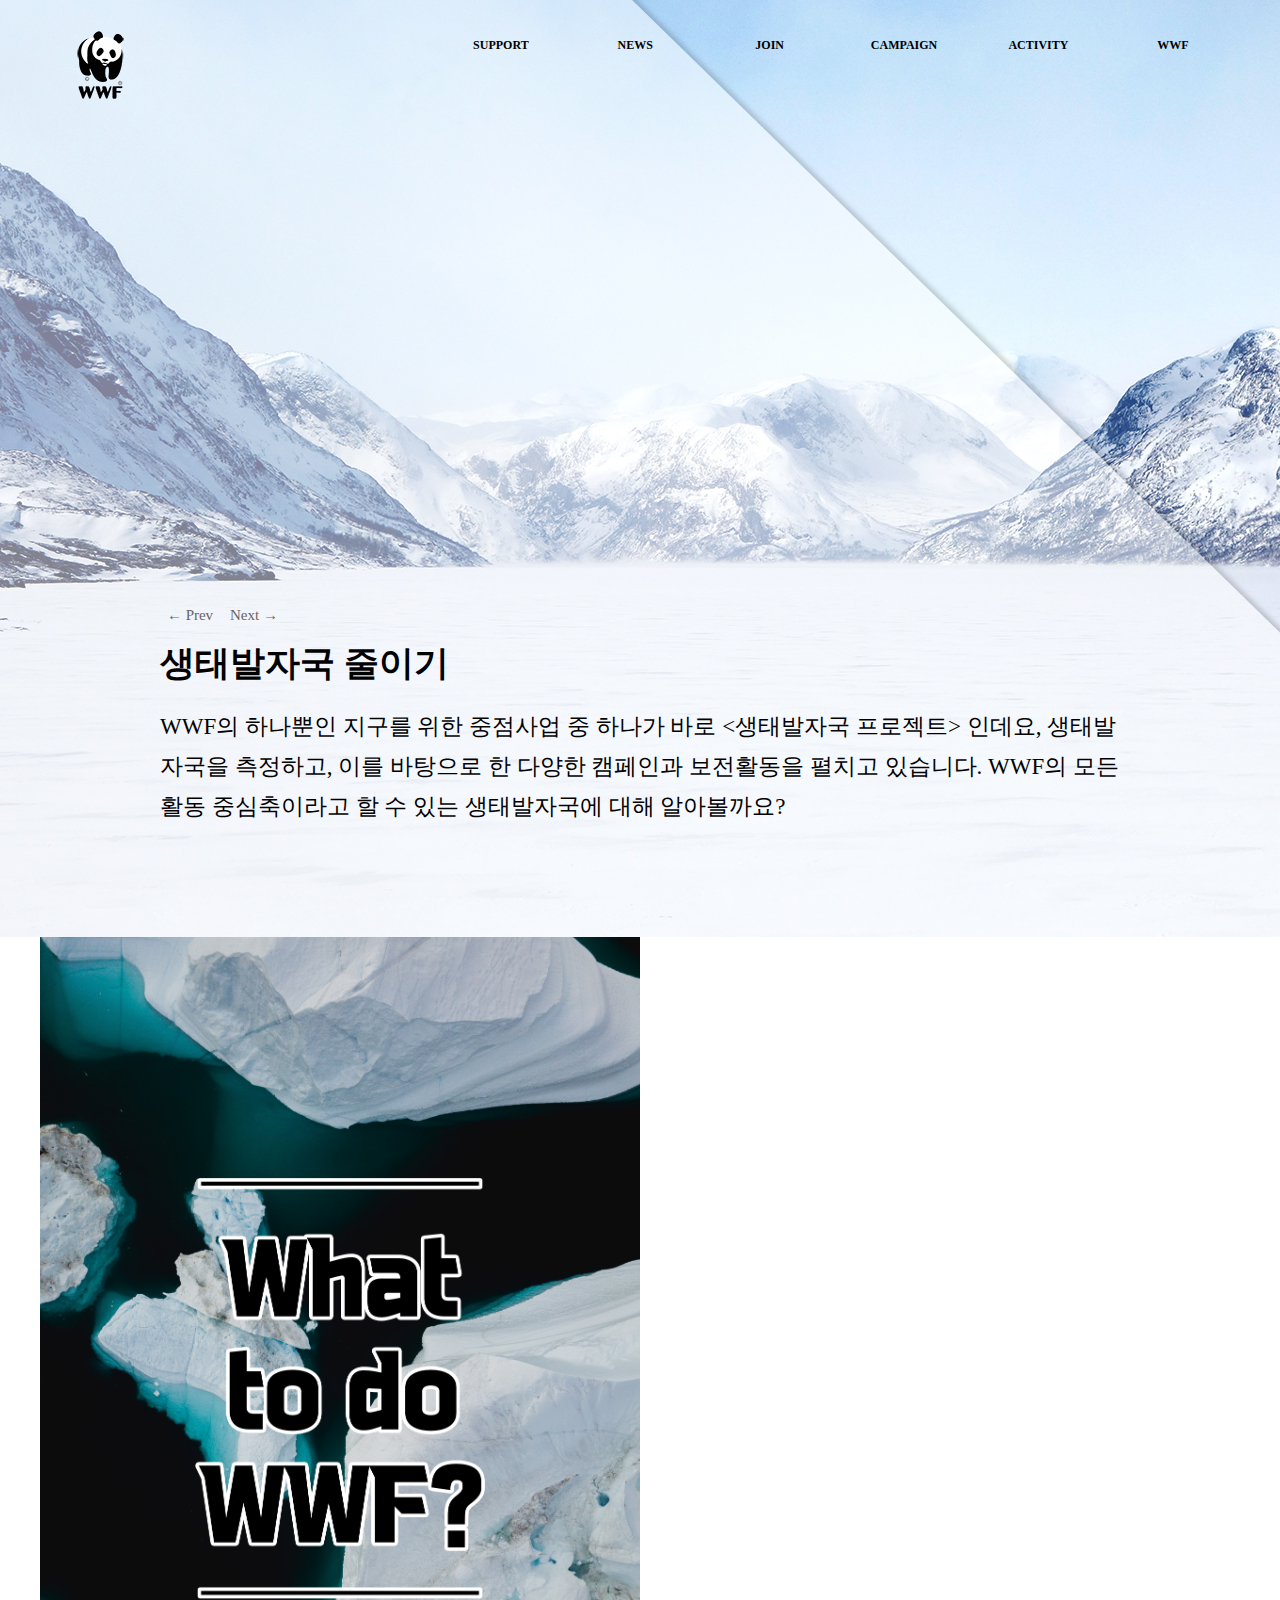
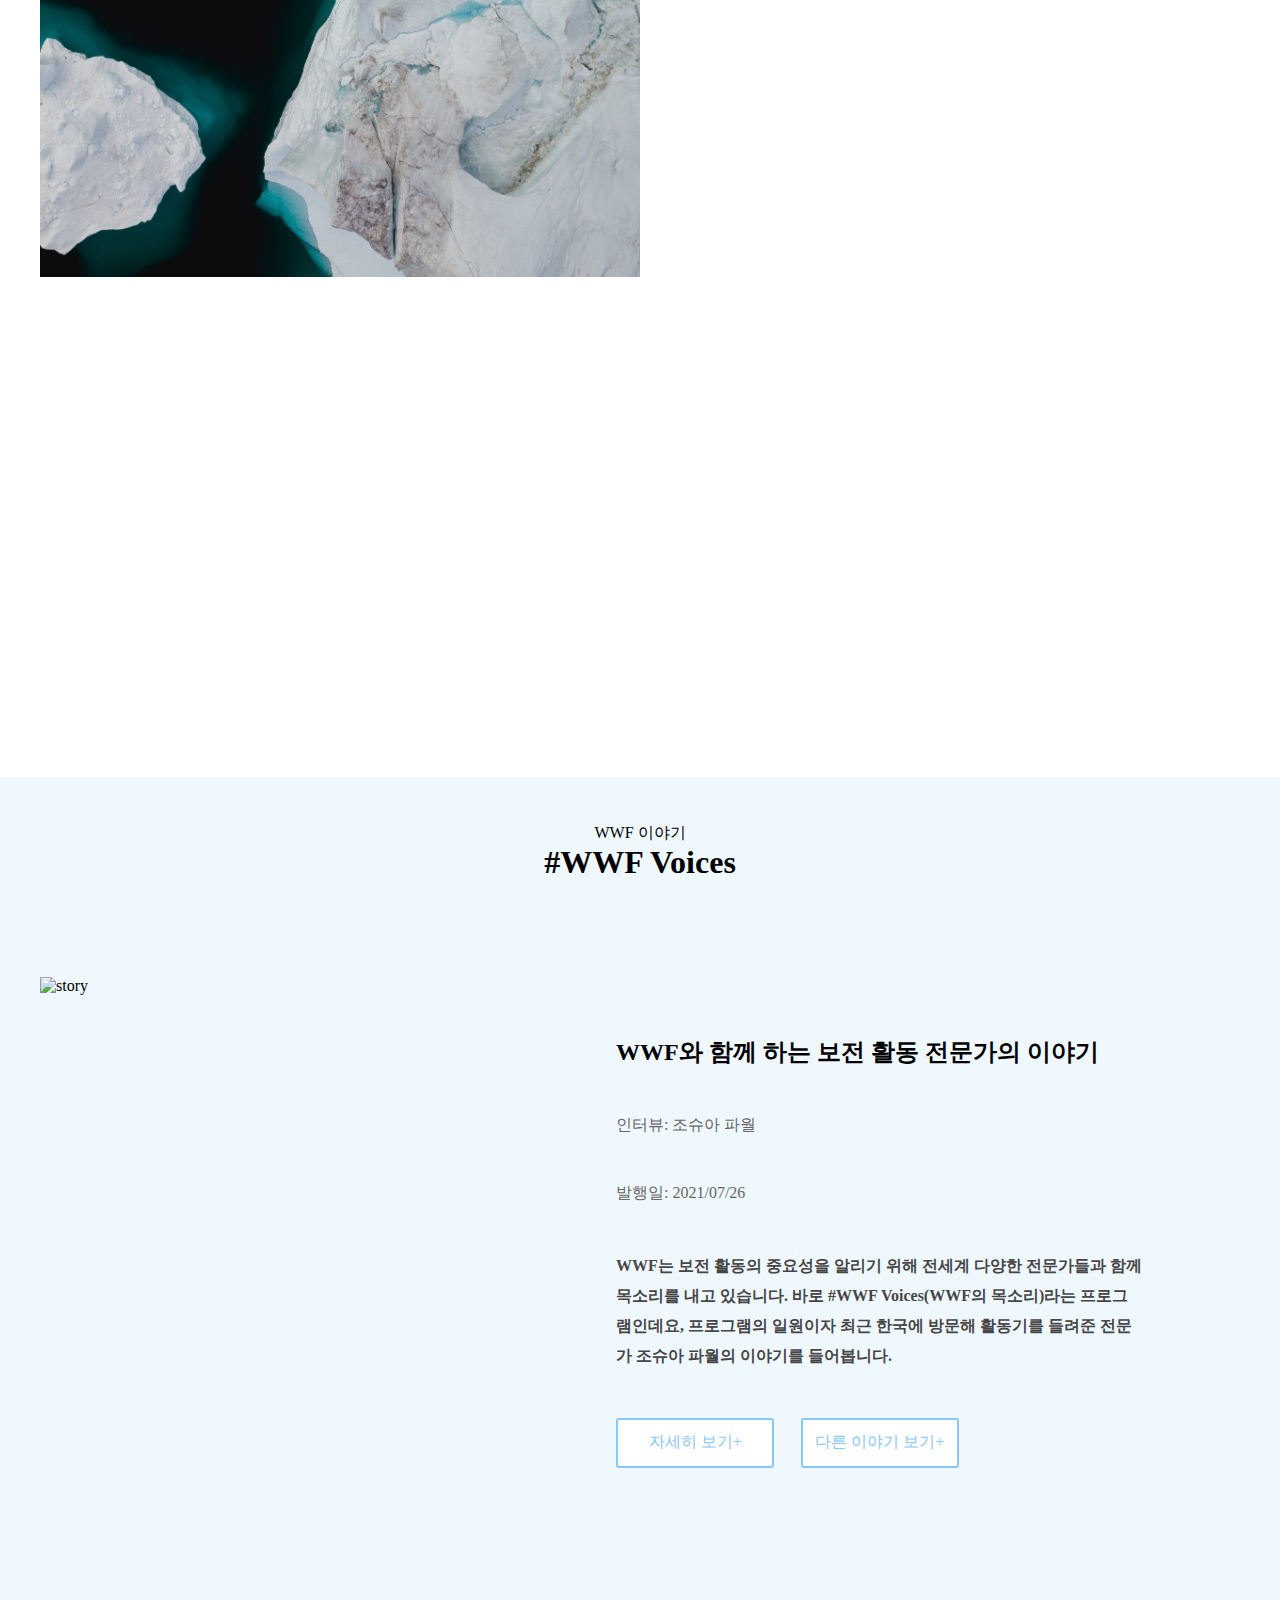
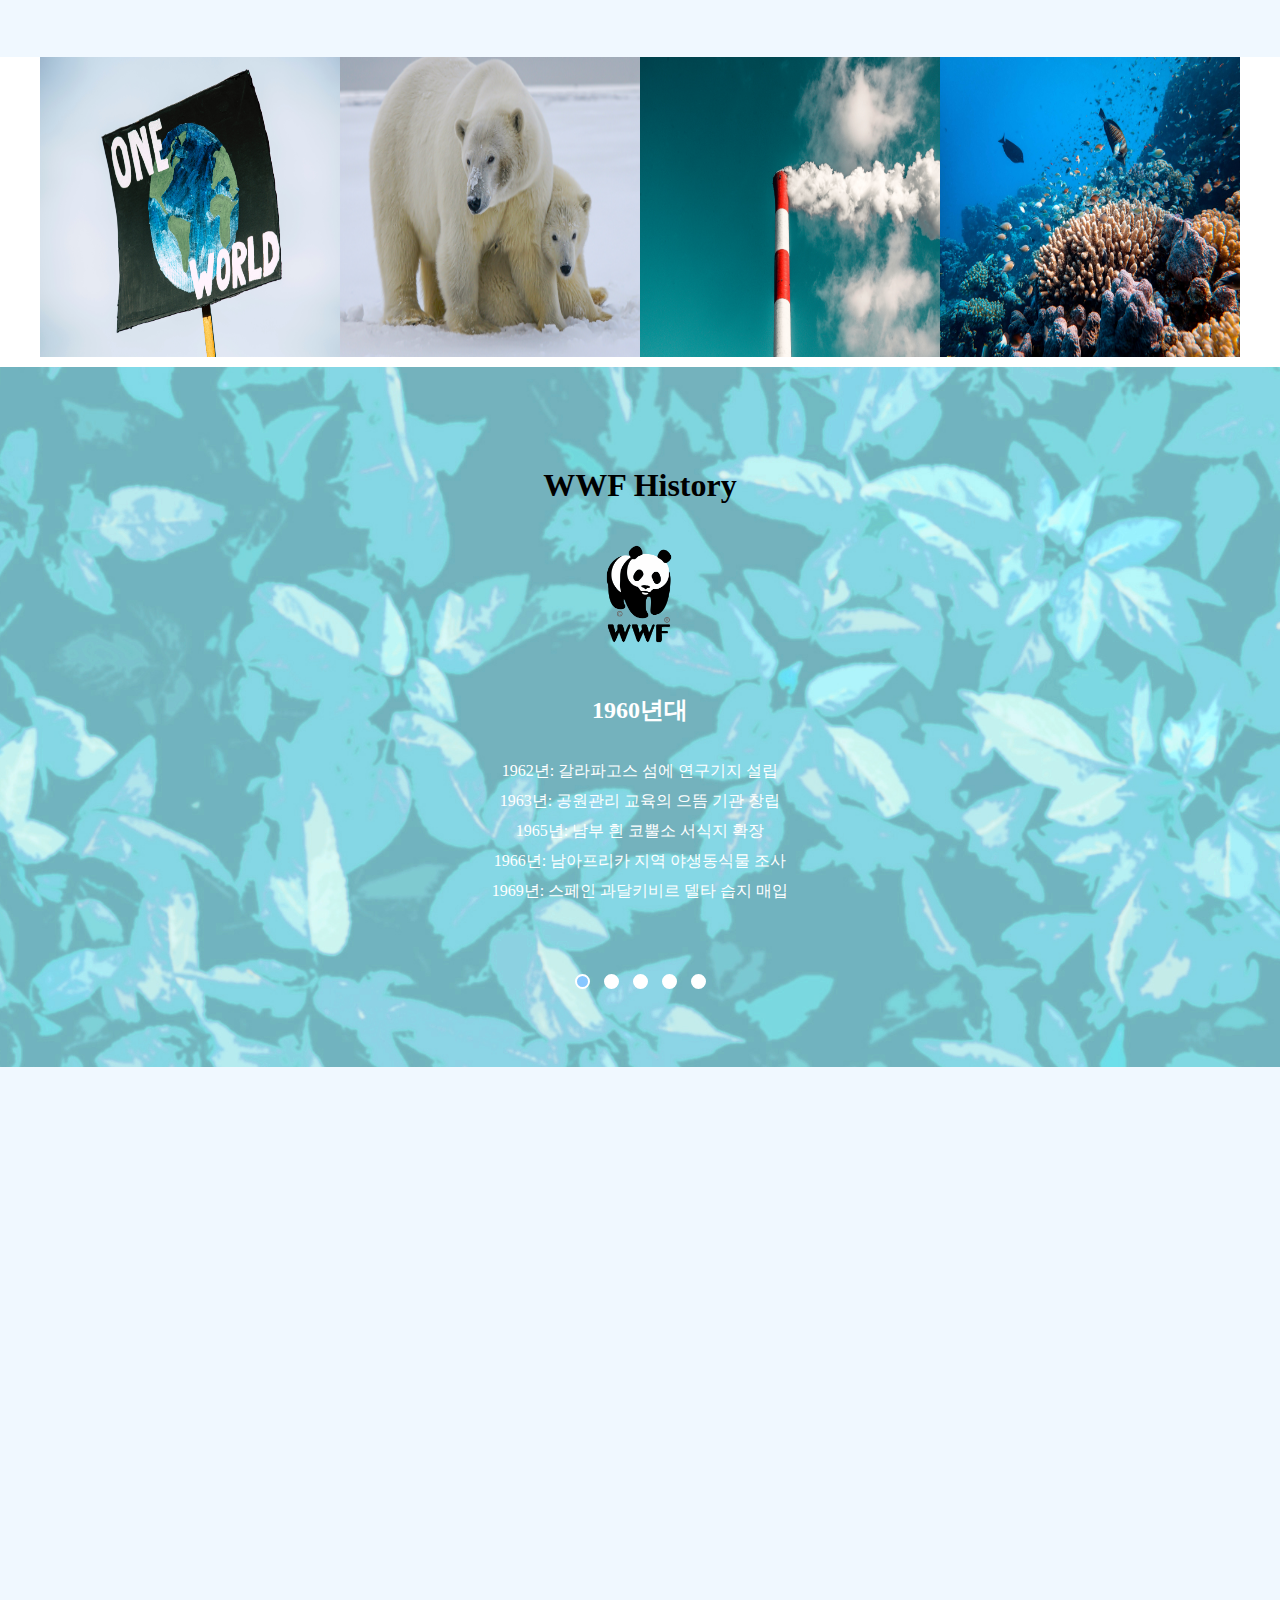
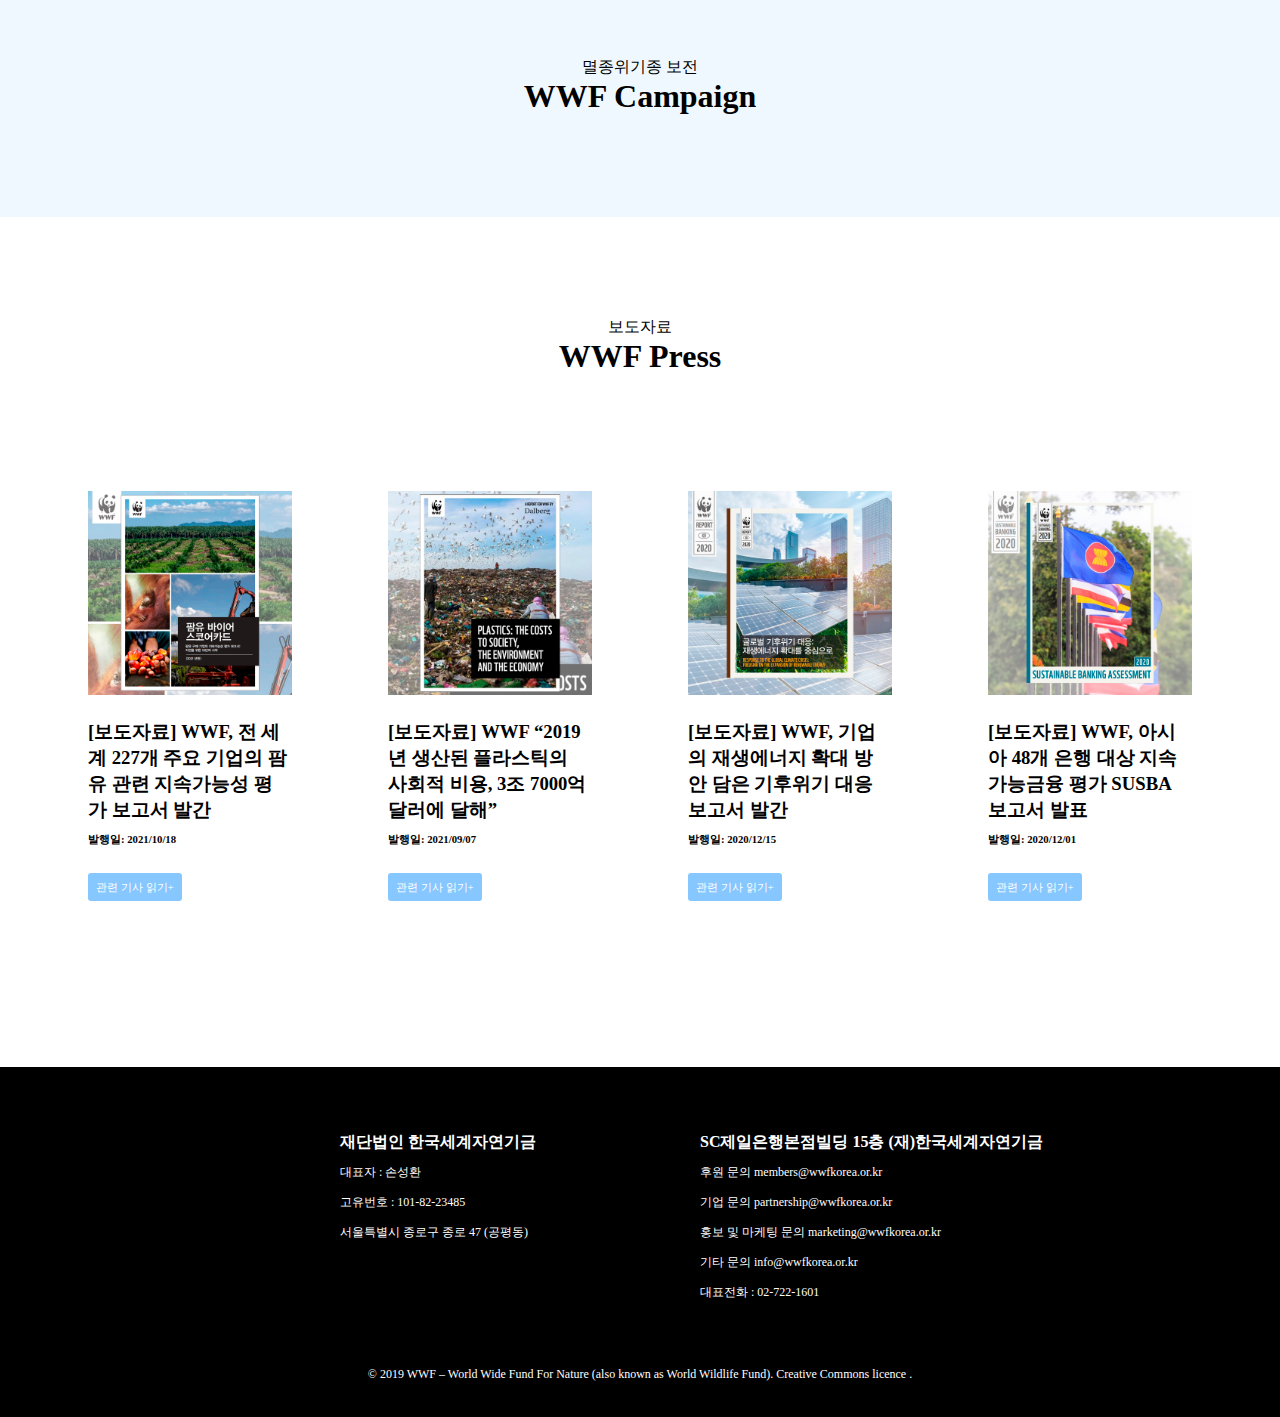
==== commit f2a6ea8f: "revise" ====
--- a/index.html
+++ b/index.html
@@ -14,6 +14,7 @@
   <link rel="stylesheet" href="css/main(max1199px).css">
   <link rel="stylesheet" href="css/main(max990px).css">
   <link rel="stylesheet" href="css/main(max849px).css">
+  <link rel="stylesheet" href="css/main(max600px).css">
 
 
   <script src="https://ajax.googleapis.com/ajax/libs/jquery/3.6.0/jquery.min.js"></script>
--- a/css/main.css
+++ b/css/main.css
@@ -1,6 +1,6 @@
 @charset "utf-8";
 
-@media(min-width:1200px){
+@media(min-width:1217px){
 
   .container{width: 1200px; height: 100%; margin: 0 auto;}
 
@@ -58,8 +58,8 @@
 
 
 
-#wwfStory{width: 100%; height: 880px; padding: 50px; background-color: aliceblue;}
-.wwfStorybox{width: 100%; height: 100%;}
+#wwfStory{width: 100%; height: 880px; background-color: aliceblue;}
+.wwfStorybox{width: 1200px; height: 100%; margin: 0 auto;}
 .wwfStorybox_index{width: 100%; height: 150px; display: flex; justify-content: center; align-items: center; margin-bottom: 50px;}
 .wwfStorybox_text{width: 20%; height: auto; text-align: center;}
 .wwfStorybox_text>p{font-family: 'S-CoreDream-3Light';}
--- a/css/common.css
+++ b/css/common.css
@@ -107,7 +107,7 @@
 
 
 
-  @media(min-width:600px) and (max-width: 849px){
+  @media(min-width:601px) and (max-width: 849px){
     *{margin: 0; padding: 0; box-sizing: border-box;}
     ul, li, ol{list-style: none;}
     a{text-decoration: none; color: black;}
@@ -122,21 +122,56 @@
     
     
     .menu{width: 100%; height: 70px; font-weight: bold; display:none;}
-    .menu>li{width: 100%; line-height: 30px; font-size: 12px; display: block;}
+    .menu > li{width: 100%; line-height: 30px; font-size: 15px; display: block; padding-left:5%; padding-top:1%;}
     
     .sub{display: none;}
-    .sub li{display: block;}
-    .sub li:hover{background-color: white; opacity: 0.8;}
+    .sub li{display: block; font-size: 12px; }
+    .sub li:hover{text-decoration: underline;}
     
     
     footer{width: 100%; height: 380px; color: white; background-color: black;}
-    #wwf_text{display: flex;}
+    #wwf_text{display: flex; width: 100%;}
     .wwf_left{width:50%; height: 300px; padding: 5%; padding-left: 10%; line-height: 30px;}
     .wwf_left ul>li>b{font-family: 'S-CoreDream-4Regular';}
     .wwf_right{width:50%; height: 300px; padding: 5%; line-height: 30px;}
     .wwf_right ul>li>b{font-family: 'S-CoreDream-4Regular';}
-    .wwf_bottom{width: 100%; text-align: center; padding:3%}
+    .wwf_bottom{width: 100%; text-align: center; padding:3%; background: black;}
     .wwf_bottom>p{font-family: 'S-CoreDream-3Light'; font-size: 12px; padding: 1.55%;}
     .wwf_left>ul>li:not(:first-of-type){font-size: 12px;}
     .wwf_right>ul>li:not(:first-of-type){font-size: 12px;}
-    }+    }
+
+
+    @media(max-width:600px){
+      *{margin: 0; padding: 0; box-sizing: border-box;}
+      ul, li, ol{list-style: none;}
+      a{text-decoration: none; color: black;}
+      body{font-family: 'YeolrinGothic-Light';}
+      
+      
+      #top{width: 100%; height: 937px; margin:0 auto; position:relative;}
+      header{width: 100%; height: 100px; padding-top: 30px; position:absolute; top:0; left:0; right:0; margin:0 auto; z-index: 10;}
+      nav{width: 100%; height:70px; display: flex; justify-content: space-between; flex-flow: wrap;}
+      #logo{margin-left: 30px; display: block;}
+      .menuButton{cursor: pointer; margin-right: 3%; width: 40px; height: 40px; margin-top:10px;}
+      
+      
+      .menu{width: 100%; height: 70px; font-weight: bold; display:none;}
+      .menu > li{width: 100%; line-height: 30px; font-size: 15px; display: block; padding-left:5%; padding-top:1%;}
+      
+      .sub{display: none;}
+      .sub li{display: block; font-size: 12px; }
+      .sub li:hover{text-decoration: underline;}
+      
+      
+      footer{width: 100%; height: 430px; color: white; background-color: black;}
+      #wwf_text{display: flex;}
+      .wwf_left{width:50%; height: 350px; padding: 6%; padding-left: 10%; line-height: 30px;}
+      .wwf_left ul>li>b{font-family: 'S-CoreDream-4Regular';}
+      .wwf_right{width:50%; height: 350px; padding: 6%; line-height: 30px;}
+      .wwf_right ul>li>b{font-family: 'S-CoreDream-4Regular';}
+      .wwf_bottom{width: 100%; height: 50px; text-align: center; padding:3%}
+      .wwf_bottom>p{font-family: 'S-CoreDream-3Light'; font-size: 12px; padding: 2%;}
+      .wwf_left>ul>li:not(:first-of-type){font-size: 12px;}
+      .wwf_right>ul>li:not(:first-of-type){font-size: 12px;}
+      }--- a/css/main(max1199px).css
+++ b/css/main(max1199px).css
@@ -1,6 +1,6 @@
 @charset "utf-8";
 
-@media(min-width:991px) and (max-width: 1199px){
+@media(min-width:991px) and (max-width: 1216px){
 
   .container{width: 100%; height: 100%; margin: 0 auto;}
 
--- a/css/main(max990px).css
+++ b/css/main(max990px).css
@@ -1,6 +1,6 @@
 @charset "utf-8";
 
-@media(min-width:600px) and (max-width: 990px){
+@media(min-width:850px) and (max-width: 990px){
 
   .container{width: 100%; height: 100%; margin: 0 auto;}
 
@@ -8,9 +8,9 @@
 .slide{width: 500vw; position: relative; }
 .slide>li{width: 100vw; height: 937px; background-position: center; background-size: cover; float:left; position: relative;}
 .slidBox{width: 60%; margin-left: 19%; margin-top: 450px;}
-.slide>li h1{font-family: 'S-CoreDream-5Medium'; font-size: 30px; margin-top: 10px; margin-bottom: 20px;}
+.slide>li h1{font-family: 'S-CoreDream-5Medium'; font-size: 35px; margin-top: 10px; margin-bottom: 20px;}
 .slide>li h1 sup{font-family: 'S-CoreDream-5Medium'; font-size: 20px;}
-.slide>li p{font-family: 'RIDIBatang'; font-size: 18px; line-height: 35px;}
+.slide>li p{font-family: 'RIDIBatang'; font-size: 20px; line-height: 35px;}
 .previous{width: 60px; height: 30px; border: none; background-color:transparent; cursor: pointer; font-family: 'S-CoreDream-5Medium'; font-size: 13px; text-align: center; line-height: 10px; color: #666;}
 .next{width: 60px; height: 30px; border: none; background-color:transparent; cursor: pointer; font-family: 'S-CoreDream-5Medium'; font-size: 13px; text-align: center; line-height: 10px; color: #666;}
 
@@ -85,11 +85,11 @@
 .another:hover{background-color: #87c7ff; color: white;}
 
 
-#movies{width: 100%; height: 600px; display: flex; justify-content: space-around;}
+#movies{width: 100%; height: 630px;}
 .movies_pic{cursor: zoom-in; width: 100%;}
-.movie{width: 50%; height: 100%; background-color: white; position: relative; float: left; display: flex;}
+.movie{width: 48%; height: 100%; background-color: white; position: relative; float: left; margin: 1%;}
 .movie:hover > img{opacity: 0.7;}
-.movie>img{width:100%; height: 300px; margin: 1% 1% 0 1%;}
+.movie>img{width: 100%; height: 300px;}
 .icon_video{position: absolute; top: 40%; left: 40%; display: none;}
 
 #pop {width: 100%; height: 100%; position: fixed; top: 0; left: 0; background: rgba(0, 0, 0, 0.8); display: none;}
@@ -112,22 +112,22 @@
 
 .dotBox{text-align: center;}
 
-.dot {cursor: pointer; width: 15px; height: 15px; margin: 0 5px; background-color: white; border-radius: 50%; display: inline-block; transition: background-color 0.5s ease; border: 2px solid white;}
+.dot {cursor: pointer; width: 15px; height: 15px; margin: 0 5px; background-color: white; border-radius: 50%; display: inline-block; transition: 0.5s ease; border: 2px solid white;}
 .active, .dot:hover {background-color: #87c7ff;}
 
 @-webkit-keyframes fade {from {opacity: .4} to {opacity: 1}}
 @keyframes fade {from {opacity: .4} to {opacity: 1}}
 
 
-#protect{width: 100%; height: 1500px; background: aliceblue;}
-.protectBox{width: 100%; float: left;}
-.protectBox img{width: 100%; }
+#protect{width: 100%; height: 1700px; background: aliceblue;}
+.protectBox{width: 100%; height: 1500px; padding-left: 20px;}
+.protectBox img{width: 46%; margin-left: 2%; float:left;}
 .protectBox h3{font-family: 'S-CoreDream-5Medium';}
 
-.space1{width:80%; background-color: white; margin-left: 5%; margin-top: -10%; padding: 1.5%; line-height: 28px; transform: translateY(100px); transition: all 1s; opacity: 0;}
-.space2{width:80%; background-color: white; margin-left: 5%; margin-top: -10%; padding: 1.5%; line-height: 28px; transform: translateY(100px); transition: all 1s; opacity: 0;}
-.space3{width:80%; background-color: white; margin-left: 5%; margin-top: -10%; padding: 1.5%; line-height: 28px; transform: translateY(100px); transition: all 1s; opacity: 0;}
-.space4{width:80%; background-color: white; margin-left: 5%; margin-top: -10%; padding: 1.5%; line-height: 28px; transform: translateY(100px); transition: all 1s; opacity: 0;}
+.space1{width:35%; background-color: white; margin-left: 13%; margin-top: -93%; padding: 1.5%; line-height: 28px; transform: translateY(100px); transition: all 1s; opacity: 0; float: left;}
+.space2{width:35%; background-color: white; margin-left: 61%; margin-top: -93%; padding: 1.5%; line-height: 28px; transform: translateY(100px); transition: all 1s; opacity: 0; float: left;}
+.space3{width:35%; background-color: white; margin-left: 13%; margin-top: -7%; padding: 1.5%; line-height: 28px; transform: translateY(100px); transition: all 1s; opacity: 0; float: left;}
+.space4{width:35%; background-color: white; margin-left: 61%; margin-top: -18.2%; padding: 1.5%; line-height: 28px; transform: translateY(100px); transition: all 1s; opacity: 0; float: left;}
 .space1 span{width: 100px; height: 50px; background-color: #87c7ff; border-radius: 3px; font-size: 11px; padding: 8px; margin-top: 5px; cursor: pointer; font-family: 'S-CoreDream-4Regular'; color: white;}
 .space2 span{width: 100px; height: 50px; background-color: #87c7ff; border-radius: 3px; font-size: 11px; padding: 8px; margin-top: 5px; cursor: pointer; font-family: 'S-CoreDream-4Regular'; color: white;}
 .space3 span{width: 100px; height: 50px; background-color: #87c7ff; border-radius: 3px; font-size: 11px; padding: 8px; margin-top: 5px; cursor: pointer; font-family: 'S-CoreDream-4Regular'; color: white;}
@@ -138,22 +138,21 @@
 .space4 p{font-size: 14px; line-height: 25px; margin: 10px auto;}
 
 
-.elephant{transform: translateY(100px); transition: all 1s; opacity: 0;}
-.panda{ transform: translateY(100px); transition: all 1.2s; opacity: 0;}
+.elephant{transform: translateY(100px); transition: all 1s; opacity: 0; margin-bottom: 150px;}
+.panda{ transform: translateY(100px); transition: all 1.2s; opacity: 0; margin-bottom: 150px;}
 .tiger{ transform: translateY(100px); transition: all 1.4s; opacity: 0;}
 .polarbear{transform: translateY(100px); transition: all 1.6s; opacity: 0;}
 
-.protectText{width: 100%; height: 50px; padding: 5%; text-align: center;}
+.protectText{width: 100%; height: 80px; padding: 5%; text-align: center;}
 .protectText>p{font-family: 'S-CoreDream-3Light';}
 .protectText h1{font-family: 'S-CoreDream-5Medium';}
 
 
-#press{width: 100%; height: 850px; padding-top: 100px;}
+#press{width: 100%; height: 1700px; padding-top: 100px;}
 .pressText{width:100%; text-align: center; margin-bottom: 80px;}
 .pressText>p{font-family: 'S-CoreDream-3Light';}
 .pressText h1{font-family: 'S-CoreDream-5Medium';}
-.pressBox{display: flex; flex-wrap: row nowrap; justify-content: space-around;}
-.press_picBox{width: 23%; background-color: white; padding: 3%;}
+.press_picBox{width: 50%; background-color: white; padding: 3%; float: left; margin-bottom: 60px;}
 .press_picBox:hover{transform: scale(1.01); transition: all 0.1s ease-in;}
 .press_picBox>img{width: 100%; margin-bottom: 20px; cursor: pointer;}
 .press_picBox h3{margin-bottom: 10px; font-family: 'S-CoreDream-5Medium';}
--- a/css/main(max849px).css
+++ b/css/main(max849px).css
@@ -1,22 +1,22 @@
 @charset "utf-8";
 
-@media(min-width:600px) and (max-width: 849px){
+@media(min-width:601px) and (max-width: 849px){
 
   .container{width: 100%; height: 100%; margin: 0 auto;}
 
 #slidewrap{width: 100%; height: 937px; overflow: hidden;}
 .slide{width: 500vw; position: relative; }
 .slide>li{width: 100vw; height: 937px; background-position: center; background-size: cover; float:left; position: relative;}
-.slidBox{width: 60%; margin-left: 19%; margin-top: 450px;}
+.slidBox{width: 60%; margin-left: 19%; margin-top: 490px;}
 .slide>li h1{font-family: 'S-CoreDream-5Medium'; font-size: 35px; margin-top: 10px; margin-bottom: 20px;}
 .slide>li h1 sup{font-family: 'S-CoreDream-5Medium'; font-size: 20px;}
-.slide>li p{font-family: 'RIDIBatang'; font-size: 20px; line-height: 35px;}
+.slide>li p{font-family: 'RIDIBatang'; font-size: 18px; line-height: 35px;}
 .previous{width: 60px; height: 30px; border: none; background-color:transparent; cursor: pointer; font-family: 'S-CoreDream-5Medium'; font-size: 13px; text-align: center; line-height: 10px; color: #666;}
 .next{width: 60px; height: 30px; border: none; background-color:transparent; cursor: pointer; font-family: 'S-CoreDream-5Medium'; font-size: 13px; text-align: center; line-height: 10px; color: #666;}
 
 
 #contents{width: 100%; height: 1000px;}
-.contents_right{width: 90%; height: 100%; float: left; margin-left: 5%;}
+.contents_right{width: 100%; height: 100%;}
 .contents_work{width: 100%; height: 90%; margin: 8% 0 0 0; display: flex; flex-direction: column;}
 .workbox1{height: 20%; background-color: white; transform: translateY(100px); transition: all 1s; opacity: 0;}
 .workbox2{height: 20%; background-color: white; transform: translateY(100px); transition: all 1.2s; opacity: 0;}
@@ -101,7 +101,7 @@
 
 #history{width: 100%; height: 700px; background-image: url(../img/pic_history.jpg); background-position: center; background-size: cover; margin: 11px auto 0;}
 .container>h1{text-align: center; padding-top: 100px;   font-family: 'S-CoreDream-5Medium';}
-.logoHistory{width: 70px; margin-top: 40px; margin-left:47%; float: left;}
+.logoHistory{width: 70px; margin-top: 40px; margin-left:45%; float: left;}
 
 .historyBox{width: 80%; height: 200px; margin: 190px auto 80px; text-align: center; }
 .historyBox {-webkit-animation-name: fade; -webkit-animation-duration: 1.5s; animation-name: fade; animation-duration: 1.5s;}
@@ -127,7 +127,7 @@
 .space1{width:35%; background-color: white; margin-left: 13%; margin-top: -105%; padding: 1.5%; line-height: 28px; transform: translateY(100px); transition: all 1s; opacity: 0; float: left;}
 .space2{width:35%; background-color: white; margin-left: 61%; margin-top: -105%; padding: 1.5%; line-height: 28px; transform: translateY(100px); transition: all 1s; opacity: 0; float: left;}
 .space3{width:35%; background-color: white; margin-left: 13%; margin-top: -10%; padding: 1.5%; line-height: 28px; transform: translateY(100px); transition: all 1s; opacity: 0; float: left;}
-.space4{width:35%; background-color: white; margin-left: 61%; margin-top: -10%; padding: 1.5%; line-height: 28px; transform: translateY(100px); transition: all 1s; opacity: 0; float: left;}
+.space4{width:35%; background-color: white; margin-right: 4%; margin-top: -10%; padding: 1.5%; line-height: 28px; transform: translateY(100px); transition: all 1s; opacity: 0; float: right;}
 .space1 span{width: 100px; height: 50px; background-color: #87c7ff; border-radius: 3px; font-size: 11px; padding: 8px; margin-top: 5px; cursor: pointer; font-family: 'S-CoreDream-4Regular'; color: white;}
 .space2 span{width: 100px; height: 50px; background-color: #87c7ff; border-radius: 3px; font-size: 11px; padding: 8px; margin-top: 5px; cursor: pointer; font-family: 'S-CoreDream-4Regular'; color: white;}
 .space3 span{width: 100px; height: 50px; background-color: #87c7ff; border-radius: 3px; font-size: 11px; padding: 8px; margin-top: 5px; cursor: pointer; font-family: 'S-CoreDream-4Regular'; color: white;}
@@ -138,8 +138,8 @@
 .space4 p{font-size: 14px; line-height: 25px; margin: 10px auto;}
 
 
-.elephant{transform: translateY(100px); transition: all 1s; opacity: 0; margin-bottom: 150px;}
-.panda{ transform: translateY(100px); transition: all 1.2s; opacity: 0; margin-bottom: 150px;}
+.elephant{transform: translateY(100px); transition: all 1s; opacity: 0; margin-bottom: 120px;}
+.panda{ transform: translateY(100px); transition: all 1.2s; opacity: 0; margin-bottom: 120px;}
 .tiger{ transform: translateY(100px); transition: all 1.4s; opacity: 0;}
 .polarbear{transform: translateY(100px); transition: all 1.6s; opacity: 0;}
 
--- a/css/main(max600px).css
+++ b/css/main(max600px).css
@@ -0,0 +1,162 @@
+@charset "utf-8";
+
+@media(max-width:600px){
+
+  .container{width: 100%; height: 100%; margin: 0 auto;}
+
+#slidewrap{width: 100%; height: 937px; overflow: hidden;}
+.slide{width: 500vw; position: relative; }
+.slide>li{width: 100vw; height: 937px; background-position: center; background-size: cover; float:left; position: relative;}
+.slidBox{width: 60%; margin-left: 19%; margin-top: 490px;}
+.slide>li h1{font-family: 'S-CoreDream-5Medium'; font-size: 30px; margin-top: 10px; margin-bottom: 20px;}
+.slide>li h1 sup{font-family: 'S-CoreDream-5Medium'; font-size: 15px;}
+.slide>li p{font-family: 'RIDIBatang'; font-size: 15px; line-height: 30px;}
+.previous{width: 60px; height: 30px; border: none; background-color:transparent; cursor: pointer; font-family: 'S-CoreDream-5Medium'; font-size: 13px; text-align: center; line-height: 10px; color: #666;}
+.next{width: 60px; height: 30px; border: none; background-color:transparent; cursor: pointer; font-family: 'S-CoreDream-5Medium'; font-size: 13px; text-align: center; line-height: 10px; color: #666;}
+
+
+#contents{width: 100%; height: 1000px;}
+.contents_right{width: 100%; height: 100%;}
+.contents_work{width: 100%; height: 90%; margin: 8% 0 0 0; display: flex; flex-direction: column;}
+.workbox1{height: 20%; background-color: white; transform: translateY(100px); transition: all 1s; opacity: 0;}
+.workbox2{height: 20%; background-color: white; transform: translateY(100px); transition: all 1.2s; opacity: 0;}
+.workbox3{height: 20%; background-color: white; transform: translateY(100px); transition: all 1.4s; opacity: 0;}
+.workbox4{height: 20%; background-color: white; transform: translateY(100px); transition: all 1.6s; opacity: 0;}
+.workbox5{height: 20%; background-color: white; transform: translateY(100px); transition: all 1.8s; opacity: 0;}
+.workbox6{height: 20%; background-color: white; transform: translateY(100px); transition: all 2s; opacity: 0;}
+.workbox1:hover{background-color: aliceblue;}
+.workbox2:hover{background-color: aliceblue;}
+.workbox3:hover{background-color: aliceblue;}
+.workbox4:hover{background-color: aliceblue;}
+.workbox5:hover{background-color: aliceblue;}
+.workbox6:hover{background-color: aliceblue;}
+
+
+.work_icon img{width: 13%; float: left; margin-left: 6%; margin-top: 18px;}
+.work_text{width: 75%; height: 100%; float: right; display: flex; align-content: center; flex-direction: column; padding: 3%;}
+.work_text>h3{font-size: 18px; margin-bottom: 11px; font-family: 'S-CoreDream-5Medium';}
+.work_text p{font-size: 14px; line-height: 20px;}
+
+
+#middle{width: 100%; height: 1000px;}
+#middle>.container{display: flex; flex-direction: column;}
+.middle_right{width: 100%; height: 50%; order:1; display: block; margin-bottom: 50px;}
+.middle_left{width: 100%; height: 50%; padding: 3%; order:2; display: block;}
+.middle_textbox{text-align: center;}
+.middle_textbox>h1{font-size: 30px; margin-bottom: 30px; transform: translateY(100px); transition: all 2s; opacity: 0; font-family: 'S-CoreDream-5Medium'; color: #87c7ff;}
+.middle_textbox p{font-size: 15px; line-height: 25px; transform: translateY(100px); transition: all 2s; opacity: 0;}
+
+
+#counts{width: 100%; height: 25%; display: flex; justify-content: space-around; margin-top: 50px; transform: translateY(100px); transition: all 2s; opacity: 0;}
+.countBox1{width: 23%; height: 100%; text-align: center; padding-top: 5%;}
+.countBox2{width: 23%; height: 100%; text-align: center; padding-top: 5%;}
+.countBox3{width: 23%; height: 100%; text-align: center; padding-top: 5%;}
+.countBox4{width: 23%; height: 100%; text-align: center; padding-top: 5%;}
+.number{margin-bottom: 3%; font-family: 'S-CoreDream-5Medium'; color: #afd9fd;}
+.numberP{font-size: 11px; font-family: 'S-CoreDream-4Regular';color: rgb(134, 134, 134);}
+
+
+
+#wwfStory{width: 100%; height: 1350px; padding: 50px; background-color: aliceblue;}
+.wwfStorybox{width: 100%; height: 100%;}
+.wwfStorybox_index{width: 100%; height: 150px; display: flex; justify-content: center; align-items: center; margin-bottom: 20px;}
+.wwfStorybox_text{width: 100%; height: auto; text-align: center;}
+.wwfStorybox_text>p{font-family: 'S-CoreDream-3Light';}
+.wwfStorybox_text h1{font-family: 'S-CoreDream-5Medium';}
+
+.wwfStorybox_left{width: 100%; height: 550px; float: left;}
+.wwfStorybox_left>img{width: 100%; height: 100%; background-size: cover; background-position: center;}
+
+.wwfStorybox_right{width: 100%; height: 500px; float: right; padding: 3%;}
+
+.wwfStorybox_rightText{width: 100%; height: 100%; display: flex; flex-direction: column; justify-content: space-around;}
+.wwfStorybox_rightText h2{font-family: 'S-CoreDream-5Medium';}
+.wwfStorybox_rightText h4{line-height: 30px; color: rgb(70, 70, 70);}
+.wwfStorybox_rightText p{color: #666;}
+
+
+#detail{width: 100%; height: 50px; display: flex; }
+.more{width: 40%; height: 40px; border-radius: 3px; display: flex; justify-content:center; align-items:center; float:left; border:2px solid #87c7ff; cursor:pointer; font-family: 'S-CoreDream-4Regular'; color: #87c7ff; background-color: white;}
+.more span{font-size: 13px;}
+.more:hover{background-color: #87c7ff; color: white;}
+
+.another{width: 40%; height: 40px; border-radius: 3px; display: flex; justify-content:center; align-items:center; float: left; font-family: 'S-CoreDream-4Regular';  border: 2px solid  #87c7ff; cursor:pointer; color: #87c7ff; background-color: white; margin-left: 9%;}
+.another span{font-size: 13px;}
+.another:hover{background-color: #87c7ff; color: white;}
+
+
+#movies{width: 100%; height: 1200px;}
+.movies_pic{cursor: zoom-in; width: 100%;}
+.movie{width: 100%; height: 100%; background-color: white; position: relative;}
+.movie:hover > img{opacity: 0.7;}
+.movie>img{width: 100%; height: 300px;}
+.icon_video{position: absolute; top: 40%; left: 40%; display: none;}
+
+#pop {width: 100%; height: 100%; position: fixed; top: 0; left: 0; background: rgba(0, 0, 0, 0.8); display: none;}
+.popup{width: 100%; height: 80%; background-color: black; position: absolute; top: 50%; left: 50%; display: none; z-index: 3; transform: translate(-50%,-50%);}
+
+
+.close{background-color: black; border: none; color: white; width: 5%; height: 5%; font-size: 20px; cursor: pointer; float: right;}
+
+
+#history{width: 100%; height: 700px; background-image: url(../img/pic_history.jpg); background-position: center; background-size: cover; margin: 11px auto 0;}
+.container>h1{text-align: center; padding-top: 100px;   font-family: 'S-CoreDream-5Medium';}
+.logoHistory{width: 70px; margin-top: 40px; margin-left:44%; float: left;}
+
+.historyBox{width: 80%; height: 200px; margin: 190px auto 80px; text-align: center; }
+.historyBox {-webkit-animation-name: fade; -webkit-animation-duration: 1.5s; animation-name: fade; animation-duration: 1.5s;}
+.historyBox h2{width: 100%; color: white; font-family: 'S-CoreDream-5Medium'; font-size: 20px;}
+.historyBox:not(:first-of-type){display: none;}
+.historyBox ul{width: 100%; margin-top: 30px; display: flex; flex-direction: column;}
+.historyBox ul li{line-height: 30px; color: white; font-family: 'S-CoreDream-4Regular'; font-size: 14px;}
+
+.dotBox{text-align: center;}
+
+.dot {cursor: pointer; width: 15px; height: 15px; margin: 0 5px; background-color: white; border-radius: 50%; display: inline-block; transition: 0.5s ease; border: 2px solid white;}
+.active, .dot:hover {background-color: #87c7ff;}
+
+@-webkit-keyframes fade {from {opacity: .4} to {opacity: 1}}
+@keyframes fade {from {opacity: .4} to {opacity: 1}}
+
+
+#protect{width: 100%; height: 1300px; background: aliceblue;}
+.protectBox{width: 100%; height: 1100px;}
+.protectBox img{width: 48%;}
+.protectBox h3{font-family: 'S-CoreDream-5Medium';}
+
+.space1{width:45%; background-color: white; margin-left: 1.5%; margin-top: -115%; padding: 1.5%; line-height: 28px; transform: translateY(100px); transition: all 1s; opacity: 0; float: left;}
+.space2{width:45%; background-color: white; margin-left: 50.5%; margin-top: -115%; padding: 1.5%; line-height: 28px; transform: translateY(100px); transition: all 1s; opacity: 0; float: left;}
+.space3{width:45%; background-color: white; margin-left: 1.5%; margin-top: -14%; padding: 1.5%; line-height: 28px; transform: translateY(100px); transition: all 1s; opacity: 0; float: left;}
+.space4{width:45%; background-color: white; margin-left: 50.5%; margin-top: -14%; padding: 1.5%; line-height: 28px; transform: translateY(100px); transition: all 1s; opacity: 0;}
+.space1 span{width: 100px; height: 50px; background-color: #87c7ff; border-radius: 3px; font-size: 11px; padding: 8px; margin-top: 5px; cursor: pointer; font-family: 'S-CoreDream-4Regular'; color: white;}
+.space2 span{width: 100px; height: 50px; background-color: #87c7ff; border-radius: 3px; font-size: 11px; padding: 8px; margin-top: 5px; cursor: pointer; font-family: 'S-CoreDream-4Regular'; color: white;}
+.space3 span{width: 100px; height: 50px; background-color: #87c7ff; border-radius: 3px; font-size: 11px; padding: 8px; margin-top: 5px; cursor: pointer; font-family: 'S-CoreDream-4Regular'; color: white;}
+.space4 span{width: 100px; height: 50px; background-color: #87c7ff; border-radius: 3px; font-size: 11px; padding: 8px; margin-top: 5px; cursor: pointer; font-family: 'S-CoreDream-4Regular'; color: white;}
+.space1 p{font-size: 14px; line-height: 25px; margin: 10px auto;}
+.space2 p{font-size: 14px; line-height: 25px; margin: 10px auto;}
+.space3 p{font-size: 14px; line-height: 25px; margin: 10px auto;}
+.space4 p{font-size: 14px; line-height: 25px; margin: 10px auto;}
+
+
+.elephant{transform: translateY(100px); transition: all 1s; opacity: 0; margin-bottom: 160px;}
+.panda{ transform: translateY(100px); transition: all 1.2s; opacity: 0; margin-bottom: 160px;}
+.tiger{ transform: translateY(100px); transition: all 1.4s; opacity: 0;}
+.polarbear{transform: translateY(100px); transition: all 1.6s; opacity: 0;}
+
+.protectText{width: 100%; height: 100px; padding: 5%; text-align: center;}
+.protectText>p{font-family: 'S-CoreDream-3Light';}
+.protectText h1{font-family: 'S-CoreDream-5Medium';}
+
+
+#press{width: 100%; height: 1350px; padding-top: 100px;}
+.pressText{width:100%; text-align: center; margin-bottom: 80px;}
+.pressText>p{font-family: 'S-CoreDream-3Light';}
+.pressText h1{font-family: 'S-CoreDream-5Medium';}
+.press_picBox{width: 50%; background-color: white; padding: 3%; float: left; margin-bottom: 60px;}
+.press_picBox:hover{transform: scale(1.01); transition: all 0.1s ease-in;}
+.press_picBox>img{width: 100%; margin-bottom: 20px; cursor: pointer;}
+.press_picBox h3{margin-bottom: 10px; font-family: 'S-CoreDream-5Medium';}
+.press_picBox h6{margin-bottom: 30px;}
+.press_picBox span{width: 100px; height: 50px; background-color: #87c7ff; color: white; border-radius: 3px; font-size: 11px; padding: 8px; cursor: pointer; font-family: 'S-CoreDream-4Regular';}
+
+}